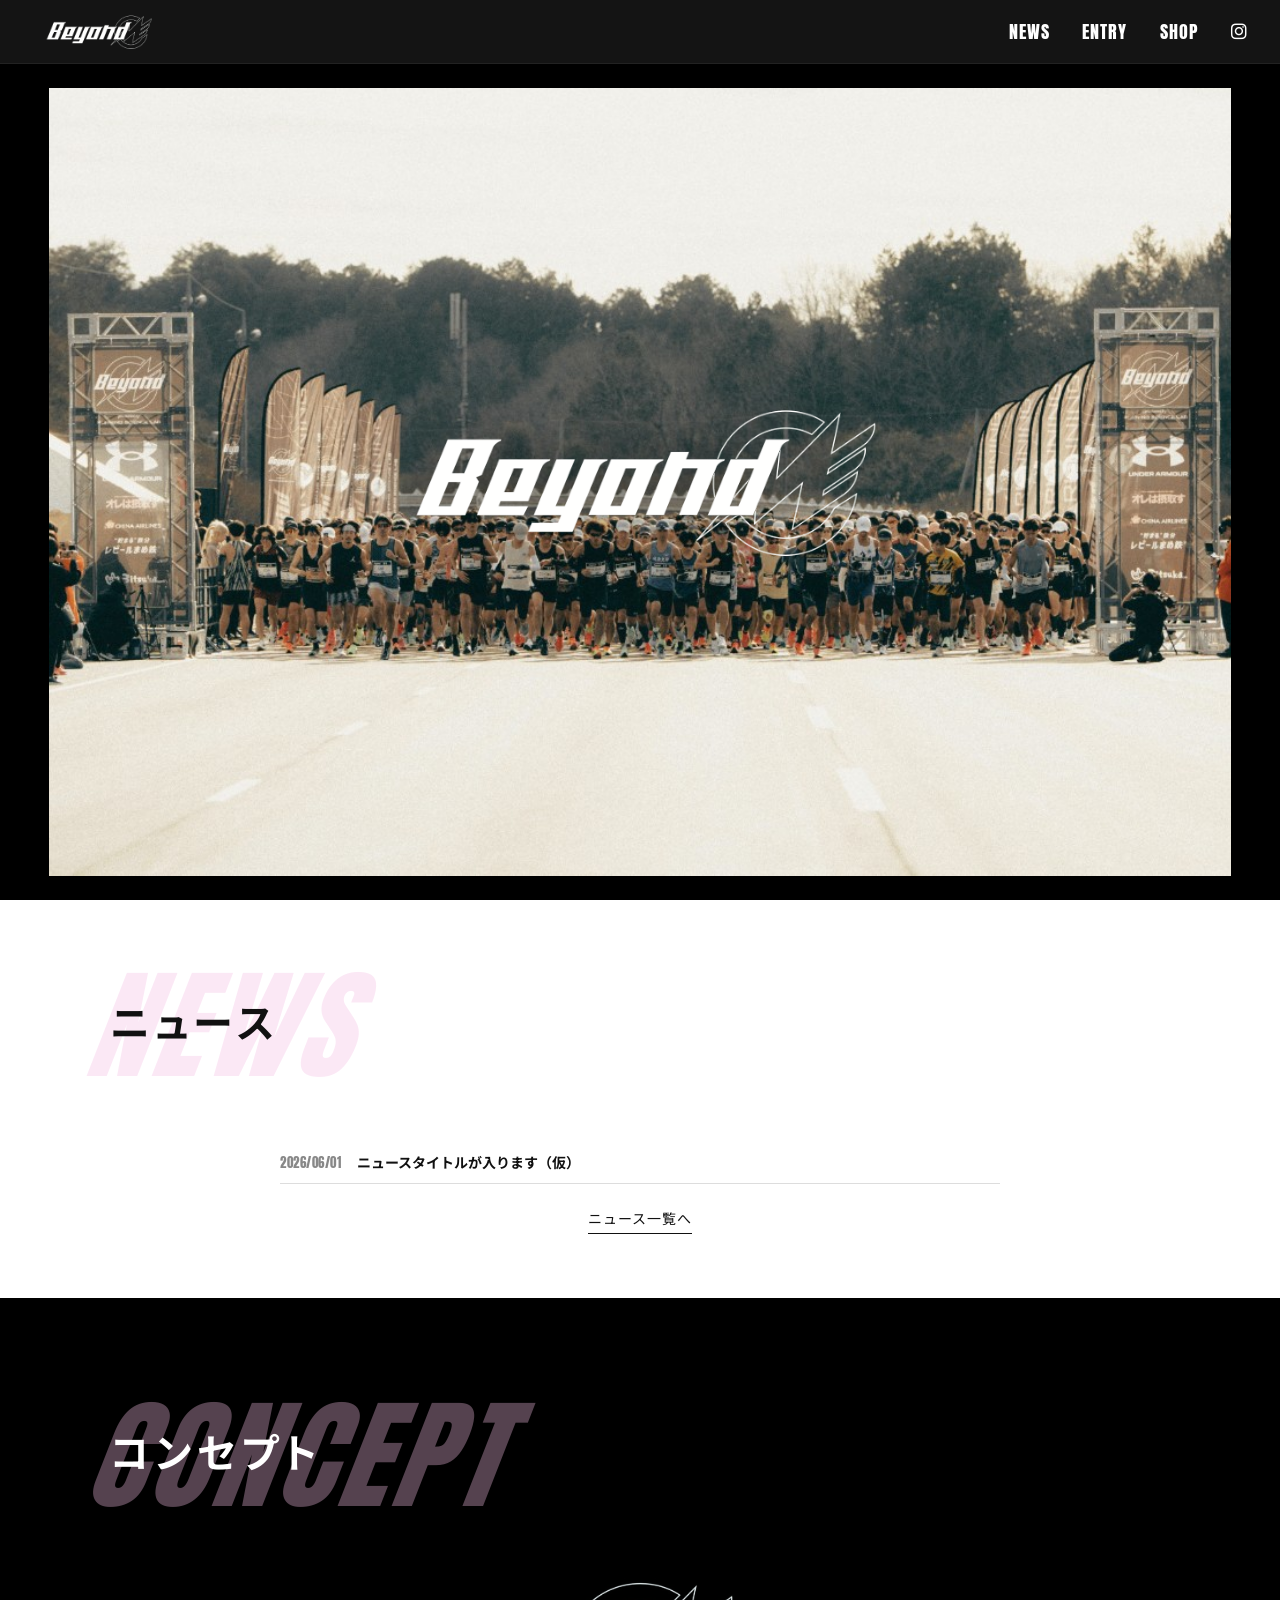
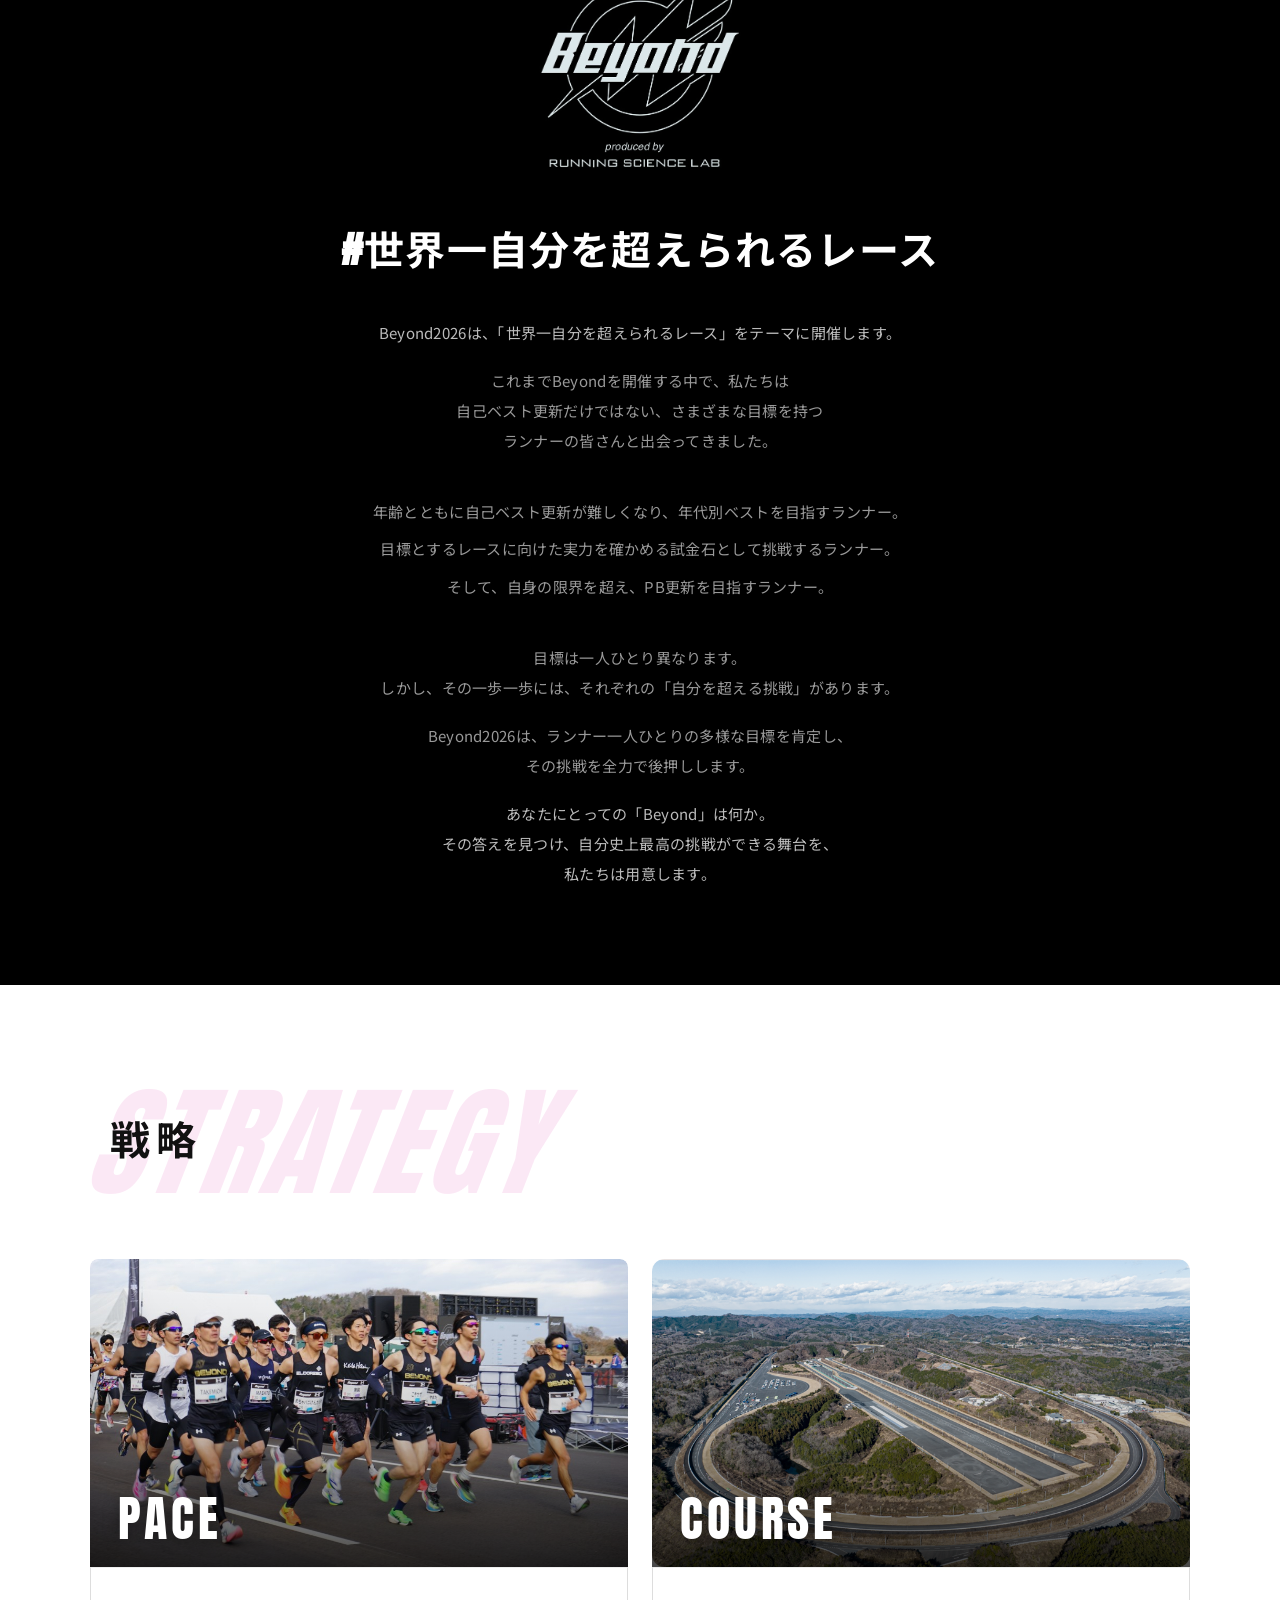
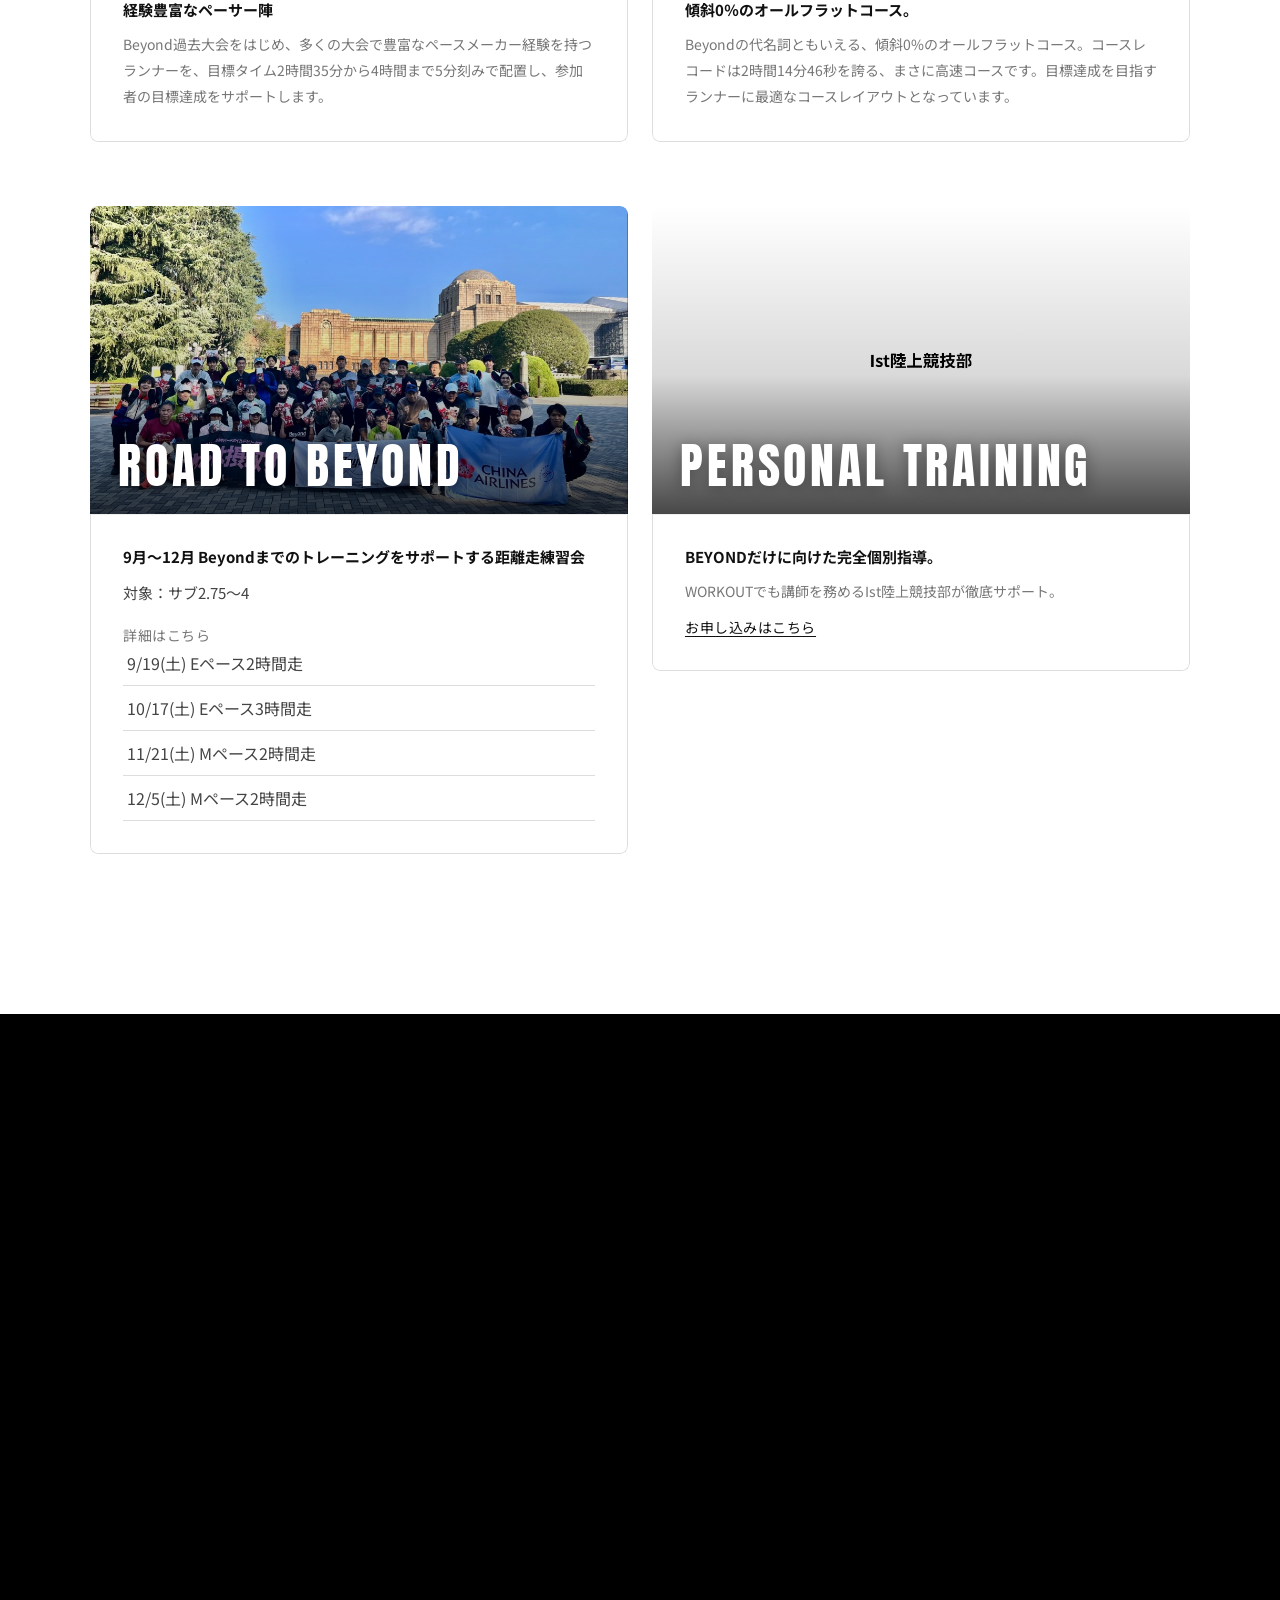
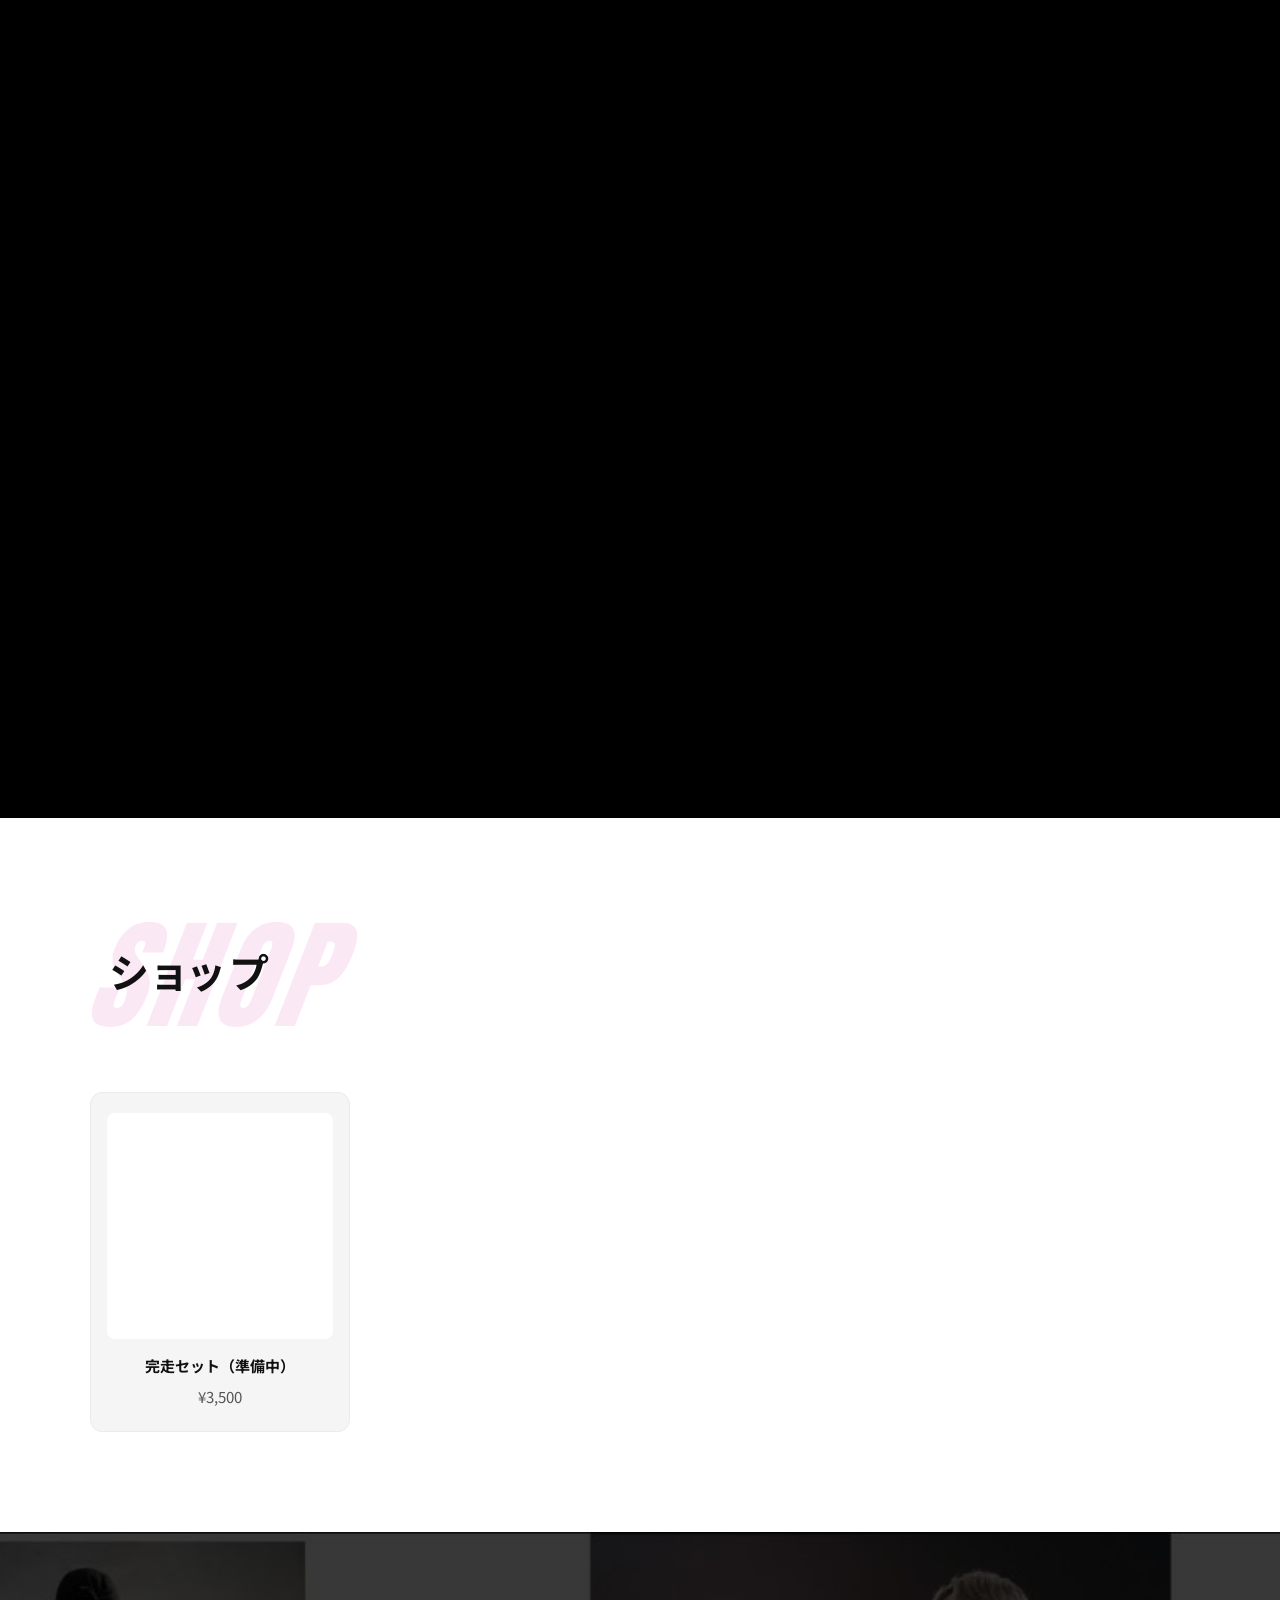
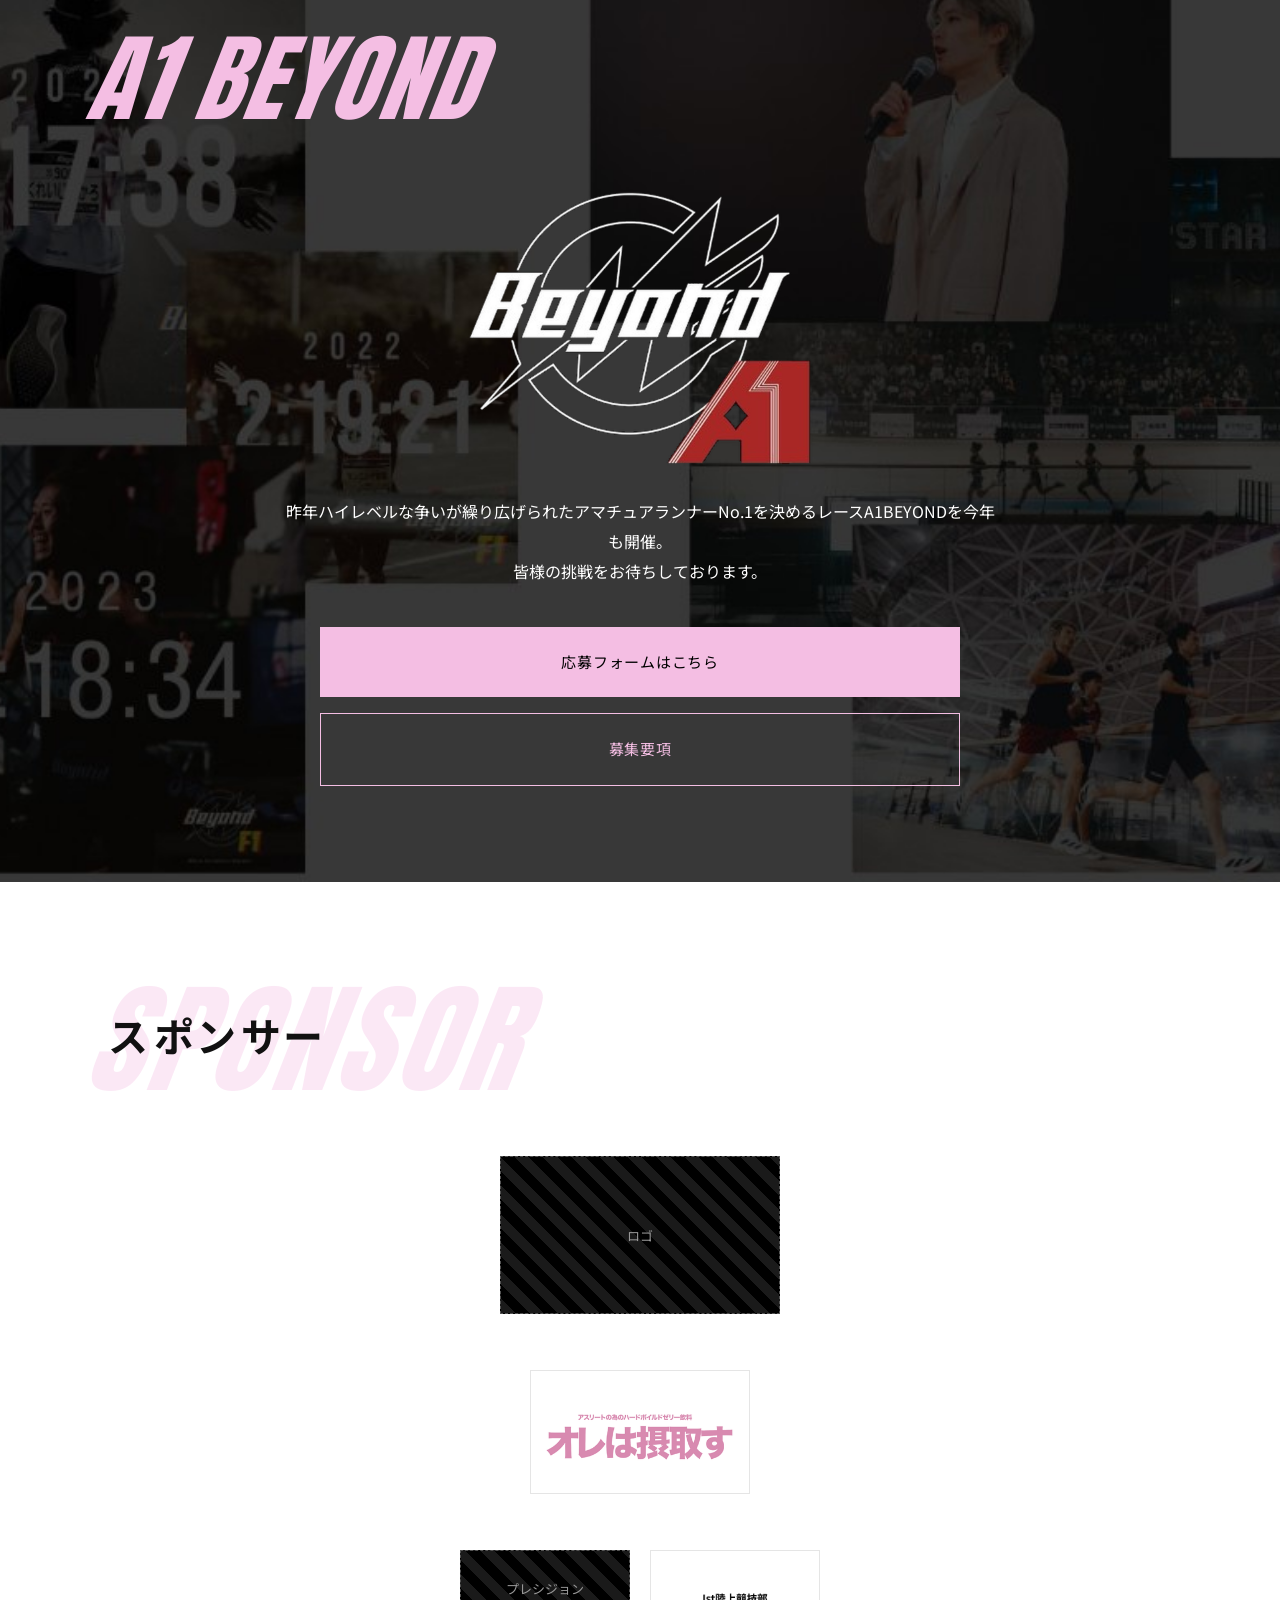
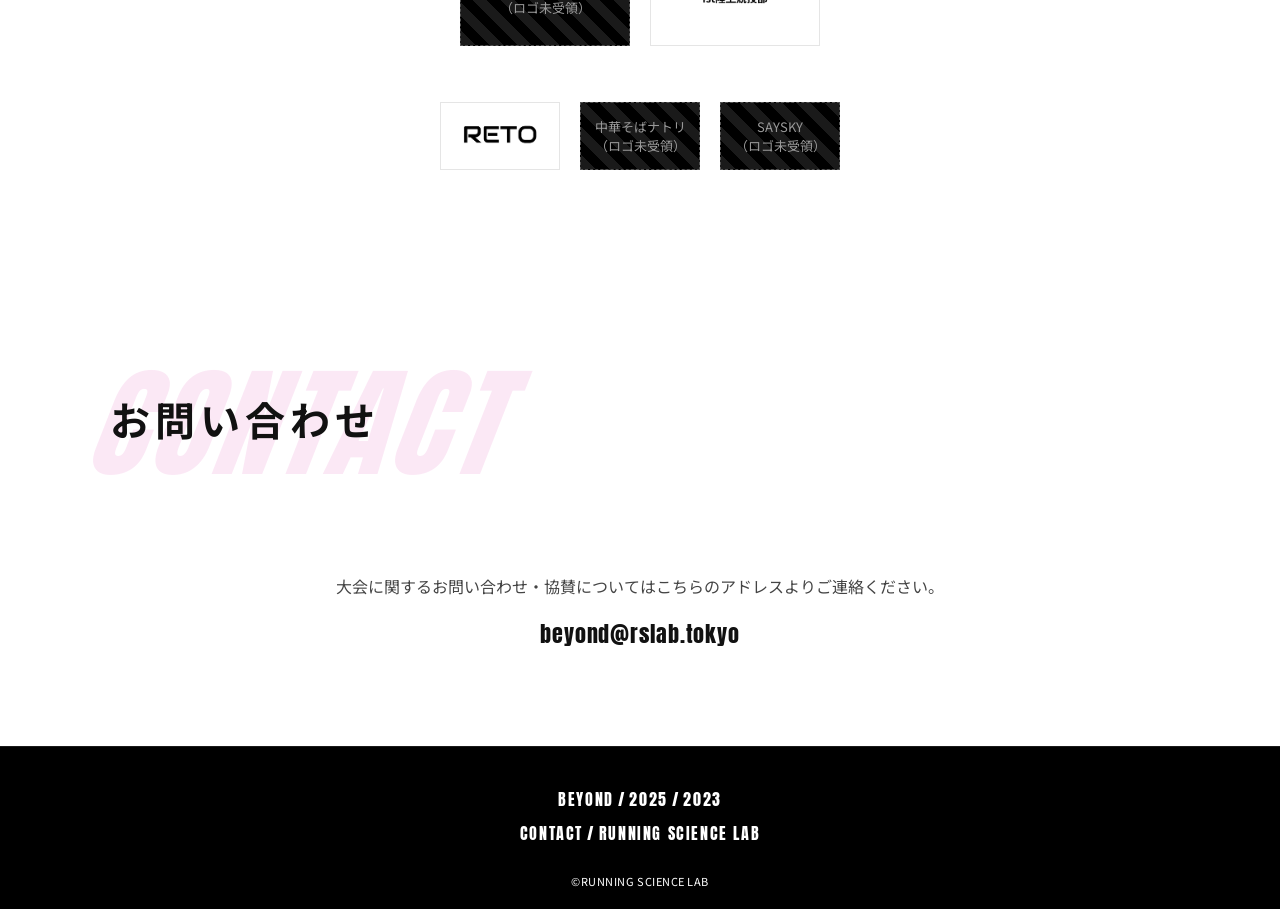
==== index.html @ 2f645b87 "Update BEYOND 2026 site content, forms, and A1Beyond info page. Refresh concept copy, feature cards," ====
<!DOCTYPE html>
<html lang="ja">
<head>
<meta charset="UTF-8">
<meta name="viewport" content="width=device-width, initial-scale=1.0">
<title>BEYOND 2026</title>
<link rel="shortcut icon" href="images/favicon.ico">
<link rel="preconnect" href="https://fonts.googleapis.com">
<link rel="preconnect" href="https://fonts.gstatic.com" crossorigin>
<link href="https://fonts.googleapis.com/css2?family=Anton&family=Noto+Sans+JP:wght@400;500;700;900&display=swap" rel="stylesheet">
<link rel="stylesheet" href="https://cdnjs.cloudflare.com/ajax/libs/font-awesome/6.5.1/css/all.min.css">
<link rel="stylesheet" href="style.css">
</head>
<body>

<header class="header">
  <a href="#" class="header__logo"><img src="images/beyond-logo.png" alt="BEYOND"></a>
  <nav class="header__nav">
    <a href="news.html">NEWS</a>
    <a href="https://www.sportsentry.ne.jp/event/t/105905" target="_blank" rel="noopener">ENTRY</a>
    <a href="#shop">SHOP</a>
    <a href="https://www.instagram.com/beyond_marathon/" class="header__icon" aria-label="Instagram" target="_blank" rel="noopener">
      <i class="fa-brands fa-instagram"></i>
    </a>
  </nav>
</header>

<section class="hero">
  <div class="hero__visual hero__visual--photo">
    <div class="hero__slide is-active" style="background-image: url('images/hero-visual-01.jpg');"></div>
    <div class="hero__overlay">
      <h1 class="hero__logo">
        <img src="images/beyond-logo.png" alt="BEYOND">
      </h1>
    </div>
  </div>
</section>

<section id="news" class="news section section--white">
  <div class="fade-in">
  <h2 class="section__title">
    <span class="section__title-en" aria-hidden="true">NEWS</span>
    <span class="section__title-ja">ニュース</span>
  </h2>
  <!-- WP:NEWS-LATEST — 最新4件を WP 投稿から動的取得。テンプレート元: site/news.html -->
  <ul class="news__list">
    <li class="news__item">
      <span class="news__date">2026/06/01</span>
      <a href="#" class="news__headline">ニュースタイトルが入ります（仮）</a>
    </li>
    <li class="news__item news__item--placeholder">
      <span class="news__date">2026/XX/XX</span>
      <span class="news__headline">ニュースタイトルが入ります（仮）</span>
    </li>
    <li class="news__item news__item--placeholder">
      <span class="news__date">2026/XX/XX</span>
      <span class="news__headline">ニュースタイトルが入ります（仮）</span>
    </li>
    <li class="news__item news__item--placeholder">
      <span class="news__date">2026/XX/XX</span>
      <span class="news__headline">ニュースタイトルが入ります（仮）</span>
    </li>
  </ul>
  <!-- WP:NEWS-ARCHIVE-LINK — WP 連携後は NEWS 一覧ページ URL に差し替え -->
  <a href="news.html" class="news__more">ニュース一覧へ</a>
  </div>
</section>

<section id="concept" class="concept section section--black">
  <div class="fade-in">
  <h2 class="section__title">
    <span class="section__title-en" aria-hidden="true">CONCEPT</span>
    <span class="section__title-ja">コンセプト</span>
  </h2>
  <div class="concept__logo"><img src="images/beyond-logo-full.jpg" alt="BEYOND produced by RUNNING SCIENCE LAB"></div>
  <h2 class="concept__heading">#世界一自分を超えられるレース</h2>
  <div class="concept__repeat">
    <p class="concept__repeat-lead">Beyond2026は、「世界一自分を超えられるレース」をテーマに開催します。</p>

    <p>これまでBeyondを開催する中で、私たちは<br class="concept__br">自己ベスト更新だけではない、さまざまな目標を持つ<br class="concept__br">ランナーの皆さんと出会ってきました。</p>

    <div class="concept__repeat-types">
      <p>年齢とともに自己ベスト更新が難しくなり、年代別ベストを目指すランナー。</p>
      <p>目標とするレースに向けた実力を確かめる試金石として挑戦するランナー。</p>
      <p>そして、自身の限界を超え、PB更新を目指すランナー。</p>
    </div>

    <p>目標は一人ひとり異なります。<br class="concept__br">しかし、その一歩一歩には、それぞれの「自分を超える挑戦」があります。</p>

    <p>Beyond2026は、ランナー一人ひとりの多様な目標を肯定し、<br class="concept__br">その挑戦を全力で後押しします。</p>

    <p class="concept__repeat-close">あなたにとっての「Beyond」は何か。<br class="concept__br">その答えを見つけ、自分史上最高の挑戦ができる舞台を、<br class="concept__br">私たちは用意します。</p>
  </div>
  </div>
</section>

<section id="feature" class="feature section section--white">
  <div class="fade-in">
  <h2 class="section__title">
    <span class="section__title-en" aria-hidden="true">STRATEGY</span>
    <span class="section__title-ja">戦略</span>
  </h2>

  <div class="feature__split">
    <div class="feature__col">
      <div class="feature__col-head">
        <div class="feature__col-photo"><img src="images/feature-pace.png" alt="BEYONDのペースメーカー"></div>
        <h3 class="feature__col-title">PACE</h3>
      </div>
      <div class="feature__col-body">
        <p>経験豊富なペーサー陣</p>
        <p>Beyond過去大会をはじめ、多くの大会で豊富なペースメーカー経験を持つランナーを、目標タイム2時間35分から4時間まで5分刻みで配置し、参加者の目標達成をサポートします。</p>
      </div>
    </div>
    <div class="feature__col">
      <div class="feature__col-head">
        <div class="feature__col-photo"><img src="images/feature-course.png" alt="BEYONDのフラットコース"></div>
        <h3 class="feature__col-title">COURSE</h3>
      </div>
      <div class="feature__col-body">
        <p>傾斜0％のオールフラットコース。</p>
        <p>Beyondの代名詞ともいえる、傾斜0%のオールフラットコース。コースレコードは2時間14分46秒を誇る、まさに高速コースです。目標達成を目指すランナーに最適なコースレイアウトとなっています。</p>
      </div>
    </div>
  </div>

  <div class="feature__split feature__split--support">
    <div class="feature__col feature__col--road">
      <div class="feature__col-head">
        <div class="feature__col-photo"><img src="images/feature-road-to-beyond.jpg" alt="ROAD TO BEYOND 練習会"></div>
        <h3 class="feature__col-title">ROAD TO BEYOND</h3>
      </div>
      <div class="feature__col-body">
        <p>9月〜12月 Beyondまでのトレーニングをサポートする距離走練習会</p>
        <p class="feature__col-body-sub">対象：サブ2.75〜4</p>
        <p class="feature__schedule-more">詳細はこちら</p>
        <ul class="feature__schedule">
          <li><a href="https://moshicom.com/144049" target="_blank" rel="noopener">9/19(土) Eペース2時間走</a></li>
          <li>10/17(土) Eペース3時間走</li>
          <li>11/21(土) Mペース2時間走</li>
          <li>12/5(土) Mペース2時間走</li>
        </ul>
      </div>
    </div>
    <div class="feature__col feature__col--coach">
      <div class="feature__col-head">
        <div class="feature__col-photo feature__col-photo--logo">
          <img src="images/ist-track-club-logo.png" alt="Ist陸上競技部">
        </div>
        <h3 class="feature__col-title">PERSONAL TRAINING</h3>
      </div>
      <div class="feature__col-body">
        <p>BEYONDだけに向けた完全個別指導。</p>
        <p>WORKOUTでも講師を務めるIst陸上競技部が徹底サポート。</p>
        <a href="#" class="feature__col-cta">お申し込みはこちら</a>
      </div>
    </div>
  </div>
  </div>
</section>

<section id="entry" class="entry section section--black">
  <div class="fade-in">
  <h2 class="section__title">
    <span class="section__title-en" aria-hidden="true">ENTRY</span>
    <span class="section__title-ja">エントリー</span>
  </h2>

  <div class="entry__top">
    <div class="entry__left entry__left--ticket">
      <a href="https://www.sportsentry.ne.jp/event/t/105905" class="entry__cta" target="_blank" rel="noopener">エントリーはこちら</a>
      <p class="entry__period-label">エントリー期間</p>
      <p class="entry__period">８/７　１９：００<br>~１１/３０　２３：５９迄</p>
      <div class="entry__left-buttons">
        <a href="race-info.html" class="entry__btn">大会要項</a>
        <a href="guidelines.html" class="entry__btn">競技注意事項</a>
        <a href="https://moshicom.com/h/3tfqjftrzag4sgkc0g8" class="entry__btn" target="_blank" rel="noopener">駐車場・バスチケット</a>
      </div>
    </div>
    <div class="entry__right">
      <h3 class="entry__event-name">BEYOND 2026</h3>
      <p class="entry__event-date">2026.12.29 tue.<br>10:35start</p>

      <p class="entry__label">主催</p>
      <p class="entry__value">RUNNING SCIENCE LAB</p>

      <p class="entry__label">種目・定員</p>
      <p class="entry__value">フルマラソン　1000名</p>

      <p class="entry__label">会場</p>
      <p class="entry__value">一般財団法人日本自動車研究所<br>城里テストセンター高速周回路</p>
      <p class="entry__note">※開催場所についての問い合わせは必ずRUNNING SCIENCE LABまでお願いいたします。<br>日本自動車研究所では一切のお問い合わせ対応を行うことができません。</p>
    </div>
  </div>

  <hr class="entry__divider">

  <div class="entry__extras">
    <div class="entry__left entry__left--ticket entry__left--wide">
      <a href="https://forms.gle/dUVgaDC6cu7JUNYc6" class="entry__cta entry__cta--stacked" target="_blank" rel="noopener">
        <span class="entry__cta-title">ペーサー募集</span>
        <span class="entry__cta-soon">Coming Soon</span>
      </a>
      <p class="entry__period-label">募集内容</p>
      <p class="entry__period">レース当日、選手の目標タイムに合わせてペースをリードします。<br>サブ2:35〜4:00の各枠で募集しています。</p>
      <p class="entry__note">※エントリー開始時期は決定次第お知らせします</p>
    </div>
    <div class="entry__left entry__left--ticket entry__left--wide">
      <a href="https://forms.gle/y62hcPFHfuzGdXcu8" class="entry__cta" target="_blank" rel="noopener">ボランティア募集</a>
      <p class="entry__period-label">募集内容</p>
      <p class="entry__period">大会運営を支えるボランティアを募集しています。<br>受付・給水・フィニッシュエリアなど、各ポジションでご参加いただけます。</p>
      <p class="entry__note">※詳細は決定次第お知らせします</p>
    </div>
  </div>
  </div>
</section>

<section id="shop" class="shop section section--white">
  <div class="fade-in">
  <h2 class="section__title">
    <span class="section__title-en" aria-hidden="true">SHOP</span>
    <span class="section__title-ja">ショップ</span>
  </h2>
  <div class="shop__carousel">
    <button type="button" class="shop__arrow shop__arrow--prev" aria-label="前の商品">
      <span class="shop__arrow-icon" aria-hidden="true"></span>
    </button>
    <div class="shop__track">
      <div class="shop__viewport">
        <div class="shop__grid">
          <article class="shop__card">
            <div class="shop__card-photo"></div>
            <p class="shop__card-name">完走セット（準備中）</p>
            <p class="shop__card-price">¥3,500</p>
          </article>
          <!-- 商品追加時: 下記をコピーして shop__grid 内に並べる
          <article class="shop__card">
            <div class="shop__card-photo"></div>
            <p class="shop__card-name">商品名</p>
            <p class="shop__card-price">¥0,000</p>
          </article>
          -->
        </div>
      </div>
    </div>
    <button type="button" class="shop__arrow shop__arrow--next" aria-label="次の商品">
      <span class="shop__arrow-icon" aria-hidden="true"></span>
    </button>
  </div>
  </div>
</section>

<section id="a1beyond" class="a1beyond section section--black">
  <div class="fade-in">
  <h2 class="section__title">
    <span class="section__title-en section__title-en--compact">A1 BEYOND</span>
  </h2>
  <div class="a1beyond__logo"><img src="images/a1beyond-logo.png" alt="A1 BEYOND feat.FH"></div>
  <p class="a1beyond__text">昨年ハイレベルな争いが繰り広げられたアマチュアランナーNo.1を決めるレースA1BEYONDを今年も開催。<br>皆様の挑戦をお待ちしております。</p>
  <div class="a1beyond__form">
    <a href="https://forms.gle/Mr9T9uRJqxZLyVYz7" class="entry__cta" target="_blank" rel="noopener">応募フォームはこちら</a>
    <a href="a1beyond-info.html" class="entry__btn">募集要項</a>
  </div>
  </div>
</section>

<section id="sponsor" class="sponsor section section--white">
  <div class="fade-in">
  <h2 class="section__title">
    <span class="section__title-en" aria-hidden="true">SPONSOR</span>
    <span class="section__title-ja">スポンサー</span>
  </h2>

  <div class="sponsor__tier">
    <div class="sponsor__logos sponsor__logos--main">
      <div class="sponsor__logo-frame img-frame">ロゴ</div>
    </div>
  </div>

  <div class="sponsor__tier">
    <div class="sponsor__logos sponsor__logos--gold">
      <div class="sponsor__logo-frame sponsor__logo-frame--real"><img src="images/sponsor-orewa-sesshu.png" alt="オレは摂取す"></div>
    </div>
  </div>

  <div class="sponsor__tier">
    <div class="sponsor__logos sponsor__logos--silver">
      <div class="sponsor__logo-frame img-frame">プレシジョン<br>（ロゴ未受領）</div>
      <div class="sponsor__logo-frame sponsor__logo-frame--real"><img src="images/ist-track-club-logo.png" alt="Ist陸上競技部"></div>
    </div>
  </div>

  <div class="sponsor__tier">
    <div class="sponsor__logos sponsor__logos--bronze">
      <div class="sponsor__logo-frame sponsor__logo-frame--real"><img src="images/sponsor-reto.png" alt="RETO"></div>
      <div class="sponsor__logo-frame img-frame">中華そばナトリ<br>（ロゴ未受領）</div>
      <div class="sponsor__logo-frame img-frame">SAYSKY<br>（ロゴ未受領）</div>
    </div>
  </div>
  </div>
</section>

<section id="contact" class="contact section section--white">
  <div class="fade-in">
  <h2 class="section__title">
    <span class="section__title-en" aria-hidden="true">CONTACT</span>
    <span class="section__title-ja">お問い合わせ</span>
  </h2>
  <div class="contact__body">
  <p class="contact__text">大会に関するお問い合わせ・協賛についてはこちらのアドレスよりご連絡ください。</p>
  <p class="contact__email">beyond@rslab.tokyo</p>
  </div>
  </div>
</section>

<footer class="footer">
  <p class="footer__line">
    <a href="index.html" class="footer__link">BEYOND</a><span class="footer__sep" aria-hidden="true">/</span><a href="#" class="footer__link">2025</a><span class="footer__sep" aria-hidden="true">/</span><a href="#" class="footer__link">2023</a>
  </p>
  <p class="footer__line footer__line--sub">
    <a href="https://rslab.tokyo/beyond-contact" class="footer__link" target="_blank" rel="noopener">CONTACT</a><span class="footer__sep" aria-hidden="true">/</span><a href="https://rslab.tokyo" class="footer__link" target="_blank" rel="noopener">RUNNING SCIENCE LAB</a>
  </p>
  <p class="footer__copyright">©RUNNING SCIENCE LAB</p>
</footer>

<script src="script.js"></script>
</body>
</html>
---- style.css ----
* {
  margin: 0;
  padding: 0;
  box-sizing: border-box;
}

body {
  font-family: "Noto Sans JP", "Hiragino Kaku Gothic ProN", "Hiragino Sans", "Helvetica Neue", Arial, sans-serif;
  color: #111;
  background: #fff;
  -webkit-font-smoothing: antialiased;
}

a {
  text-decoration: none;
  color: inherit;
}

img {
  max-width: 100%;
  display: block;
}

:root {
  --teal: #F4BEE3;
  --gray-light: #f5f5f5;
  --gray-light2: #ebebeb;
  --gray-dark: #4b4746;
  --display: "Anton", "Noto Sans JP", sans-serif;
  --font-dnp: "DNP Shuei Gothic Gin", "Noto Sans JP", sans-serif;
  --header-h: 64px;
  --hero-gap: clamp(16px, 2.5vw, 24px);
}

@font-face {
  font-family: "DNP Shuei Gothic Gin";
  src:
    local("DNPShueiGoGinStd-B"),
    local("DNP Shuei Gothic Gin Std B"),
    local("DNP秀英角ゴシック銀 Std B"),
    local("FOT-DNP Shuei Gothic Gin Std B"),
    url("fonts/DNPShueiGoGinStd-B.woff2") format("woff2");
  font-weight: 700;
  font-style: normal;
  font-display: swap;
}

/* Placeholder image frame */
.img-frame {
  position: relative;
  display: flex;
  align-items: center;
  justify-content: center;
  background: repeating-linear-gradient(45deg, #1a1a1a, #1a1a1a 10px, #000 10px, #000 20px);
  border: 1px dashed #555;
  color: #999;
  font-size: 13px;
  text-align: center;
  overflow: hidden;
}

.img-frame--inline {
  display: inline-flex;
  padding: 8px 16px;
}

.img-frame--circle {
  border-radius: 50%;
}

/* Section title — EN watermark + JA overlay */
.section__title {
  position: relative;
  display: block;
  width: fit-content;
  max-width: 100%;
  text-align: left;
  margin-bottom: clamp(40px, 6vw, 64px);
  line-height: 1;
  align-self: flex-start;
  overflow: visible;
}

.section__title-en {
  display: inline-block;
  font-family: var(--display);
  font-size: clamp(72px, 11vw, 120px);
  font-weight: 400;
  font-style: italic;
  letter-spacing: 0.04em;
  color: var(--teal);
  opacity: 0.35;
  line-height: 0.85;
  user-select: none;
  transform: skewX(-8deg);
  transform-origin: left center;
  padding-right: clamp(24px, 4vw, 56px);
  padding-top: clamp(4px, 0.8vw, 12px);
  overflow: visible;
}

.section__title-ja {
  position: absolute;
  left: clamp(10px, 2vw, 20px);
  top: 50%;
  transform: translateY(-50%);
  z-index: 1;
  font-family: var(--font-dnp);
  font-size: clamp(24px, 3.8vw, 40px);
  font-weight: 700;
  letter-spacing: 0.14em;
  white-space: nowrap;
  font-feature-settings: "palt" 1;
}

.section--white .section__title-ja {
  color: #111;
}

.section--black .section__title-ja {
  color: #fff;
}

.section__title-ja--long {
  font-size: clamp(16px, 2.6vw, 28px);
  letter-spacing: 0.08em;
  white-space: nowrap;
  line-height: 1;
  top: 52%;
}

.section__title-en--compact {
  font-size: clamp(56px, 9vw, 96px);
  letter-spacing: 0.02em;
}

/* Header */
.header {
  position: sticky;
  top: 0;
  height: var(--header-h);
  display: flex;
  justify-content: space-between;
  align-items: center;
  padding: 0 32px;
  background: rgba(0, 0, 0, 0.92);
  backdrop-filter: blur(6px);
  border-bottom: 1px solid #222;
  z-index: 100;
}

.header__logo img {
  height: 40px;
  width: auto;
}

.header__nav {
  display: flex;
  align-items: center;
  gap: 32px;
}

.header__nav a {
  color: #fff;
  font-family: var(--display);
  font-size: 18px;
  letter-spacing: 0.06em;
  position: relative;
  transition: color 0.25s ease;
}

.header__nav a:not(.header__icon)::after {
  content: "";
  position: absolute;
  left: 0;
  bottom: -6px;
  width: 0;
  height: 2px;
  background: var(--teal);
  transition: width 0.25s ease;
}

.header__nav a:not(.header__icon):hover {
  color: var(--teal);
}

.header__nav a:not(.header__icon):hover::after {
  width: 100%;
}

.header__icon {
  font-size: 28px;
  display: flex;
  transition: color 0.25s ease, transform 0.25s ease;
}

.header__icon:hover {
  color: var(--teal);
  transform: scale(1.15);
}

/* Sections (黒白交互) */
.section {
  padding: 96px 32px;
  --section-pad-x: 32px;
}

.section--white {
  background: #fff;
  color: #111;
}

.section--black {
  background: #000;
  color: #fff;
}

/* Scroll fade-in */
.fade-in {
  max-width: 1100px;
  margin: 0 auto;
  width: 100%;
  --feature-track-width: min(calc(100vw - 2 * var(--section-pad-x)), 1100px);
  --feature-col-photo-width-stack: calc(var(--feature-track-width) - 72px);
  opacity: 0;
  transform: translateY(32px);
  transition: opacity 0.8s cubic-bezier(0.16, 1, 0.3, 1), transform 0.8s cubic-bezier(0.16, 1, 0.3, 1);
}

.concept .section__title,
.a1beyond .section__title {
  margin-left: 0;
  margin-right: auto;
}

.a1beyond .section__title-ja {
  display: none;
}

.a1beyond .section__title-en {
  opacity: 1;
  color: var(--teal);
}

.fade-in.is-visible {
  opacity: 1;
  transform: translateY(0);
}

/* Hero */
.hero {
  background: #000;
  padding: var(--hero-gap);
  position: relative;
  min-height: calc(100dvh - var(--header-h));
  display: flex;
  flex-direction: column;
  align-items: center;
}

.hero__visual {
  position: relative;
  flex: 0 0 auto;
  margin: auto 0;
  width: min(
    100%,
    calc(100vw - 2 * var(--hero-gap)),
    calc((100dvh - var(--header-h) - 2 * var(--hero-gap)) * 3 / 2)
  );
  max-height: calc(100dvh - var(--header-h) - 2 * var(--hero-gap));
}

.hero__visual--photo {
  border: none;
  overflow: hidden;
  aspect-ratio: 3 / 2;
}

.hero__slide {
  position: absolute;
  inset: 0;
  background-size: cover;
  background-position: center;
  background-repeat: no-repeat;
  opacity: 0;
  transition: opacity 1.6s ease;
  z-index: 0;
}

.hero__slide.is-active {
  opacity: 1;
}

.hero__overlay {
  position: absolute;
  inset: 0;
  padding: clamp(16px, 3vw, 32px);
  z-index: 2;
  pointer-events: none;
}

.hero__logo {
  position: absolute;
  left: 50%;
  top: 50%;
  transform: translate(calc(-50% + 2%), -50%);
  margin: 0;
  line-height: 0;
  width: min(68%, 600px);
  max-height: min(44%, 300px);
}

.hero__logo img {
  display: block;
  width: 100%;
  height: auto;
  max-height: min(44%, 300px);
  object-fit: contain;
  filter: drop-shadow(0 8px 32px rgba(0, 0, 0, 0.45));
}

/* News */
.news.section {
  padding-block: 64px;
}

.news__list {
  list-style: none;
  max-width: 720px;
  width: 100%;
  margin: 28px auto 0;
}

.news__item {
  display: flex;
  flex-direction: row;
  align-items: baseline;
  gap: 16px;
  padding: 10px 0;
  border-bottom: 1px solid #ddd;
  transition: background 0.2s ease, padding-left 0.2s ease;
}

.news__item--placeholder {
  display: none !important;
}

.news__item:hover {
  background: #fafafa;
  padding-left: 8px;
}

.news__date {
  flex-shrink: 0;
  font-family: var(--display);
  font-size: 13px;
  font-weight: 400;
  color: #888;
  letter-spacing: 0.04em;
}

.news__headline {
  flex: 1;
  min-width: 0;
  font-size: 14px;
  font-weight: 700;
  line-height: 1.5;
}

a.news__headline {
  color: inherit;
  text-decoration: none;
}

a.news__headline:hover {
  text-decoration: underline;
}

.news__more {
  display: block;
  margin: 24px auto 0;
  text-align: center;
  font-family: var(--display);
  font-size: 14px;
  letter-spacing: 0.08em;
  color: #111;
  border-bottom: 1px solid #111;
  padding-bottom: 4px;
  width: fit-content;
}

.pagination {
  display: flex;
  justify-content: center;
  align-items: center;
  gap: 12px;
  max-width: 960px;
  margin: 48px auto 0;
  font-family: var(--display);
  font-size: 16px;
  letter-spacing: 0.04em;
}

.pagination__item {
  color: #888;
  transition: color 0.2s ease;
}

.pagination__item:not(:last-child)::after {
  content: "|";
  margin-left: 12px;
  color: #ccc;
}

a.pagination__item:hover {
  color: #111;
}

.pagination__item.is-current {
  color: #111;
  font-weight: 700;
}

/* Concept */
.concept {
  text-align: center;
}

.concept__logo {
  margin: 8px auto 40px;
  width: 220px;
}

.concept__logo img {
  width: 100%;
  filter: invert(1);
}

.concept__heading {
  font-family: var(--display);
  font-size: 40px;
  letter-spacing: 0.03em;
  margin-bottom: 40px;
}

.concept__repeat {
  width: 100%;
  max-width: 560px;
  margin: 0 auto;
  font-size: 15px;
  line-height: 2;
  color: #999;
  letter-spacing: 0.02em;
  text-align: center;
  text-wrap: pretty;
}

.concept__repeat p {
  margin: 0 0 1.2em;
}

.concept__repeat p:last-child {
  margin-bottom: 0;
}

.concept__repeat-lead {
  color: #bbb;
}

.concept__repeat-types {
  margin: 1.6em 0;
  padding: 1.2em 0;
}

.concept__repeat-types p {
  margin: 0 0 0.6em;
  line-height: 1.9;
}

.concept__repeat-types p:last-child {
  margin-bottom: 0;
}

.concept__repeat-close {
  margin-top: 1.6em;
  color: #bbb;
}

/* Feature */
.feature__split {
  display: flex;
  flex-wrap: wrap;
  gap: 24px;
  margin: 56px 0 64px;
  max-width: 1100px;
  margin-left: auto;
  margin-right: auto;
}

.feature__split + .feature__split {
  margin-top: 0;
}

.feature__split:first-of-type .feature__col {
  display: flex;
  flex-direction: column;
  flex: 1 1 calc(50% - 12px);
  min-width: min(100%, 320px);
  max-width: 100%;
}

.feature__split:first-of-type .feature__col-body {
  flex: 1;
}

.feature__split--support {
  margin-top: 0;
}

.feature__split--support .feature__col-photo--logo {
  background: #fff;
  display: flex;
  align-items: center;
  justify-content: center;
}

.feature__split--support .feature__col-photo--logo img {
  width: auto;
  max-width: 68%;
  max-height: 110px;
  height: auto;
  padding: 0;
  object-fit: contain;
}

.feature__split--support .feature__col:hover .feature__col-photo--logo img {
  transform: none;
}

.feature__split--support .feature__col-body .feature__schedule li {
  border-bottom-color: #ddd;
  color: #444;
}

.feature__split--support .feature__col-body .feature__schedule li:hover {
  color: #111;
}

.feature__col {
  position: relative;
  flex: 1 1 320px;
  background: #fff;
  border: none;
  border-radius: 8px;
  overflow: hidden;
  transition:
    transform 0.4s cubic-bezier(0.25, 0.46, 0.45, 0.94),
    box-shadow 0.4s ease;
}

.feature__col:hover {
  transform: translateY(-4px);
  box-shadow: 0 20px 40px rgba(0, 0, 0, 0.12);
}

/* コーチカード: 隣カードの高さに引き伸ばされない＋ホバーは head/body のみ */
.feature__col--coach {
  align-self: flex-start;
}

.feature__col--coach:hover {
  transform: none;
  box-shadow: none;
}

.feature__col--coach:has(.feature__col-head:hover),
.feature__col--coach:has(.feature__col-body:hover) {
  transform: translateY(-4px);
  box-shadow: 0 20px 40px rgba(0, 0, 0, 0.12);
}

.feature__col-head {
  position: relative;
}

.feature__col-head::after {
  content: "";
  position: absolute;
  inset: 0;
  background: linear-gradient(to top, rgba(0, 0, 0, 0.72) 0%, rgba(0, 0, 0, 0.15) 45%, transparent 100%);
  pointer-events: none;
}

.feature__col-title {
  position: absolute;
  left: 28px;
  bottom: 24px;
  z-index: 1;
  font-family: var(--display);
  font-size: clamp(36px, 4.5vw, 48px);
  font-weight: 400;
  margin: 0;
  letter-spacing: 0.08em;
  color: #fff;
  line-height: 1;
  text-shadow: 0 2px 16px rgba(0, 0, 0, 0.4);
}

.feature__col-photo {
  aspect-ratio: 874 / 500;
  overflow: hidden;
  margin: 0;
  border-radius: 8px 8px 0 0;
}

.feature__col-photo img {
  width: 100%;
  height: 100%;
  display: block;
  object-fit: cover;
  object-position: center;
  transition: transform 0.7s cubic-bezier(0.25, 0.46, 0.45, 0.94);
}

.feature__col:hover .feature__col-photo img {
  transform: scale(1.06);
}

.feature__split:first-of-type .feature__col:first-child .feature__col-photo img {
  object-position: center 72%;
}

.feature__col-body {
  padding: 28px 32px 32px;
  text-align: left;
  border: 1px solid #ddd;
  border-top: 1px solid #eee;
  border-radius: 0 0 8px 8px;
}

.feature__col-body p {
  line-height: 1.85;
  margin-bottom: 6px;
  color: #444;
  font-size: 15px;
}

.feature__col-body p:first-of-type {
  font-weight: 700;
  color: #111;
  margin-bottom: 8px;
}

.feature__col-body p:last-of-type {
  color: #777;
  font-size: 14px;
  margin-bottom: 0;
}

.feature__col-body-sub {
  color: #777;
  font-size: 14px;
  margin-bottom: 0;
}

.feature__col--road .feature__col-photo img {
  object-position: center 62%;
}


.feature__col-body .feature__col-cta {
  display: inline-block;
  margin-top: 12px;
  font-size: 14px;
  letter-spacing: 0.04em;
  color: #111;
  text-decoration: underline;
  text-underline-offset: 3px;
  transition: opacity 0.2s ease;
}

.feature__col-body .feature__col-cta:hover {
  opacity: 0.65;
}

.feature__col-body .feature__schedule-more {
  margin-top: 16px;
  margin-bottom: 8px;
  font-size: 14px;
  letter-spacing: 0.04em;
  color: #777;
}

.feature__col-body .feature__schedule {
  margin-top: 0;
}

.feature__col-body .feature__schedule li {
  border-bottom-color: #ddd;
  color: #444;
}

/* Event badge tag */
.feature__event-tag {
  position: absolute;
  top: 16px;
  right: 16px;
  z-index: 2;
  background: var(--teal);
  color: #000;
  font-family: var(--display);
  font-size: 11px;
  font-weight: 700;
  letter-spacing: 0.12em;
  padding: 4px 10px;
  border-radius: 2px;
  line-height: 1.4;
}

/* Schedule label ("CALENDAR") */
.feature__schedule-label {
  font-family: var(--display);
  font-size: 11px;
  letter-spacing: 0.16em;
  color: var(--teal);
  margin-top: 16px;
  margin-bottom: 8px;
  border-bottom: 1px solid currentColor;
  padding-bottom: 4px;
  display: inline-block;
}

/* Schedule date chip layout */
.feature__schedule li {
  display: flex;
  align-items: baseline;
  gap: 12px;
}

.feature__schedule-date {
  flex: 0 0 auto;
  font-family: var(--display);
  font-size: 15px;
  letter-spacing: 0.04em;
  color: var(--teal);
  min-width: 56px;
}

.feature__schedule-date small {
  font-size: 10px;
  margin-left: 2px;
  opacity: 0.8;
}

.feature__schedule-name {
  font-size: 13px;
  line-height: 1.5;
  color: inherit;
}

.feature__col-body .feature__schedule li:hover {
  color: #111;
}

.feature__schedule {
  list-style: none;
  margin-top: 0;
}

.feature__schedule li {
  padding: 10px 4px;
  border-bottom: 1px solid #6a6664;
  transition: color 0.2s ease, padding-left 0.2s ease;
}

.feature__schedule li a {
  color: inherit;
  text-decoration: none;
}

.feature__schedule li:first-child {
  padding-top: 2px;
}

.feature__schedule li:hover {
  color: var(--teal);
  padding-left: 8px;
}

/* Entry */
.entry__top {
  display: grid;
  grid-template-columns: repeat(2, minmax(0, 1fr));
  gap: 64px;
  width: 100%;
  max-width: 1100px;
  margin: 56px auto 0;
}

.entry__left {
  min-width: 0;
}

.entry__left--ticket {
  position: relative;
  background: #0a0a0a;
  border: 1px solid #555;
  border-radius: 8px;
  padding: 32px;
}

.entry__cta {
  display: block;
  background: var(--teal);
  color: #000;
  font-family: var(--display);
  font-size: 20px;
  letter-spacing: 0.04em;
  text-align: center;
  padding: 20px 24px;
  white-space: nowrap;
  transition: background 0.2s ease, transform 0.2s ease, box-shadow 0.2s ease;
}

.entry__cta:hover {
  background: #F9D4EF;
  transform: translateY(-1px);
  box-shadow: 0 4px 10px rgba(0, 0, 0, 0.3);
}

.entry__cta--stacked {
  display: flex;
  flex-direction: column;
  align-items: center;
  justify-content: center;
  gap: 4px;
  white-space: normal;
  line-height: 1.3;
}

.entry__cta-soon {
  font-size: 12px;
  letter-spacing: 0.1em;
  font-weight: 400;
  opacity: 0.85;
}

.entry__period-label {
  font-family: var(--display);
  font-size: 16px;
  letter-spacing: 0.04em;
  margin-top: 28px;
  border-top: 1px dashed #666;
  padding-top: 24px;
}

.entry__period {
  font-size: 16px;
  margin-top: 8px;
  color: #ccc;
}

.entry__left-buttons {
  display: flex;
  flex-direction: column;
  gap: 12px;
  margin-top: 24px;
}

.entry__left-buttons .entry__btn {
  flex: none;
  width: 100%;
}

.entry__right {
  min-width: 0;
}

.entry__event-name {
  font-family: var(--display);
  color: var(--teal);
  font-size: 44px;
  letter-spacing: 0.03em;
  margin-bottom: 8px;
}

.entry__event-date {
  font-weight: 800;
  font-size: 20px;
  line-height: 1.6;
  margin-bottom: 24px;
}

.entry__label {
  color: var(--teal);
  font-family: var(--display);
  font-size: 15px;
  letter-spacing: 0.06em;
  margin-top: 22px;
}

.entry__value {
  font-weight: 800;
  font-size: 18px;
  margin-top: 4px;
  line-height: 1.6;
}

.entry__note {
  font-size: 12px;
  color: #999;
  line-height: 1.7;
  margin-top: 16px;
}

.entry__divider {
  border: none;
  border-top: 1px solid #555;
  margin: 56px 0 48px;
}

.entry__extras {
  display: flex;
  flex-direction: column;
  gap: 24px;
  width: 100%;
  max-width: 1100px;
  margin: 0 auto;
}

.entry__left--wide {
  display: grid;
  grid-template-columns: auto 1fr;
  grid-template-rows: auto auto;
  column-gap: 40px;
  row-gap: 0;
  align-items: start;
}

.entry__left--wide .entry__cta {
  grid-column: 1;
  grid-row: 1 / 3;
  align-self: center;
  width: 200px;
  font-size: 16px;
  padding: 18px 20px;
}

.entry__left--wide .entry__period-label {
  grid-column: 2;
  grid-row: 1;
  margin-top: 0;
  border-top: none;
  padding-top: 0;
  font-size: 13px;
}

.entry__left--wide .entry__period {
  grid-column: 2;
  grid-row: 2;
  margin-top: 6px;
  font-size: 14px;
}

.entry__left--wide .entry__note {
  grid-column: 2;
  grid-row: 3;
  margin-top: 8px;
}

.entry__left--ticket .entry__note {
  margin-top: 24px;
  border-top: 1px dashed #666;
  padding-top: 20px;
}

.entry__btn {
  flex: 1 1 200px;
  border: 1px solid var(--teal);
  color: var(--teal);
  font-family: var(--display);
  font-size: 15px;
  letter-spacing: 0.04em;
  text-align: center;
  padding: 18px;
  transition: background 0.25s ease, color 0.25s ease;
}

.entry__btn:hover {
  background: var(--teal);
  color: #000;
}

/* Guidelines */
.guidelines__list {
  max-width: 880px;
  margin: 40px auto 0;
  padding-left: 1.4em;
  padding-right: 0;
  line-height: 1.9;
}

.guidelines__list li + li {
  margin-top: 24px;
}

.guidelines__list li::marker {
  color: var(--teal);
  font-family: var(--display);
}

/* Race info */
.race-info__content {
  max-width: 880px;
  margin: 40px auto 0;
  display: flex;
  flex-direction: column;
  gap: 40px;
}

.race-info__list {
  display: flex;
  flex-direction: column;
  gap: 16px;
}

.race-info__list--compact {
  margin-top: 20px;
}

.race-info__item {
  display: grid;
  grid-template-columns: 6em 1fr;
  gap: 12px 20px;
  align-items: baseline;
}

.race-info__term {
  font-family: var(--display);
  font-size: 15px;
  letter-spacing: 0.06em;
  color: var(--teal);
}

.race-info__term::before {
  content: "◎";
  margin-right: 0.2em;
}

.race-info__desc {
  line-height: 1.85;
  color: #ccc;
}

.race-info__block {
  border-top: 1px solid #444;
  padding-top: 32px;
}

.race-info__heading {
  font-family: var(--display);
  font-size: 18px;
  letter-spacing: 0.08em;
  color: var(--teal);
  margin-bottom: 20px;
}

.race-info__heading::before {
  content: "◎";
  margin-right: 0.3em;
}

.race-info__subheading {
  font-size: 15px;
  font-weight: 700;
  color: #fff;
  margin-top: 24px;
  margin-bottom: 8px;
}

.race-info__text {
  line-height: 1.9;
  color: #ccc;
}

.race-info__ticket {
  margin-bottom: 24px;
}

.race-info__ticket:last-child {
  margin-bottom: 0;
}

.race-info__ticket-name {
  font-size: 15px;
  font-weight: 700;
  color: #fff;
  margin-bottom: 10px;
}

.race-info__ticket-name::before {
  content: "▪︎";
  margin-right: 0.4em;
  color: var(--teal);
}

.race-info__sublist {
  list-style: none;
  padding-left: 1.4em;
  display: flex;
  flex-direction: column;
  gap: 6px;
}

.race-info__sublist--spaced {
  gap: 16px;
  margin-top: 16px;
}

.race-info__sublist li {
  line-height: 1.85;
  color: #ccc;
  position: relative;
}

.race-info__sublist li::before {
  content: "・";
  position: absolute;
  left: -1.2em;
  color: #888;
}

.race-info--a1beyond .race-info__sublist {
  padding-left: 0;
}

.race-info--a1beyond .race-info__sublist li::before {
  content: none;
}

.race-info__notes {
  list-style: none;
  margin-top: 12px;
  display: flex;
  flex-direction: column;
  gap: 8px;
}

.race-info__notes li {
  line-height: 1.85;
  color: #aaa;
  font-size: 14px;
  padding-left: 1.2em;
  text-indent: -1.2em;
}

.race-info__notes li::before {
  content: "※";
  margin-right: 0.2em;
}

.race-info__bus {
  margin-top: 20px;
  display: flex;
  flex-direction: column;
  gap: 16px;
}

.race-info__bus-term {
  font-size: 14px;
  font-weight: 700;
  color: #fff;
  margin-bottom: 6px;
}

.race-info__bus-term::before {
  content: "▪︎";
  margin-right: 0.4em;
  color: var(--teal);
}

.race-info__bus-desc {
  line-height: 1.85;
  color: #ccc;
  padding-left: 1.4em;
}

.race-info__pace {
  margin-top: 12px;
  line-height: 2;
  color: #ccc;
  font-size: 14px;
  letter-spacing: 0.02em;
}

.race-info__note {
  margin-top: 8px;
  font-size: 13px;
  color: #888;
}

.race-info__entry-deadline {
  margin-top: 32px;
  padding: 28px 24px;
  border: 1px solid var(--teal);
  border-radius: 8px;
  background: rgba(244, 190, 227, 0.1);
  text-align: center;
}

.race-info__entry-deadline-label {
  font-family: var(--display);
  font-size: 14px;
  letter-spacing: 0.14em;
  color: var(--teal);
  margin-bottom: 10px;
}

.race-info__entry-deadline-date {
  font-family: var(--display);
  font-size: clamp(28px, 5vw, 40px);
  letter-spacing: 0.04em;
  color: #fff;
  line-height: 1.2;
}

.race-info__entry-deadline-date small {
  font-size: 0.55em;
  letter-spacing: 0.06em;
  margin-left: 0.1em;
}

@media (max-width: 720px) {
  .race-info__item {
    grid-template-columns: 1fr;
    gap: 4px;
  }
}

/* Shop */
.shop__carousel {
  position: relative;
  width: 100%;
  max-width: 1100px;
  margin: 56px auto 0;
}

.shop__track {
  width: 100%;
}

.shop__viewport {
  overflow: hidden;
  width: 100%;
}

.shop__grid {
  display: flex;
  flex-wrap: nowrap;
  gap: 12px;
  padding-bottom: 4px;
  overflow-x: auto;
  overscroll-behavior-x: contain;
  scroll-snap-type: x mandatory;
  scroll-padding-inline: 0;
  -webkit-overflow-scrolling: touch;
  scrollbar-width: none;
}

@media (min-width: 640px) {
  .shop__card {
    width: 260px;
  }
}

.shop__grid::-webkit-scrollbar {
  display: none;
}

.shop__arrow {
  position: absolute;
  top: 50%;
  z-index: 3;
  width: 52px;
  height: 52px;
  border: 2px solid #111;
  border-radius: 0;
  background: #111;
  color: #fff;
  cursor: pointer;
  display: none;
  align-items: center;
  justify-content: center;
  transform: translateY(-50%);
  box-shadow: 0 4px 16px rgba(0, 0, 0, 0.18);
  transition:
    background 0.25s ease,
    color 0.25s ease,
    border-color 0.25s ease,
    opacity 0.2s ease,
    transform 0.25s ease;
}

.shop__carousel.has-nav .shop__arrow {
  display: inline-flex;
}

.shop__arrow--prev {
  left: 12px;
}

.shop__arrow--next {
  right: 12px;
}

.shop__arrow-icon {
  display: block;
  width: 12px;
  height: 12px;
  border-top: 2px solid currentColor;
  border-right: 2px solid currentColor;
}

.shop__arrow--prev .shop__arrow-icon {
  transform: rotate(-135deg) translate(1px, 1px);
}

.shop__arrow--next .shop__arrow-icon {
  transform: rotate(45deg) translate(-1px, 1px);
}

.shop__arrow:hover:not(:disabled) {
  background: #fff;
  color: #111;
  transform: translateY(-50%) scale(1.05);
}

.shop__arrow:disabled {
  opacity: 0.25;
  cursor: not-allowed;
}

.shop__card {
  flex: 0 0 auto;
  width: clamp(200px, 68vw, 260px);
  scroll-snap-align: start;
  text-align: center;
  background: var(--gray-light);
  border: 1px solid var(--gray-light2);
  border-radius: 12px;
  padding: 20px 16px 24px;
  overflow: hidden;
  transition: transform 0.3s ease, box-shadow 0.3s ease;
}

.shop__card:hover {
  transform: translateY(-6px);
  box-shadow: 0 16px 32px rgba(0, 0, 0, 0.12);
}

.shop__card-photo {
  aspect-ratio: 1;
  background: #fff;
  border-radius: 8px;
  overflow: hidden;
  margin-bottom: 16px;
}

.shop__card-photo img {
  width: 100%;
  height: 100%;
  display: block;
  object-fit: cover;
}

.shop__card-name {
  font-weight: 700;
  font-size: 15px;
  line-height: 1.5;
  margin-bottom: 8px;
}

.shop__card-price {
  font-size: 15px;
  color: #555;
}

/* A1 Beyond */
.a1beyond {
  position: relative;
  text-align: center;
  overflow-x: visible;
}

.a1beyond::before {
  content: "";
  position: absolute;
  top: 0;
  left: 50%;
  transform: translateX(-50%);
  height: 100%;
  aspect-ratio: 1024 / 576;
  background: url("images/a1beyond-bg.png") center / 100% 100% no-repeat;
  pointer-events: none;
  z-index: 0;
}

.a1beyond > .fade-in {
  position: relative;
  z-index: 1;
}

.a1beyond__logo {
  margin: 0 auto 24px;
  width: min(360px, 46%);
}

.a1beyond__logo img {
  width: 100%;
  height: auto;
  display: block;
}

.a1beyond__text {
  max-width: 720px;
  margin: 0 auto 40px;
  line-height: 1.9;
}

.a1beyond__form {
  max-width: 640px;
  margin: 0 auto;
  display: flex;
  flex-direction: column;
  gap: 16px;
}

.a1beyond__form .entry__cta,
.a1beyond__form .entry__btn {
  width: 100%;
  padding: 24px;
  font-size: 15px;
  letter-spacing: 0.05em;
  line-height: 1.5;
  box-sizing: border-box;
}

.a1beyond__form .entry__btn {
  flex: none;
  display: block;
}

/* Sponsor */
.sponsor__tier {
  margin: 56px auto 0;
  max-width: 1100px;
}

.sponsor__logos {
  display: flex;
  flex-wrap: wrap;
  justify-content: center;
  gap: 20px;
}

.sponsor__logo-frame {
  width: 120px;
  height: 68px;
}

.sponsor__logos--main .sponsor__logo-frame {
  width: 280px;
  height: 158px;
}

.sponsor__logos--gold .sponsor__logo-frame {
  width: 220px;
  height: 124px;
}

.sponsor__logos--silver .sponsor__logo-frame {
  width: 170px;
  height: 96px;
}

.sponsor__logos--bronze .sponsor__logo-frame {
  width: 120px;
  height: 68px;
}

.sponsor__logo-frame--real {
  background: #fff;
  border: 1px solid #e5e5e5;
  padding: 16px;
}

.sponsor__logos--gold .sponsor__logo-frame--real {
  padding: 14px;
}

.sponsor__logos--silver .sponsor__logo-frame--real {
  padding: 12px;
}

.sponsor__logos--bronze .sponsor__logo-frame--real {
  padding: 10px;
}

.sponsor__logo-frame--real img {
  width: 100%;
  height: 100%;
  object-fit: contain;
}

/* Contact */
.contact .fade-in {
  display: flex;
  flex-direction: column;
  align-items: flex-start;
}

.contact__body {
  align-self: center;
  text-align: center;
  width: 100%;
}

.contact {
  text-align: center;
}

.contact__text {
  line-height: 1.8;
  margin: 32px 0 16px;
  color: #444;
}

.contact__email {
  font-family: var(--display);
  font-size: 22px;
  letter-spacing: 0.04em;
  color: #111;
}

/* Footer */
.footer {
  background: #000;
  color: #fff;
  text-align: center;
  padding: 40px 32px 20px;
  border-top: 1px solid #1a1a1a;
}

.footer__line {
  font-family: var(--display);
  font-size: 16px;
  letter-spacing: 0.1em;
  margin-bottom: 10px;
  color: #fff;
}

.footer__line--sub {
  margin-bottom: 28px;
  color: #fff;
}

.footer__link {
  color: inherit;
  text-decoration: none;
}

.footer__link:hover {
  opacity: 0.75;
}

.footer__sep {
  padding: 0 0.25em;
}

.footer__copyright {
  font-size: 11px;
  letter-spacing: 0.05em;
  color: #fff;
}

/* Responsive */
@media (max-width: 720px) {
  :root {
    --header-h: 56px;
    --hero-gap: 16px;
  }
  .header { padding: 0 16px; }
  .header__logo img { height: 30px; }
  .header__nav { gap: 10px; }
  .header__nav a { font-size: 12px; }
  .header__icon { font-size: 22px; }
  .hero__logo {
    width: min(78%, 460px);
    max-height: min(40%, 240px);
  }

  .hero__logo img {
    max-height: min(40%, 240px);
  }
  .section { padding: 64px 24px; --section-pad-x: 24px; }
  .section__title { margin-bottom: 36px; }
  .section__title-en { font-size: clamp(52px, 14vw, 80px); }
  .section__title-en--compact { font-size: clamp(40px, 12vw, 64px); }
  .section__title-ja { font-size: clamp(20px, 5.5vw, 30px); letter-spacing: 0.1em; }
  .section__title-ja--long { font-size: clamp(13px, 3.2vw, 22px); letter-spacing: 0.06em; }
  .guidelines .section__title {
    width: 100%;
    max-width: 100%;
    overflow: hidden;
  }
  .guidelines .section__title-en {
    font-size: clamp(28px, 8.5vw, 48px);
    letter-spacing: 0;
    padding-right: 12px;
  }
  .guidelines__list {
    max-width: 100%;
    padding-left: 1.2em;
  }
  .race-info .section__title {
    width: 100%;
    max-width: 100%;
    overflow: hidden;
  }
  .race-info .section__title-en {
    font-size: clamp(36px, 11vw, 56px);
    letter-spacing: 0;
    padding-right: 12px;
  }
  .race-info__content {
    max-width: 100%;
  }
  .race-info__sublist {
    padding-left: 1.2em;
  }
  .race-info__pace {
    overflow-wrap: anywhere;
  }
  .concept__heading { font-size: 26px; }
  .feature__split:first-of-type .feature__col {
    flex: 1 1 100%;
  }
  .concept__repeat {
    max-width: 100%;
    width: 100%;
    min-width: 0;
    font-size: 14px;
    line-height: 1.85;
    text-align: left;
    text-wrap: pretty;
    white-space: normal;
    overflow-wrap: anywhere;
  }
  .concept__repeat br,
  .concept__br {
    display: none;
  }
  .concept__repeat p,
  .concept__repeat-types p {
    white-space: normal;
    overflow-wrap: anywhere;
  }
  .concept__repeat p {
    margin-bottom: 1em;
  }
  .concept__repeat-types {
    margin: 1em 0;
    padding: 0.8em 0;
  }
  .entry__top {
    grid-template-columns: 1fr;
    gap: 32px;
  }
  .entry__event-name { font-size: 32px; }
  .entry__extras { gap: 20px; }
  .entry__left--wide {
    grid-template-columns: 1fr;
    grid-template-rows: auto;
  }
  .entry__left--wide .entry__cta {
    grid-column: 1;
    grid-row: auto;
    width: 100%;
    align-self: auto;
  }
  .entry__left--wide .entry__period-label,
  .entry__left--wide .entry__period,
  .entry__left--wide .entry__note {
    grid-column: 1;
    grid-row: auto;
  }
  .entry__left--wide .entry__period-label {
    margin-top: 20px;
    border-top: 1px dashed #666;
    padding-top: 16px;
  }
}
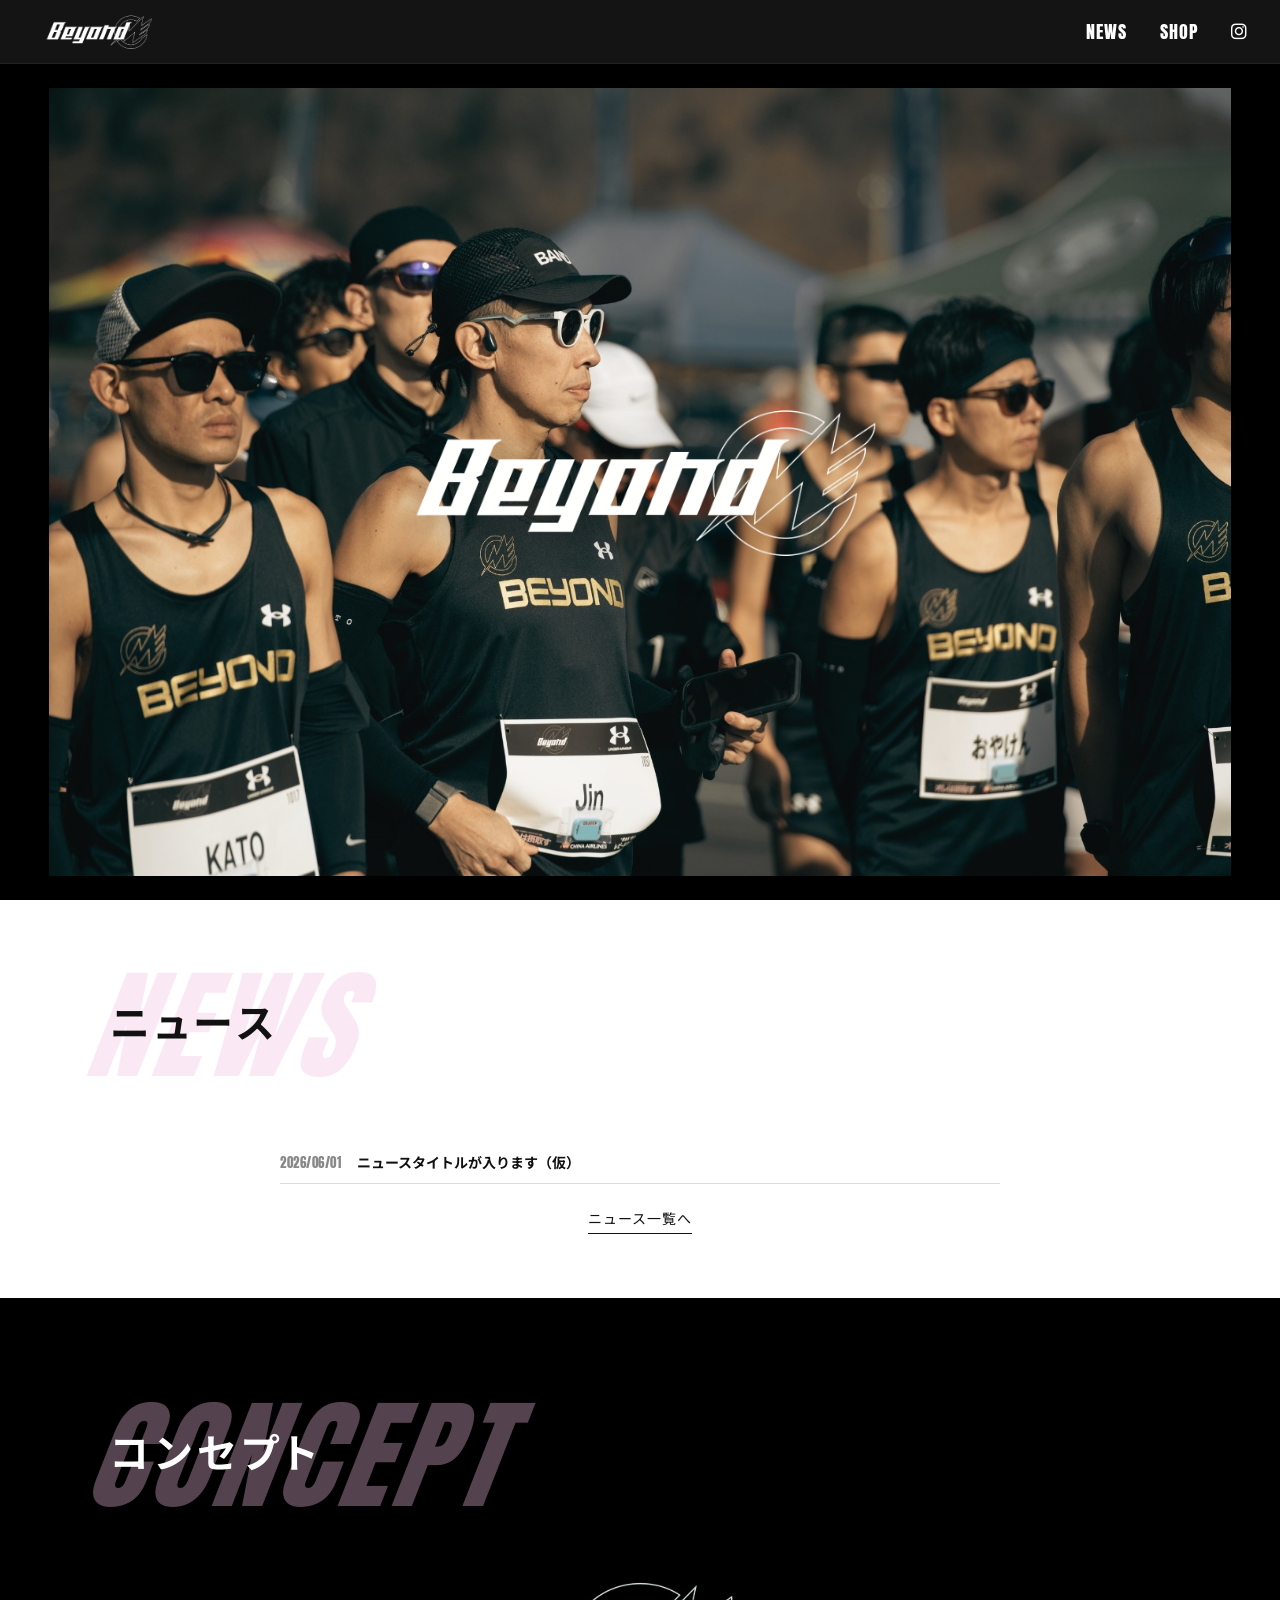
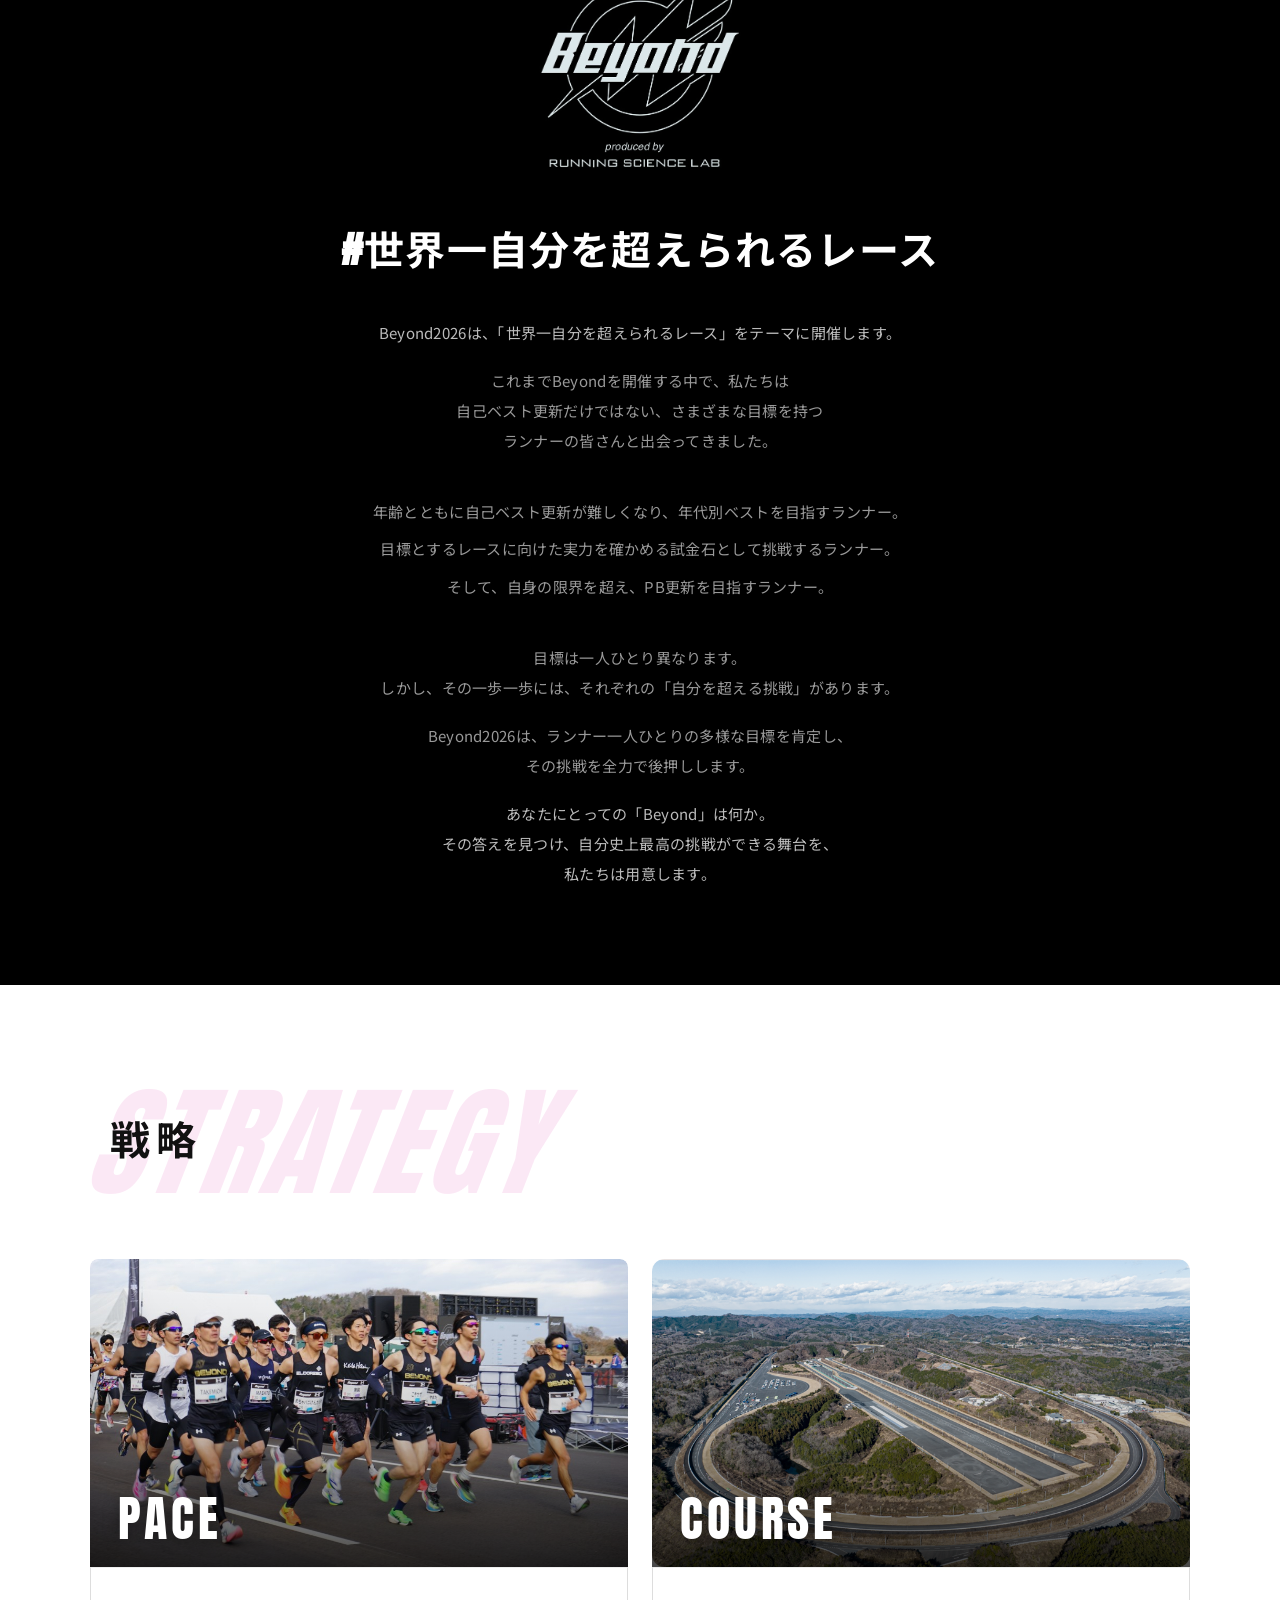
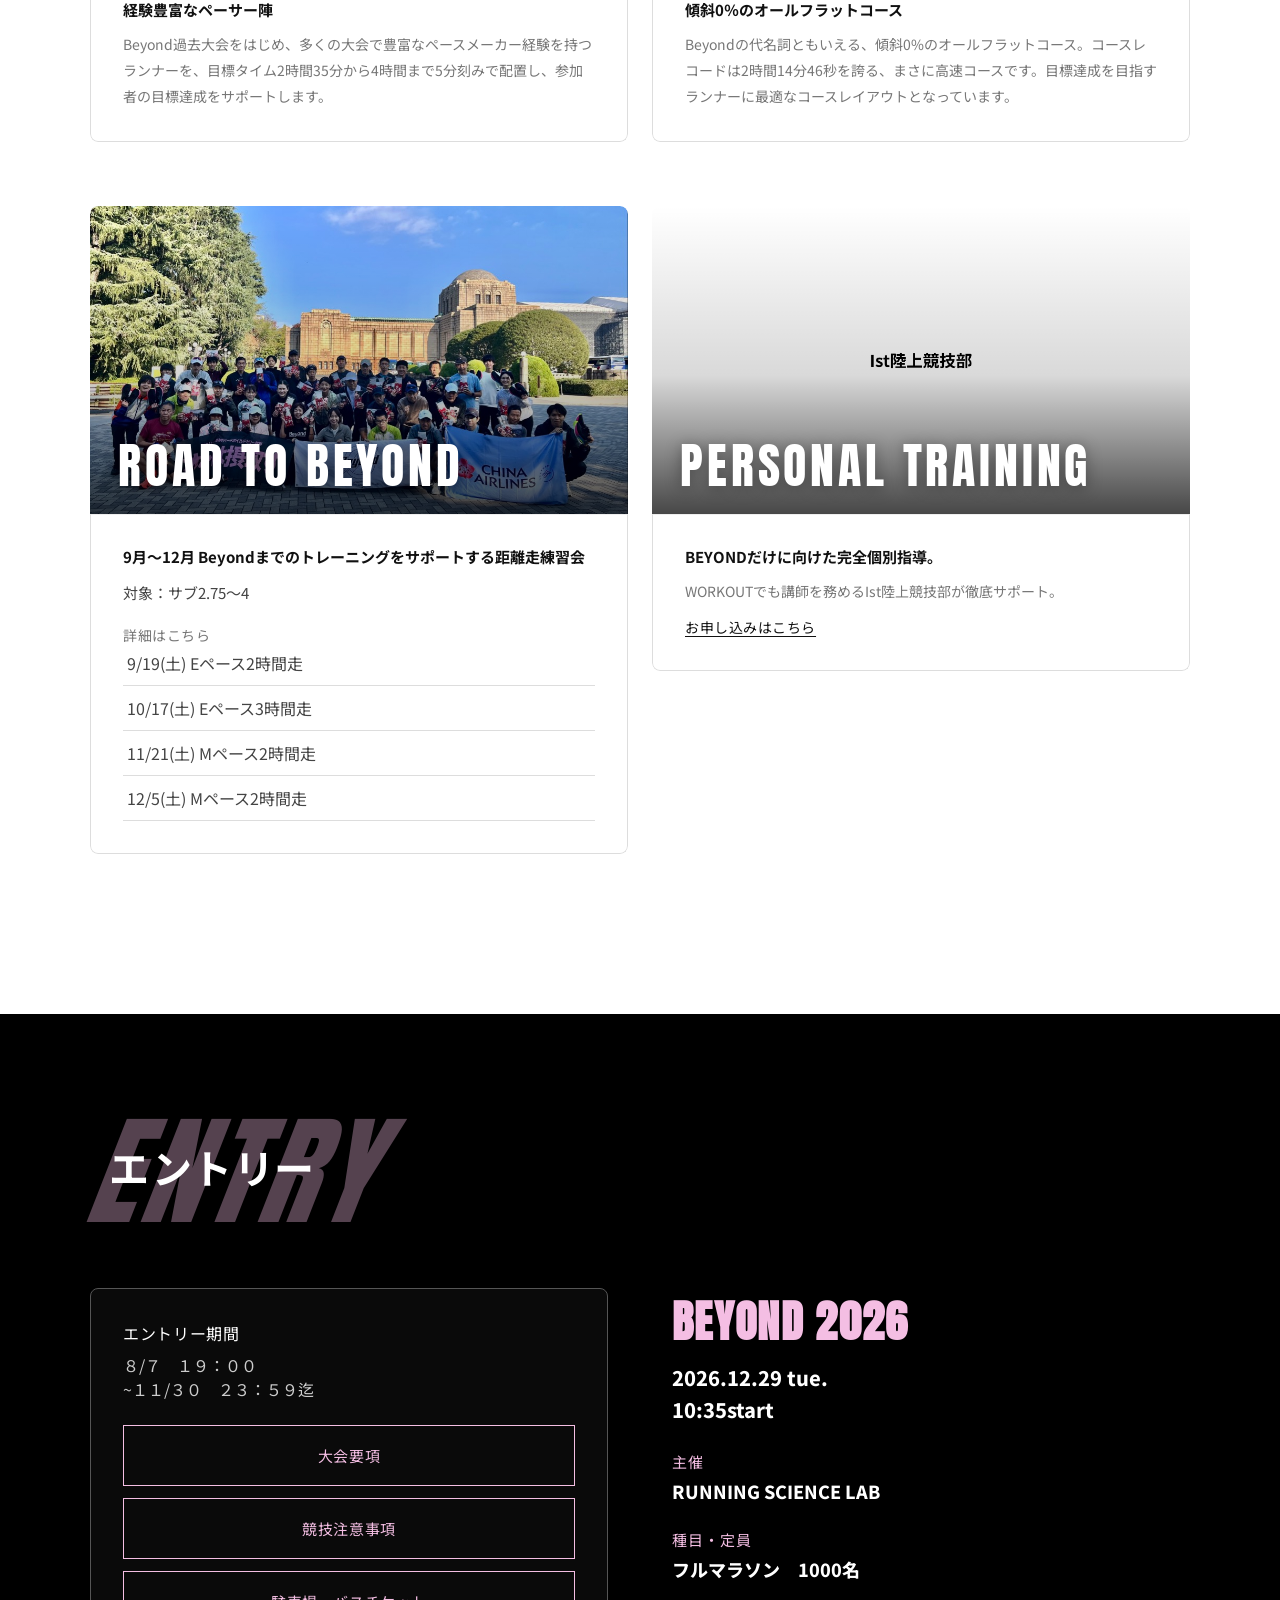
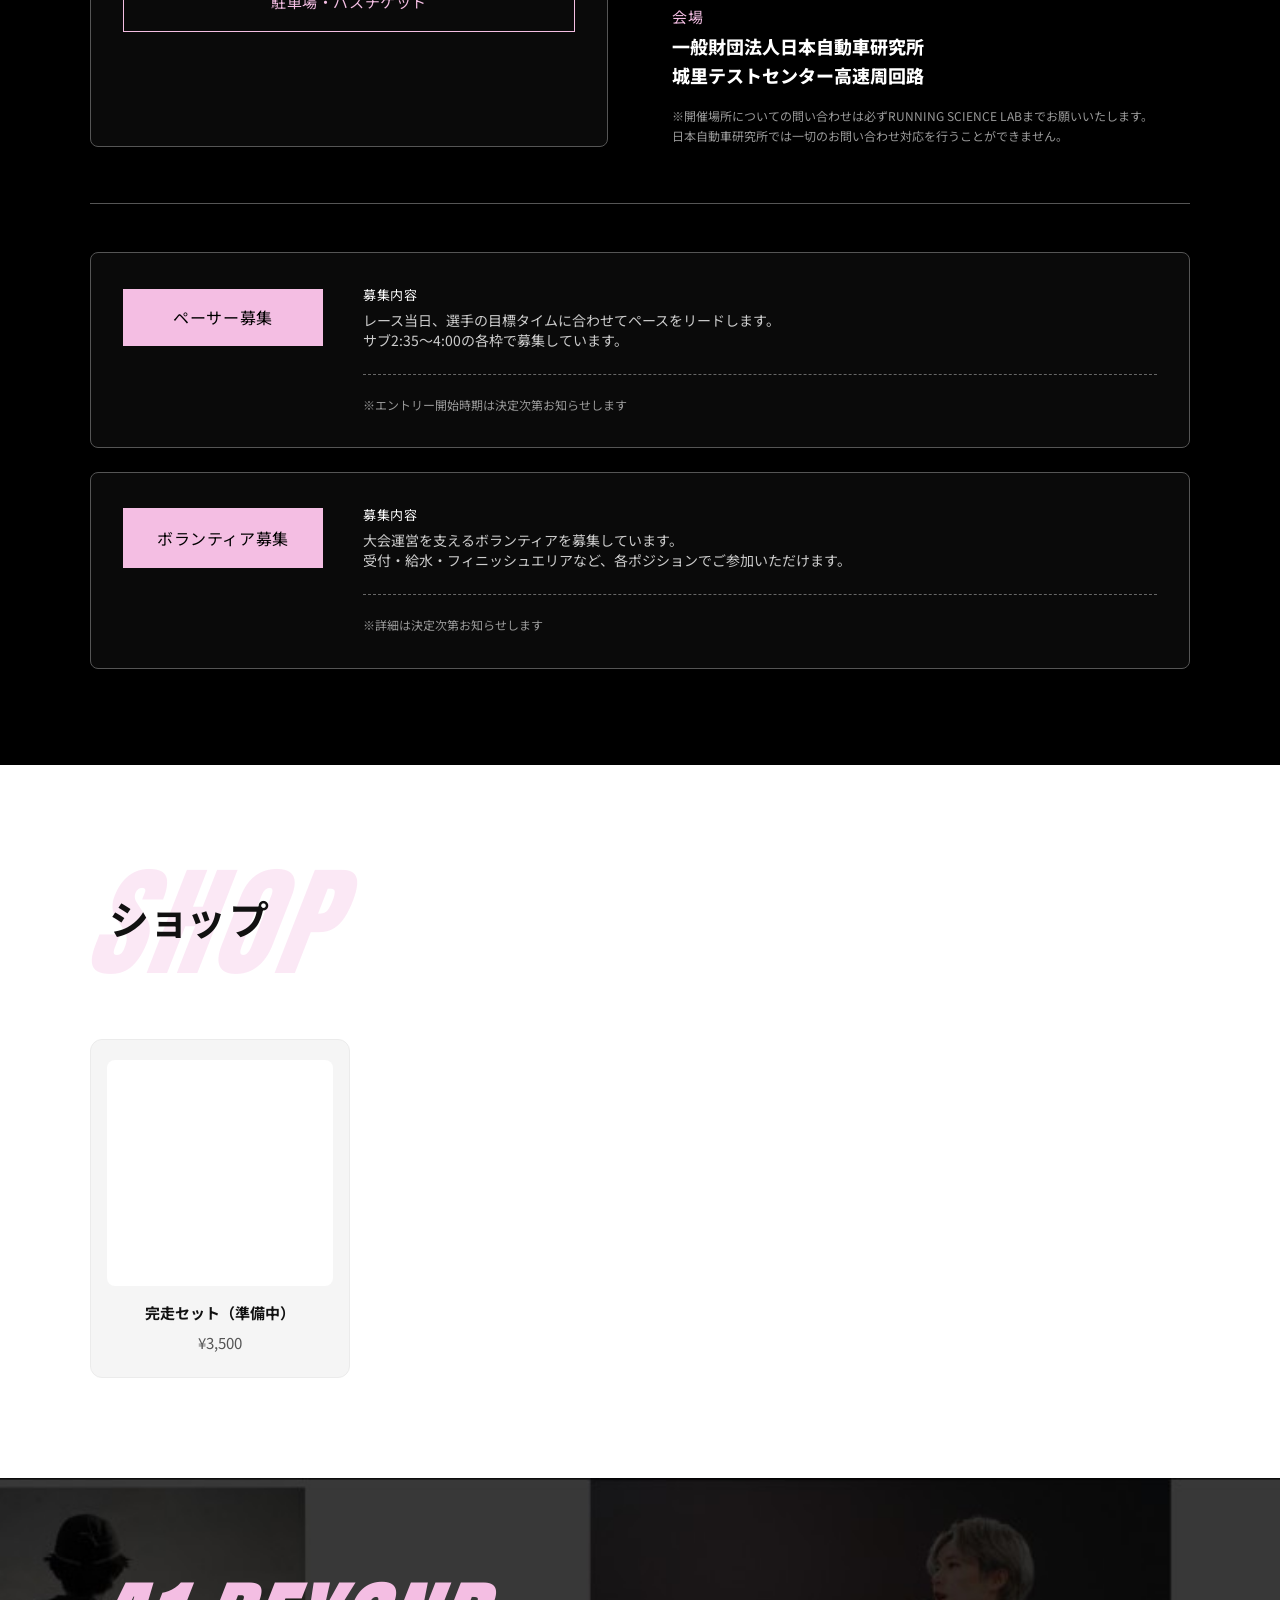
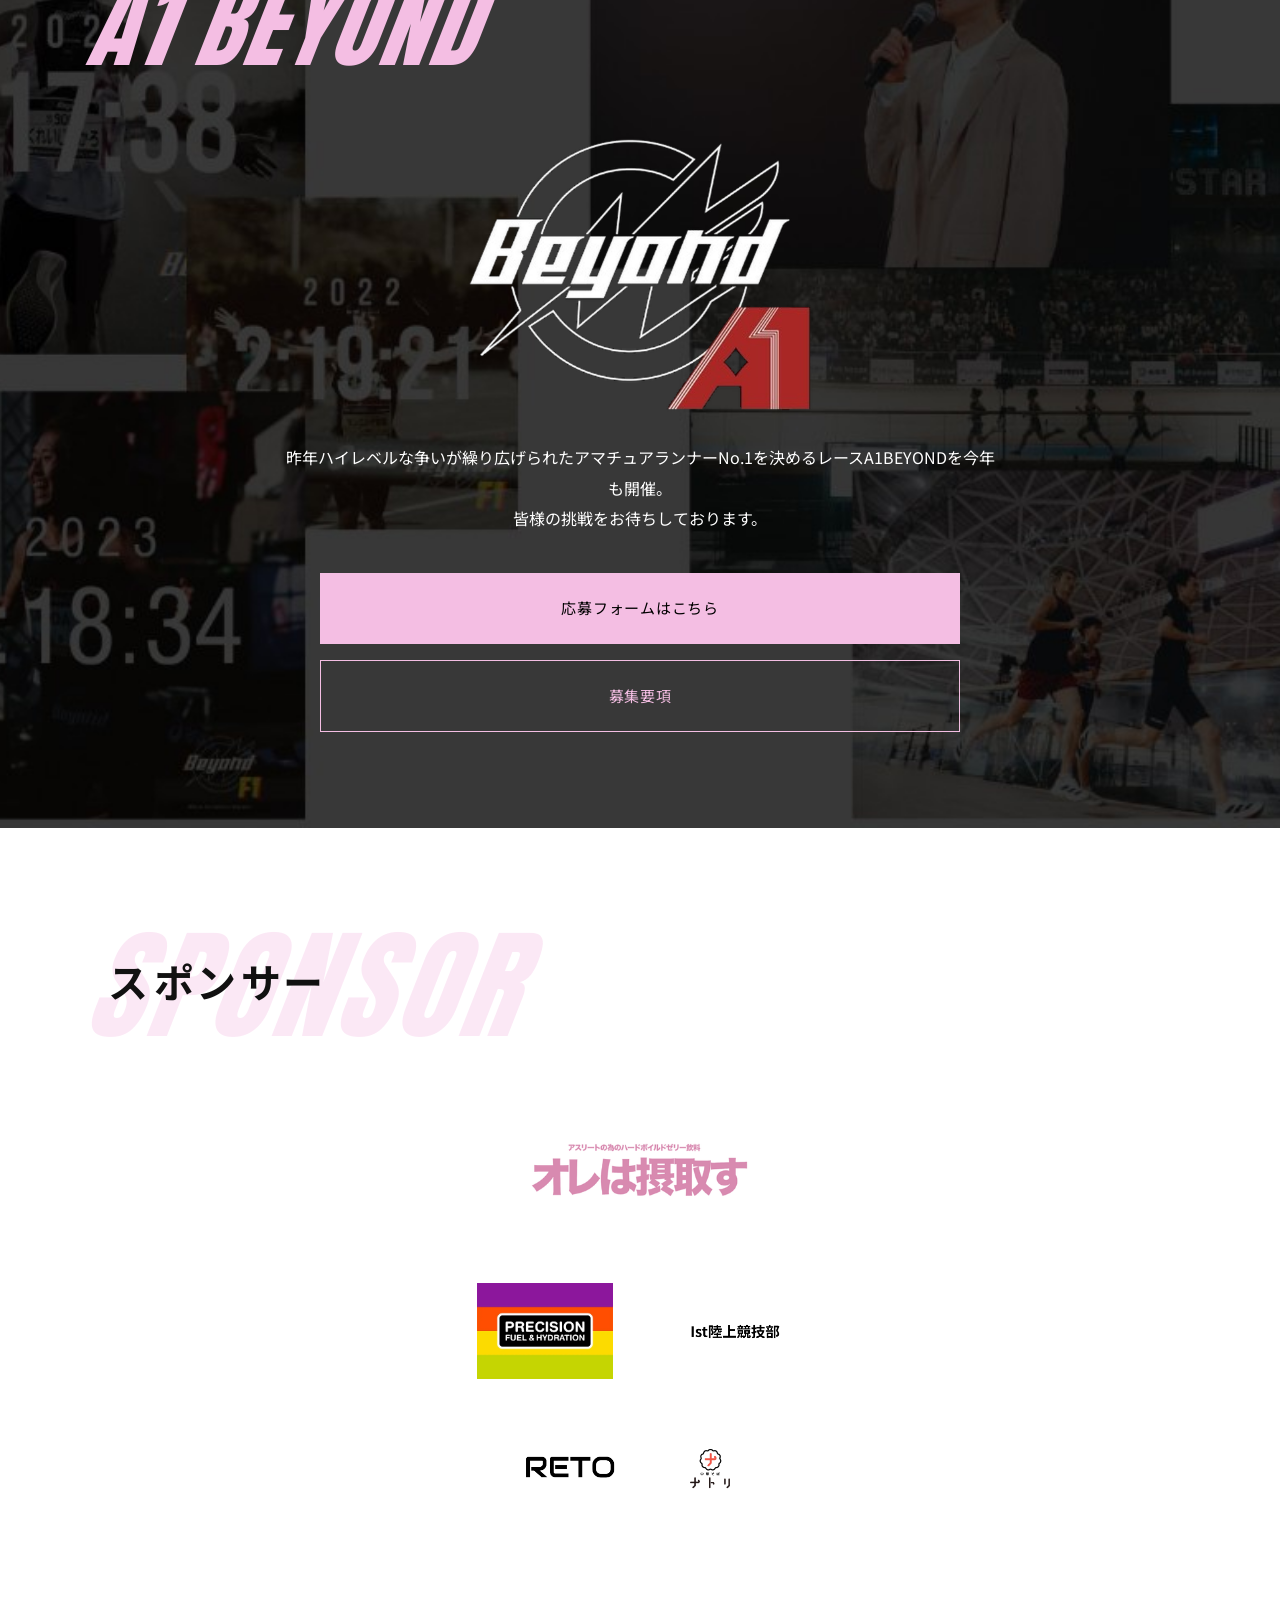
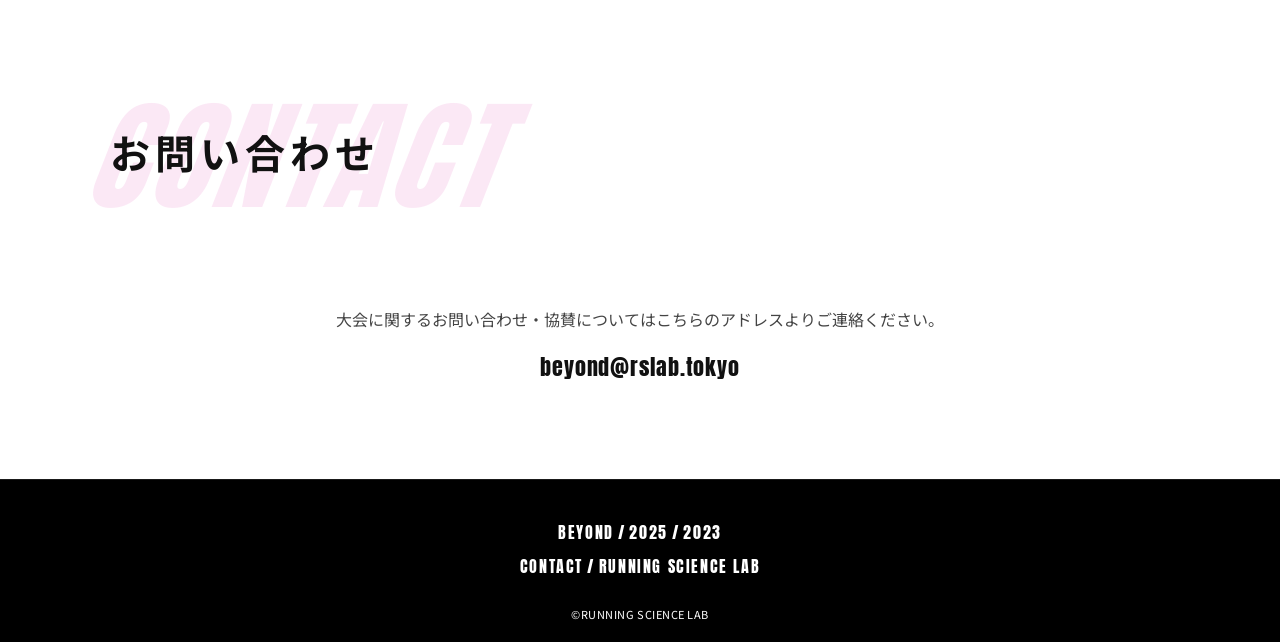
==== commit 1efafd04: "Update hero slides, sponsors, entry links, and mobile concept layout. Remove Sports Entry CTAs, add " ====
--- a/index.html
+++ b/index.html
@@ -17,7 +17,6 @@
   <a href="#" class="header__logo"><img src="images/beyond-logo.png" alt="BEYOND"></a>
   <nav class="header__nav">
     <a href="news.html">NEWS</a>
-    <a href="https://www.sportsentry.ne.jp/event/t/105905" target="_blank" rel="noopener">ENTRY</a>
     <a href="#shop">SHOP</a>
     <a href="https://www.instagram.com/beyond_marathon/" class="header__icon" aria-label="Instagram" target="_blank" rel="noopener">
       <i class="fa-brands fa-instagram"></i>
@@ -28,6 +27,12 @@
 <section class="hero">
   <div class="hero__visual hero__visual--photo">
     <div class="hero__slide is-active" style="background-image: url('images/hero-visual-01.jpg');"></div>
+    <div class="hero__slide" style="background-image: url('images/hero-visual-02.jpg');"></div>
+    <div class="hero__slide" style="background-image: url('images/hero-visual-03.jpg');"></div>
+    <div class="hero__slide" style="background-image: url('images/hero-visual-04.jpg');"></div>
+    <div class="hero__slide" style="background-image: url('images/hero-visual-05.jpg');"></div>
+    <div class="hero__slide" style="background-image: url('images/hero-visual-06.jpg');"></div>
+    <div class="hero__slide" style="background-image: url('images/hero-visual-07.jpg');"></div>
     <div class="hero__overlay">
       <h1 class="hero__logo">
         <img src="images/beyond-logo.png" alt="BEYOND">
@@ -118,7 +123,7 @@
         <h3 class="feature__col-title">COURSE</h3>
       </div>
       <div class="feature__col-body">
-        <p>傾斜0％のオールフラットコース。</p>
+        <p>傾斜0％のオールフラットコース</p>
         <p>Beyondの代名詞ともいえる、傾斜0%のオールフラットコース。コースレコードは2時間14分46秒を誇る、まさに高速コースです。目標達成を目指すランナーに最適なコースレイアウトとなっています。</p>
       </div>
     </div>
@@ -168,7 +173,6 @@
 
   <div class="entry__top">
     <div class="entry__left entry__left--ticket">
-      <a href="https://www.sportsentry.ne.jp/event/t/105905" class="entry__cta" target="_blank" rel="noopener">エントリーはこちら</a>
       <p class="entry__period-label">エントリー期間</p>
       <p class="entry__period">８/７　１９：００<br>~１１/３０　２３：５９迄</p>
       <div class="entry__left-buttons">
@@ -199,7 +203,6 @@
     <div class="entry__left entry__left--ticket entry__left--wide">
       <a href="https://forms.gle/dUVgaDC6cu7JUNYc6" class="entry__cta entry__cta--stacked" target="_blank" rel="noopener">
         <span class="entry__cta-title">ペーサー募集</span>
-        <span class="entry__cta-soon">Coming Soon</span>
       </a>
       <p class="entry__period-label">募集内容</p>
       <p class="entry__period">レース当日、選手の目標タイムに合わせてペースをリードします。<br>サブ2:35〜4:00の各枠で募集しています。</p>
@@ -272,12 +275,6 @@
   </h2>
 
   <div class="sponsor__tier">
-    <div class="sponsor__logos sponsor__logos--main">
-      <div class="sponsor__logo-frame img-frame">ロゴ</div>
-    </div>
-  </div>
-
-  <div class="sponsor__tier">
     <div class="sponsor__logos sponsor__logos--gold">
       <div class="sponsor__logo-frame sponsor__logo-frame--real"><img src="images/sponsor-orewa-sesshu.png" alt="オレは摂取す"></div>
     </div>
@@ -285,7 +282,7 @@
 
   <div class="sponsor__tier">
     <div class="sponsor__logos sponsor__logos--silver">
-      <div class="sponsor__logo-frame img-frame">プレシジョン<br>（ロゴ未受領）</div>
+      <div class="sponsor__logo-frame sponsor__logo-frame--real"><img src="images/sponsor-precision.png" alt="プレシジョン"></div>
       <div class="sponsor__logo-frame sponsor__logo-frame--real"><img src="images/ist-track-club-logo.png" alt="Ist陸上競技部"></div>
     </div>
   </div>
@@ -293,8 +290,7 @@
   <div class="sponsor__tier">
     <div class="sponsor__logos sponsor__logos--bronze">
       <div class="sponsor__logo-frame sponsor__logo-frame--real"><img src="images/sponsor-reto.png" alt="RETO"></div>
-      <div class="sponsor__logo-frame img-frame">中華そばナトリ<br>（ロゴ未受領）</div>
-      <div class="sponsor__logo-frame img-frame">SAYSKY<br>（ロゴ未受領）</div>
+      <div class="sponsor__logo-frame sponsor__logo-frame--real"><img src="images/sponsor-natori.png" alt="中華そばナトリ"></div>
     </div>
   </div>
   </div>
--- a/style.css
+++ b/style.css
@@ -852,6 +852,12 @@
   margin-top: 28px;
   border-top: 1px dashed #666;
   padding-top: 24px;
+}
+
+.entry__left--ticket > .entry__period-label:first-child {
+  margin-top: 0;
+  border-top: none;
+  padding-top: 0;
 }
 
 .entry__period {
@@ -1489,26 +1495,18 @@
 }
 
 .sponsor__logo-frame--real {
-  background: #fff;
-  border: 1px solid #e5e5e5;
-  padding: 16px;
-}
-
-.sponsor__logos--gold .sponsor__logo-frame--real {
-  padding: 14px;
-}
-
-.sponsor__logos--silver .sponsor__logo-frame--real {
-  padding: 12px;
-}
-
-.sponsor__logos--bronze .sponsor__logo-frame--real {
-  padding: 10px;
+  display: flex;
+  align-items: center;
+  justify-content: center;
+  padding: 0;
+  background: none;
+  border: none;
 }
 
 .sponsor__logo-frame--real img {
   width: 100%;
   height: 100%;
+  display: block;
   object-fit: contain;
 }
 
@@ -1653,24 +1651,24 @@
     line-height: 1.85;
     text-align: left;
     text-wrap: pretty;
-    white-space: normal;
-    overflow-wrap: anywhere;
   }
   .concept__repeat br,
   .concept__br {
     display: none;
   }
   .concept__repeat p,
+  .concept__repeat-types,
   .concept__repeat-types p {
-    white-space: normal;
-    overflow-wrap: anywhere;
-  }
-  .concept__repeat p {
-    margin-bottom: 1em;
+    display: inline;
+    margin: 0;
+    padding: 0;
   }
   .concept__repeat-types {
-    margin: 1em 0;
-    padding: 0.8em 0;
+    margin: 0;
+    padding: 0;
+  }
+  .concept__repeat-close {
+    margin-top: 0;
   }
   .entry__top {
     grid-template-columns: 1fr;
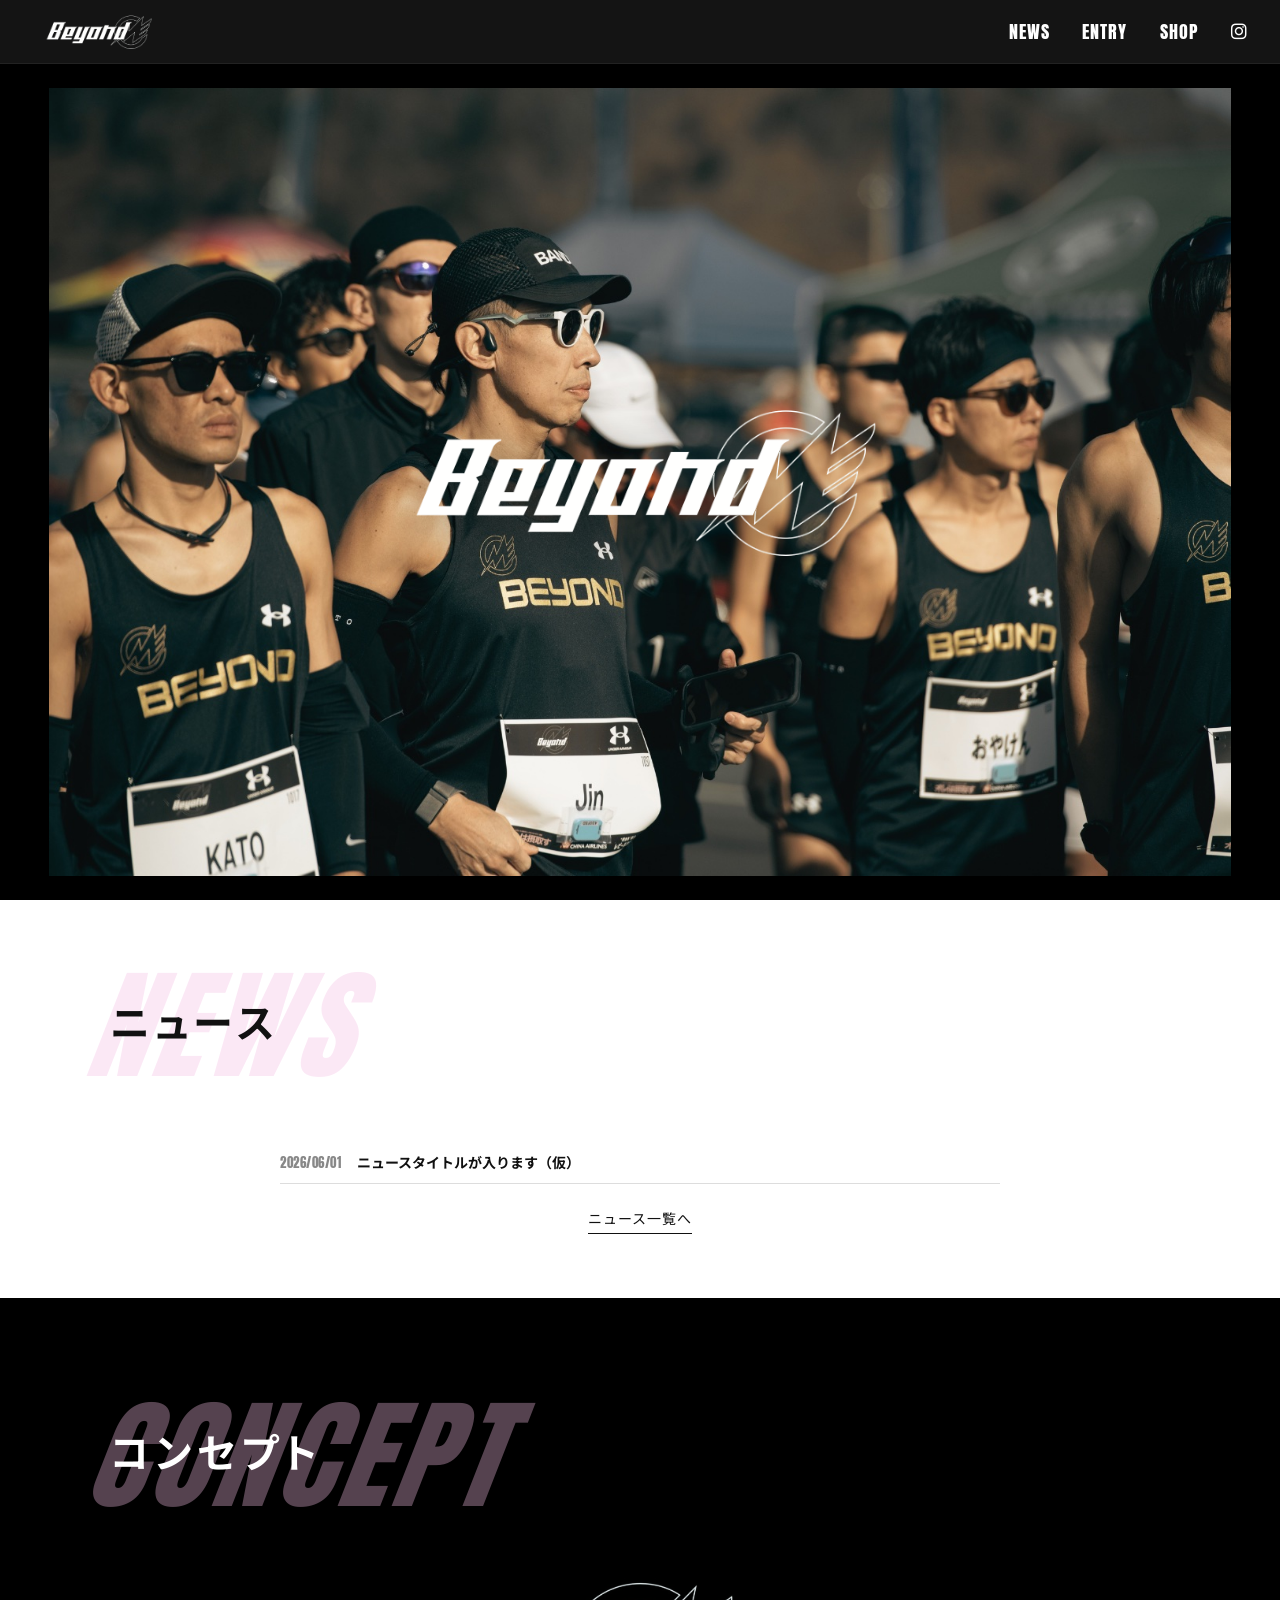
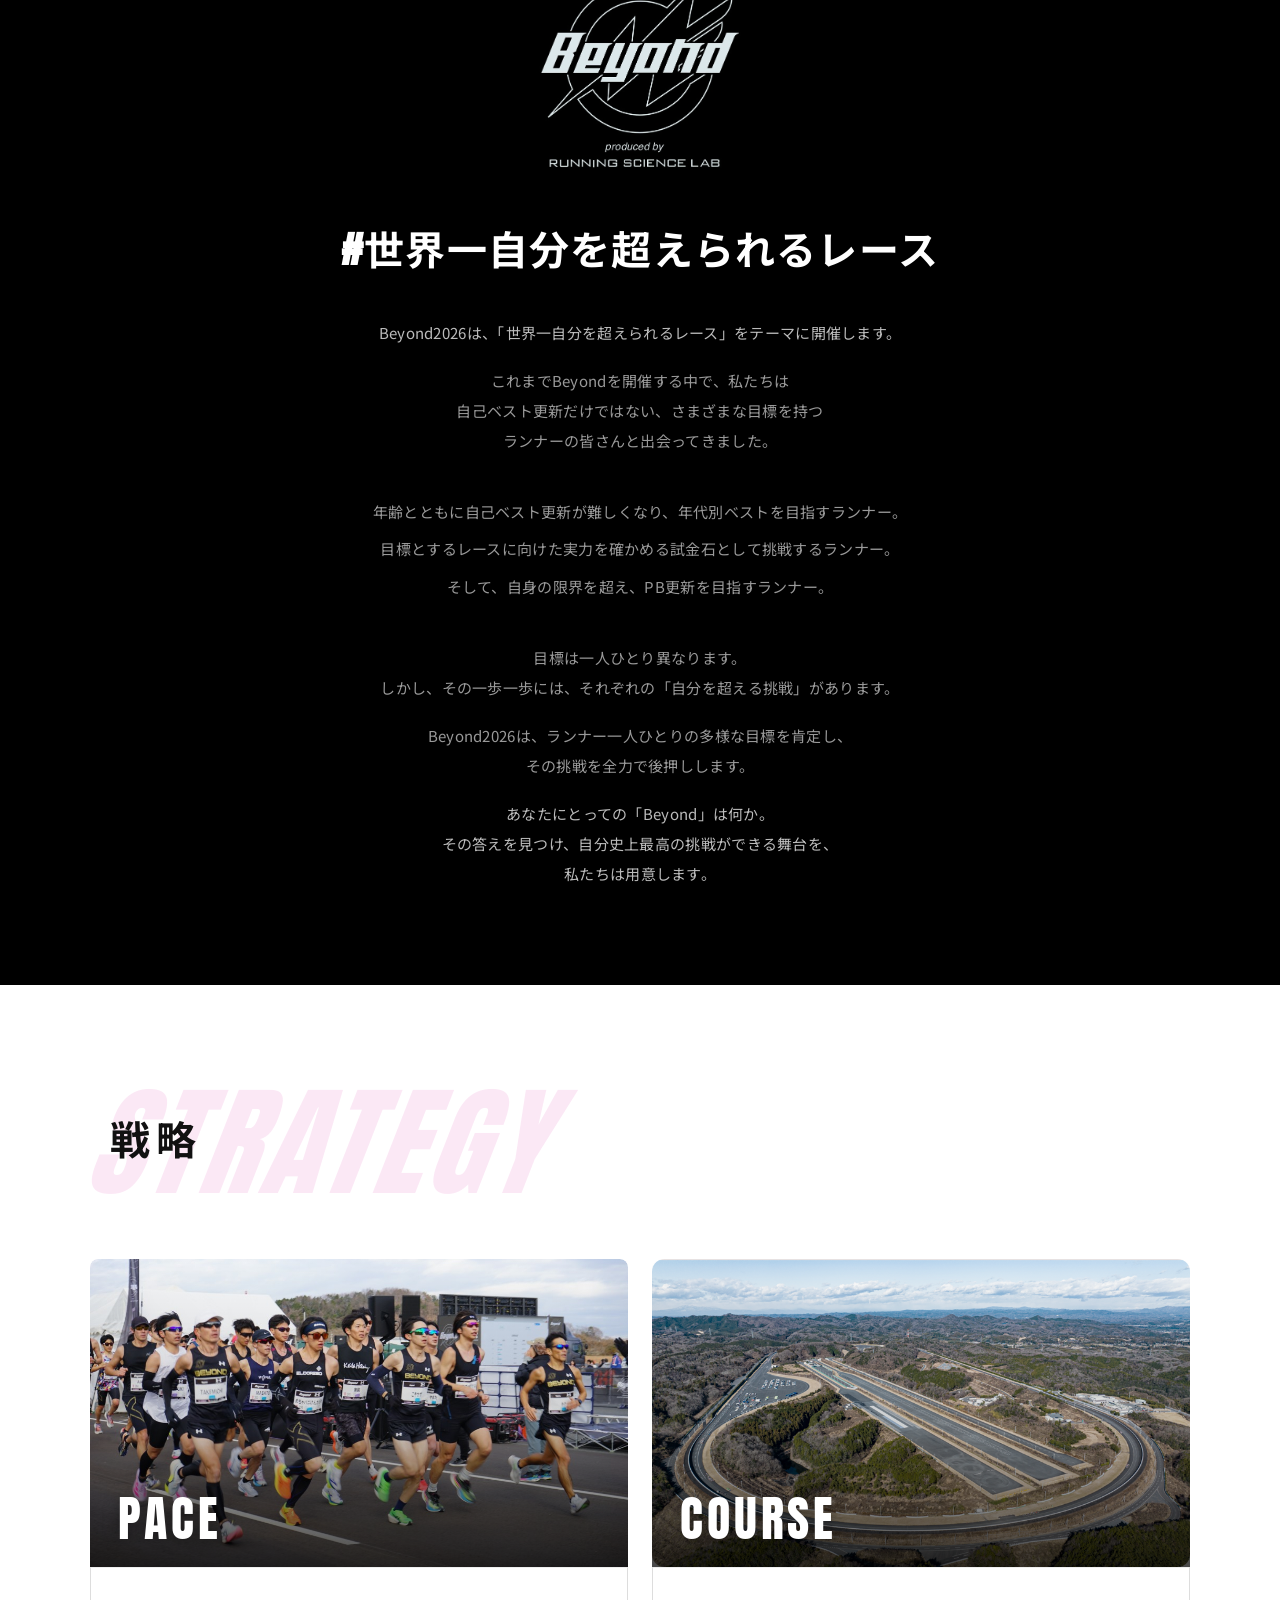
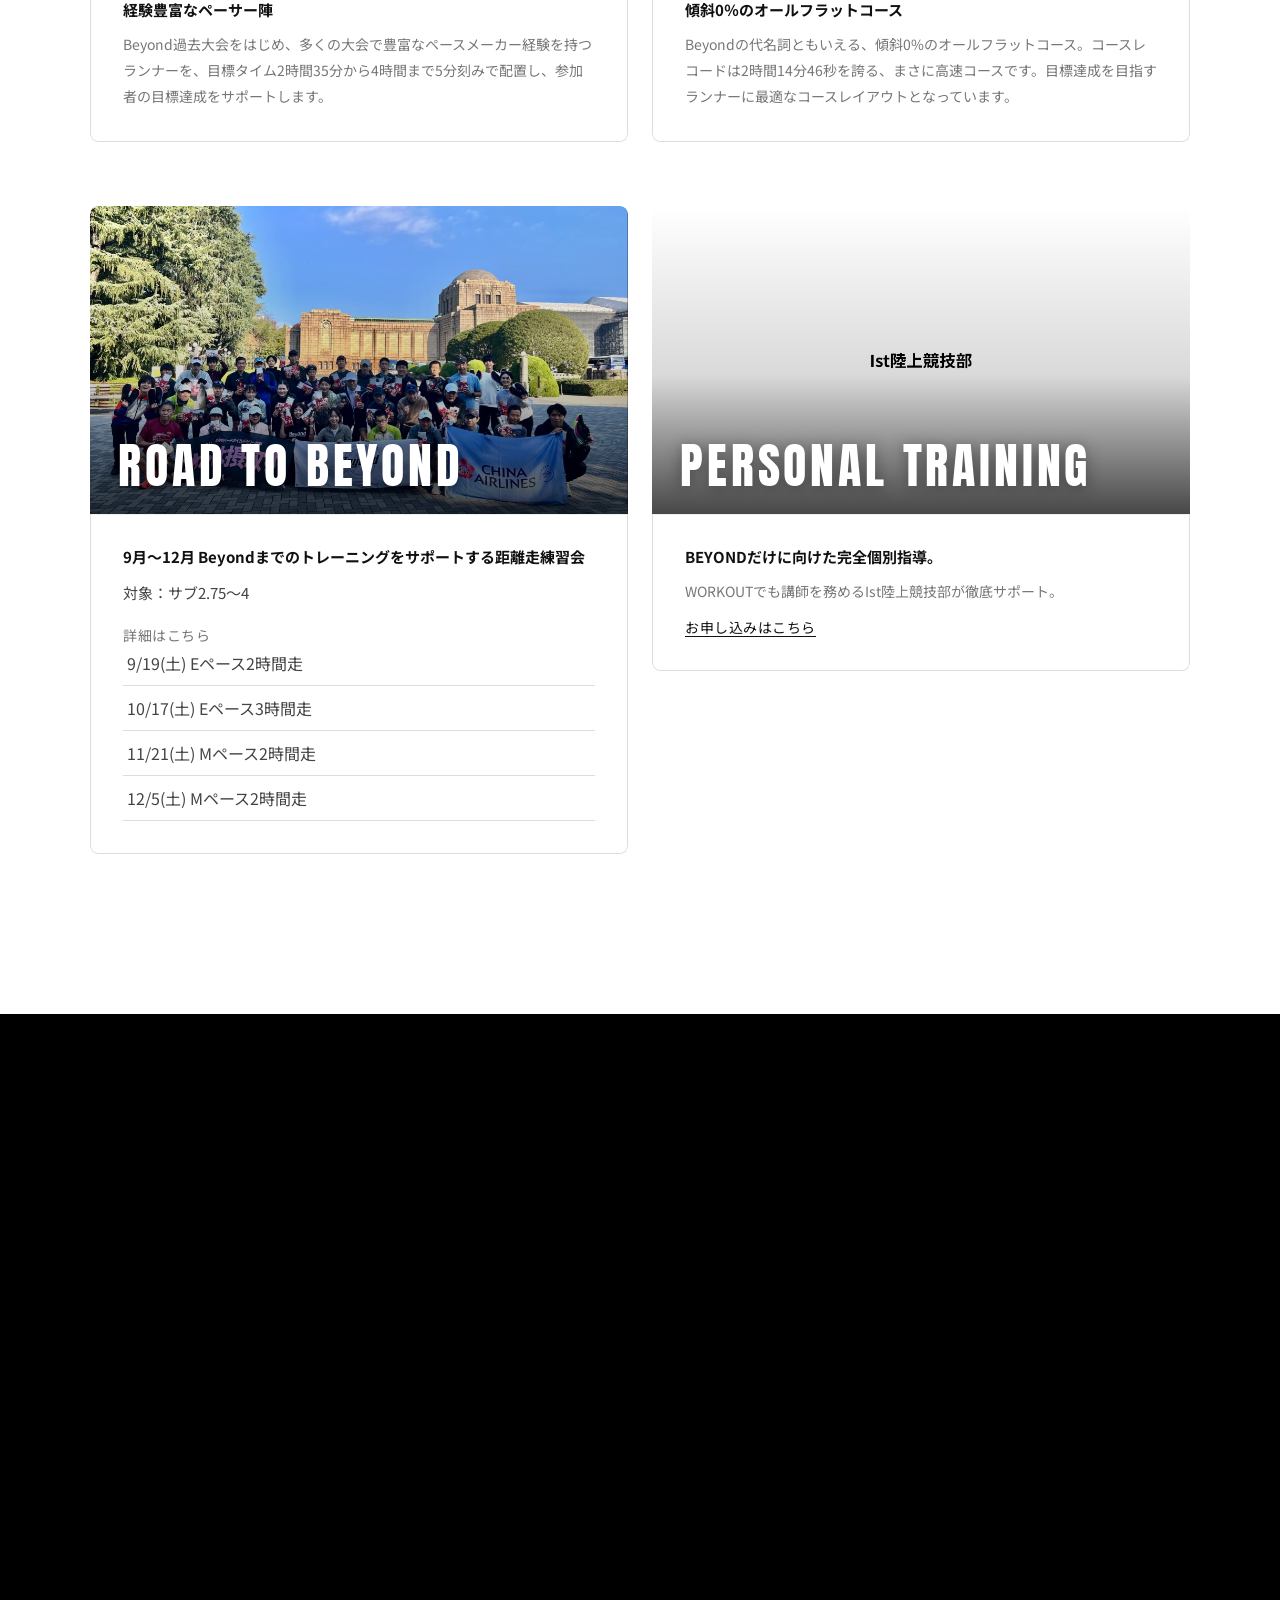
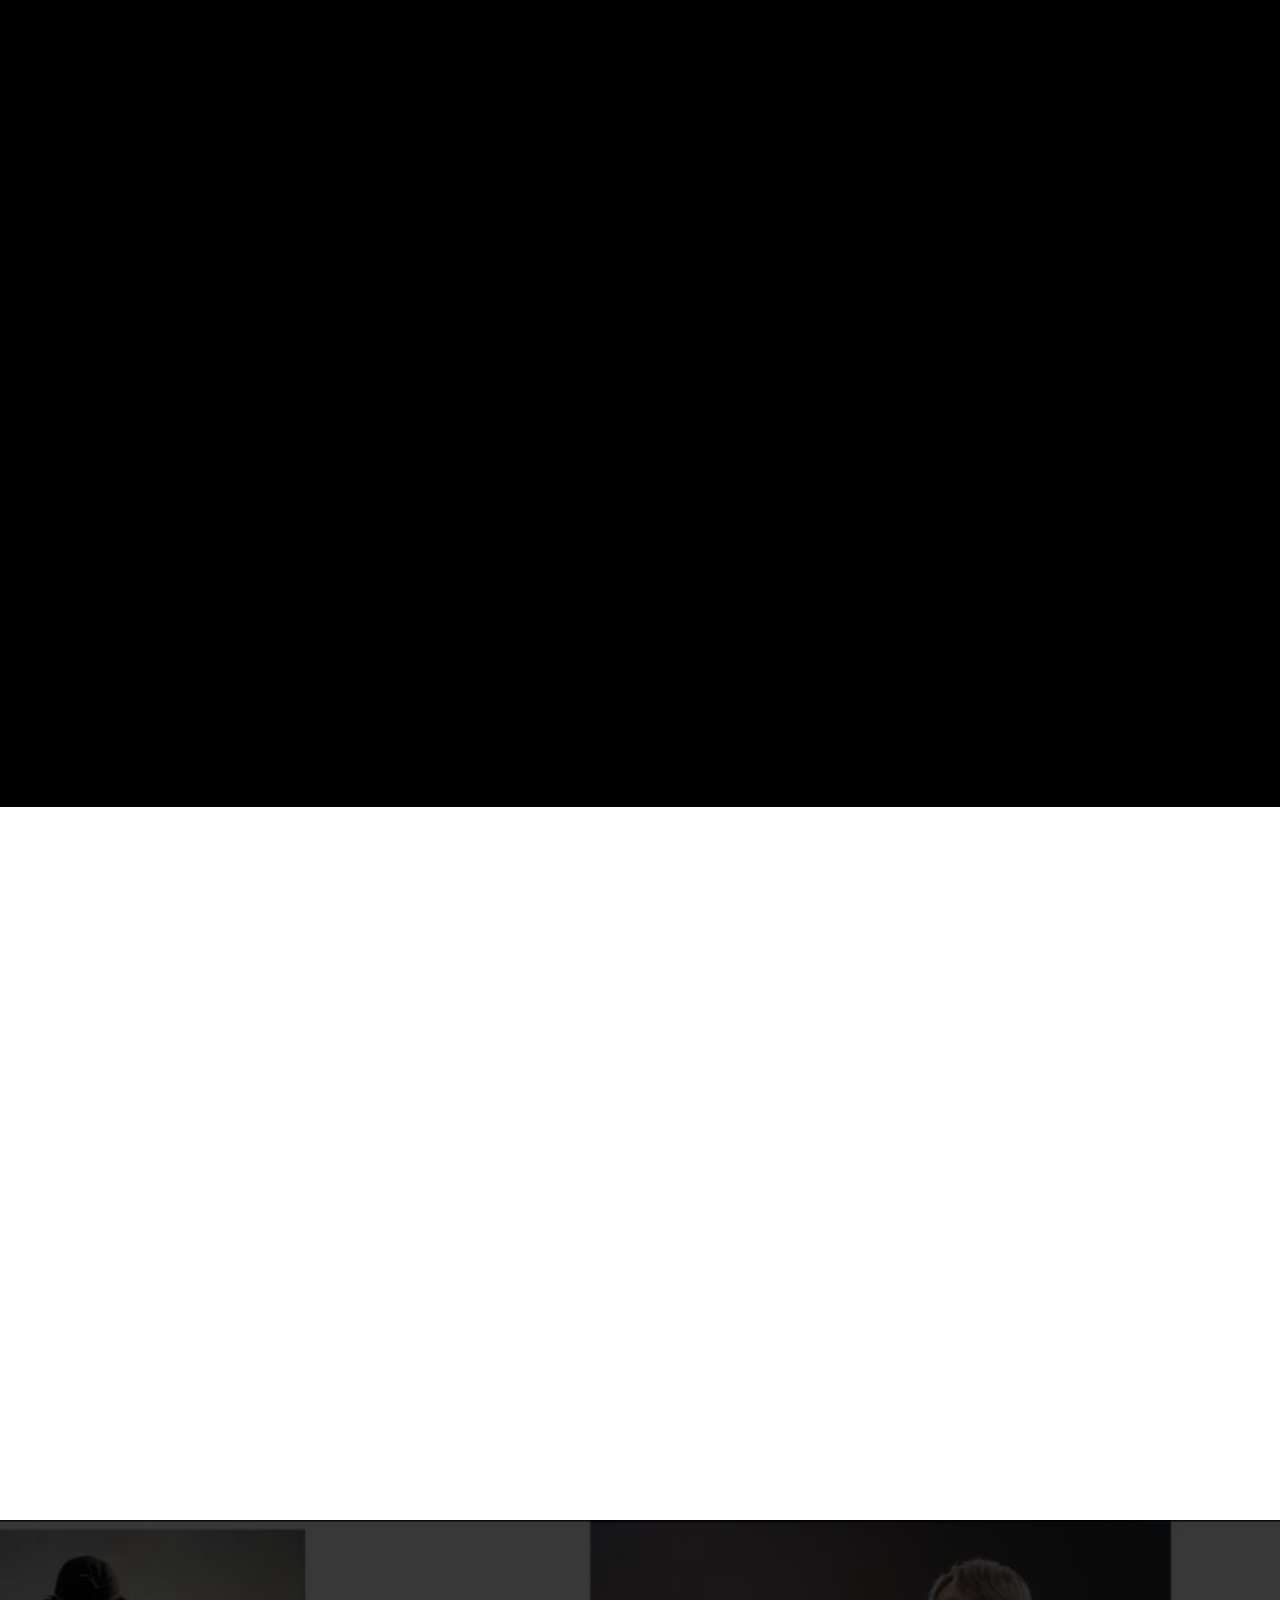
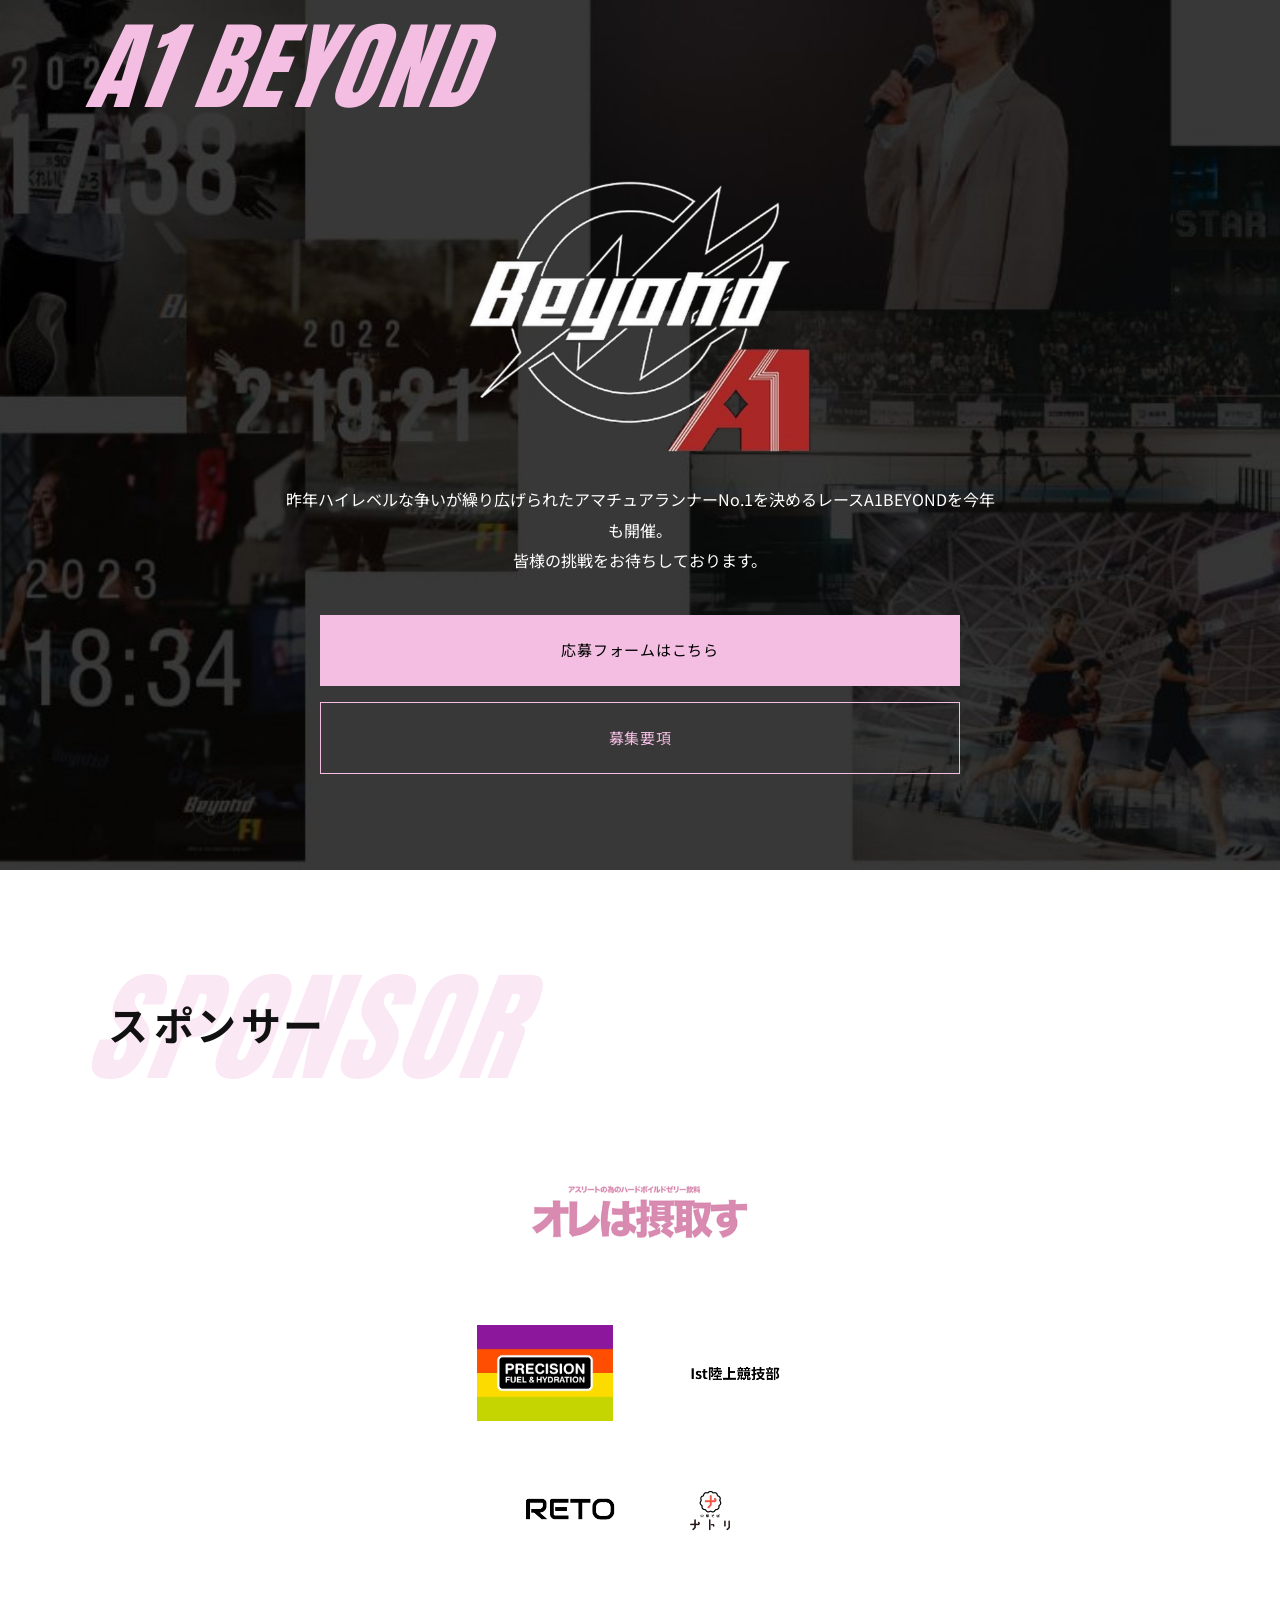
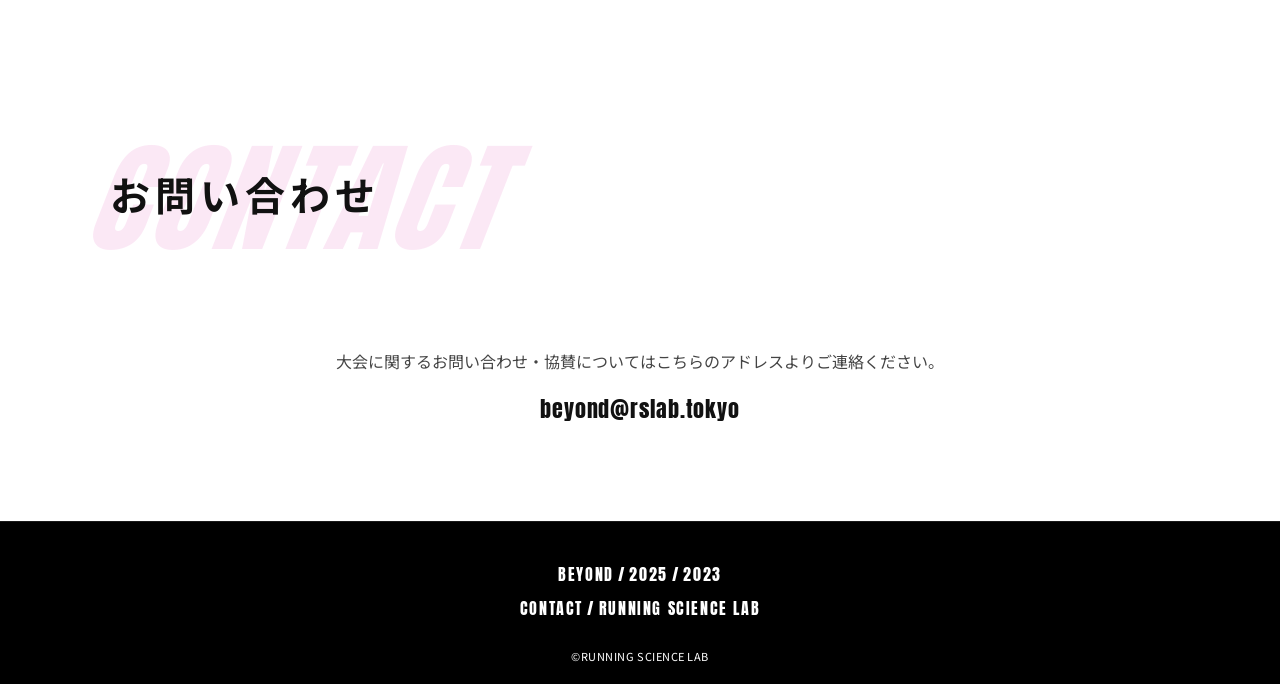
==== commit 2033b5c9: "ENTRY導線の追加とコンセプト見出しのモバイル表示を改善。 全ページにENTRYナビを追加し、エントリーCTAとボランティア注記を更新。狭い画面でもコンセプト見出しが1行に収まるよう調整。  Co-" ====
--- a/index.html
+++ b/index.html
@@ -17,6 +17,7 @@
   <a href="#" class="header__logo"><img src="images/beyond-logo.png" alt="BEYOND"></a>
   <nav class="header__nav">
     <a href="news.html">NEWS</a>
+    <a href="#">ENTRY</a>
     <a href="#shop">SHOP</a>
     <a href="https://www.instagram.com/beyond_marathon/" class="header__icon" aria-label="Instagram" target="_blank" rel="noopener">
       <i class="fa-brands fa-instagram"></i>
@@ -173,6 +174,7 @@
 
   <div class="entry__top">
     <div class="entry__left entry__left--ticket">
+      <a href="#" class="entry__cta">エントリーはこちら</a>
       <p class="entry__period-label">エントリー期間</p>
       <p class="entry__period">８/７　１９：００<br>~１１/３０　２３：５９迄</p>
       <div class="entry__left-buttons">
@@ -212,7 +214,7 @@
       <a href="https://forms.gle/y62hcPFHfuzGdXcu8" class="entry__cta" target="_blank" rel="noopener">ボランティア募集</a>
       <p class="entry__period-label">募集内容</p>
       <p class="entry__period">大会運営を支えるボランティアを募集しています。<br>受付・給水・フィニッシュエリアなど、各ポジションでご参加いただけます。</p>
-      <p class="entry__note">※詳細は決定次第お知らせします</p>
+      <p class="entry__note">※詳細募集は8/7以降お知らせします</p>
     </div>
   </div>
   </div>
--- a/style.css
+++ b/style.css
@@ -438,9 +438,10 @@
 
 .concept__heading {
   font-family: var(--display);
-  font-size: 40px;
+  font-size: clamp(13px, calc((100vw - 2 * var(--section-pad-x)) / 17.5), 40px);
   letter-spacing: 0.03em;
   margin-bottom: 40px;
+  white-space: nowrap;
 }
 
 .concept__repeat {
@@ -1639,7 +1640,6 @@
   .race-info__pace {
     overflow-wrap: anywhere;
   }
-  .concept__heading { font-size: 26px; }
   .feature__split:first-of-type .feature__col {
     flex: 1 1 100%;
   }
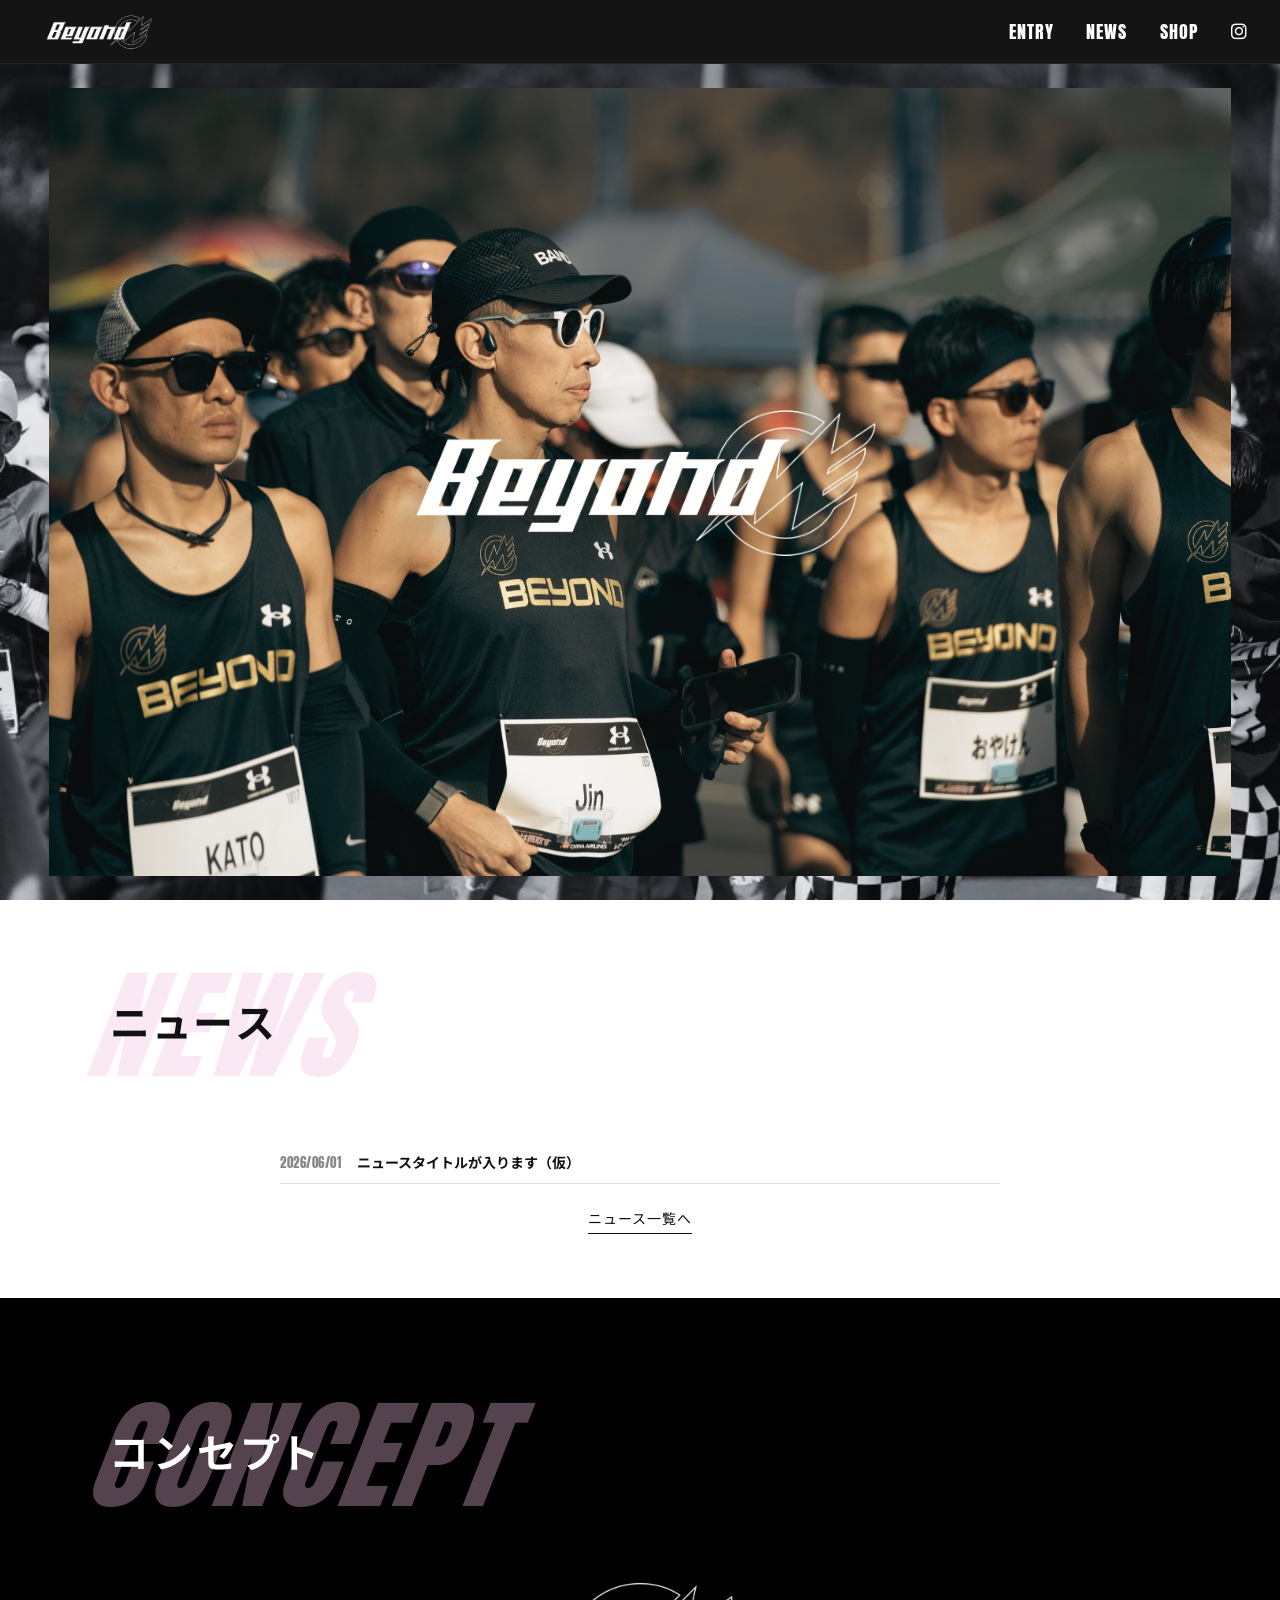
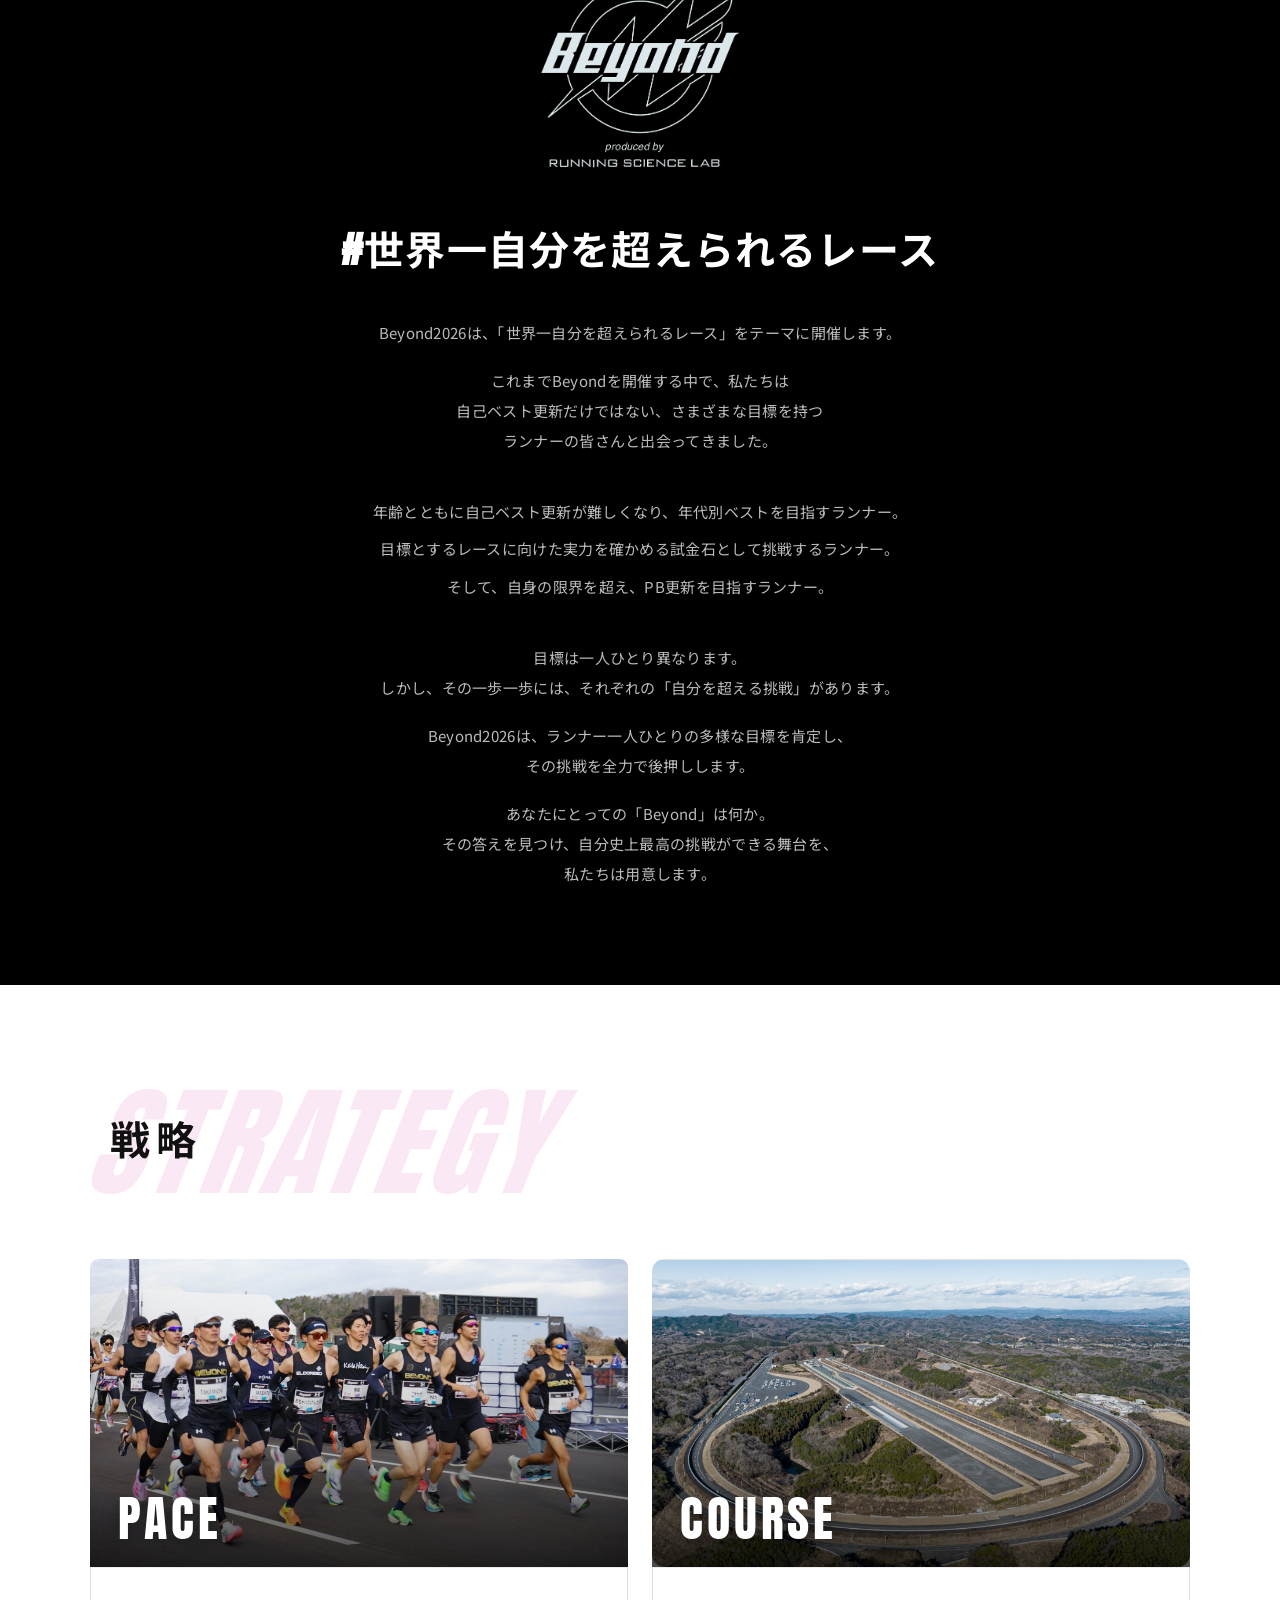
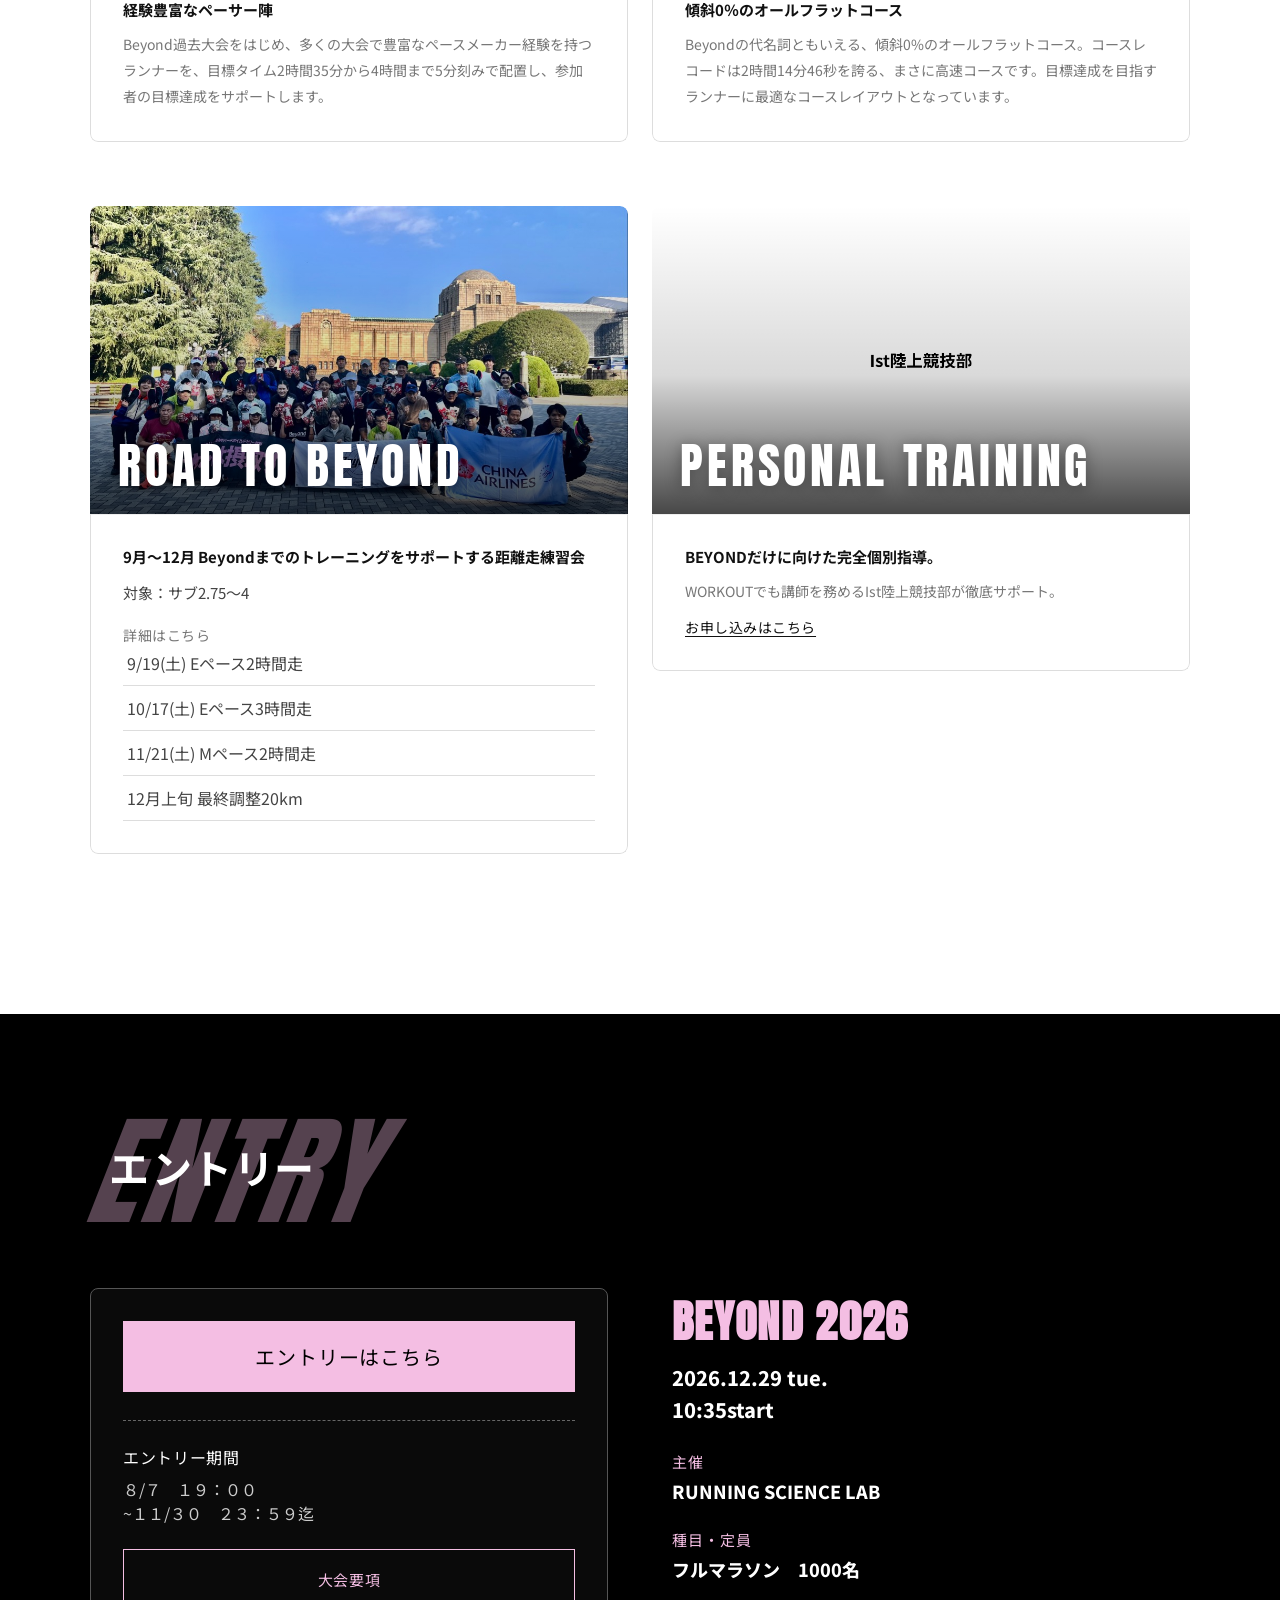
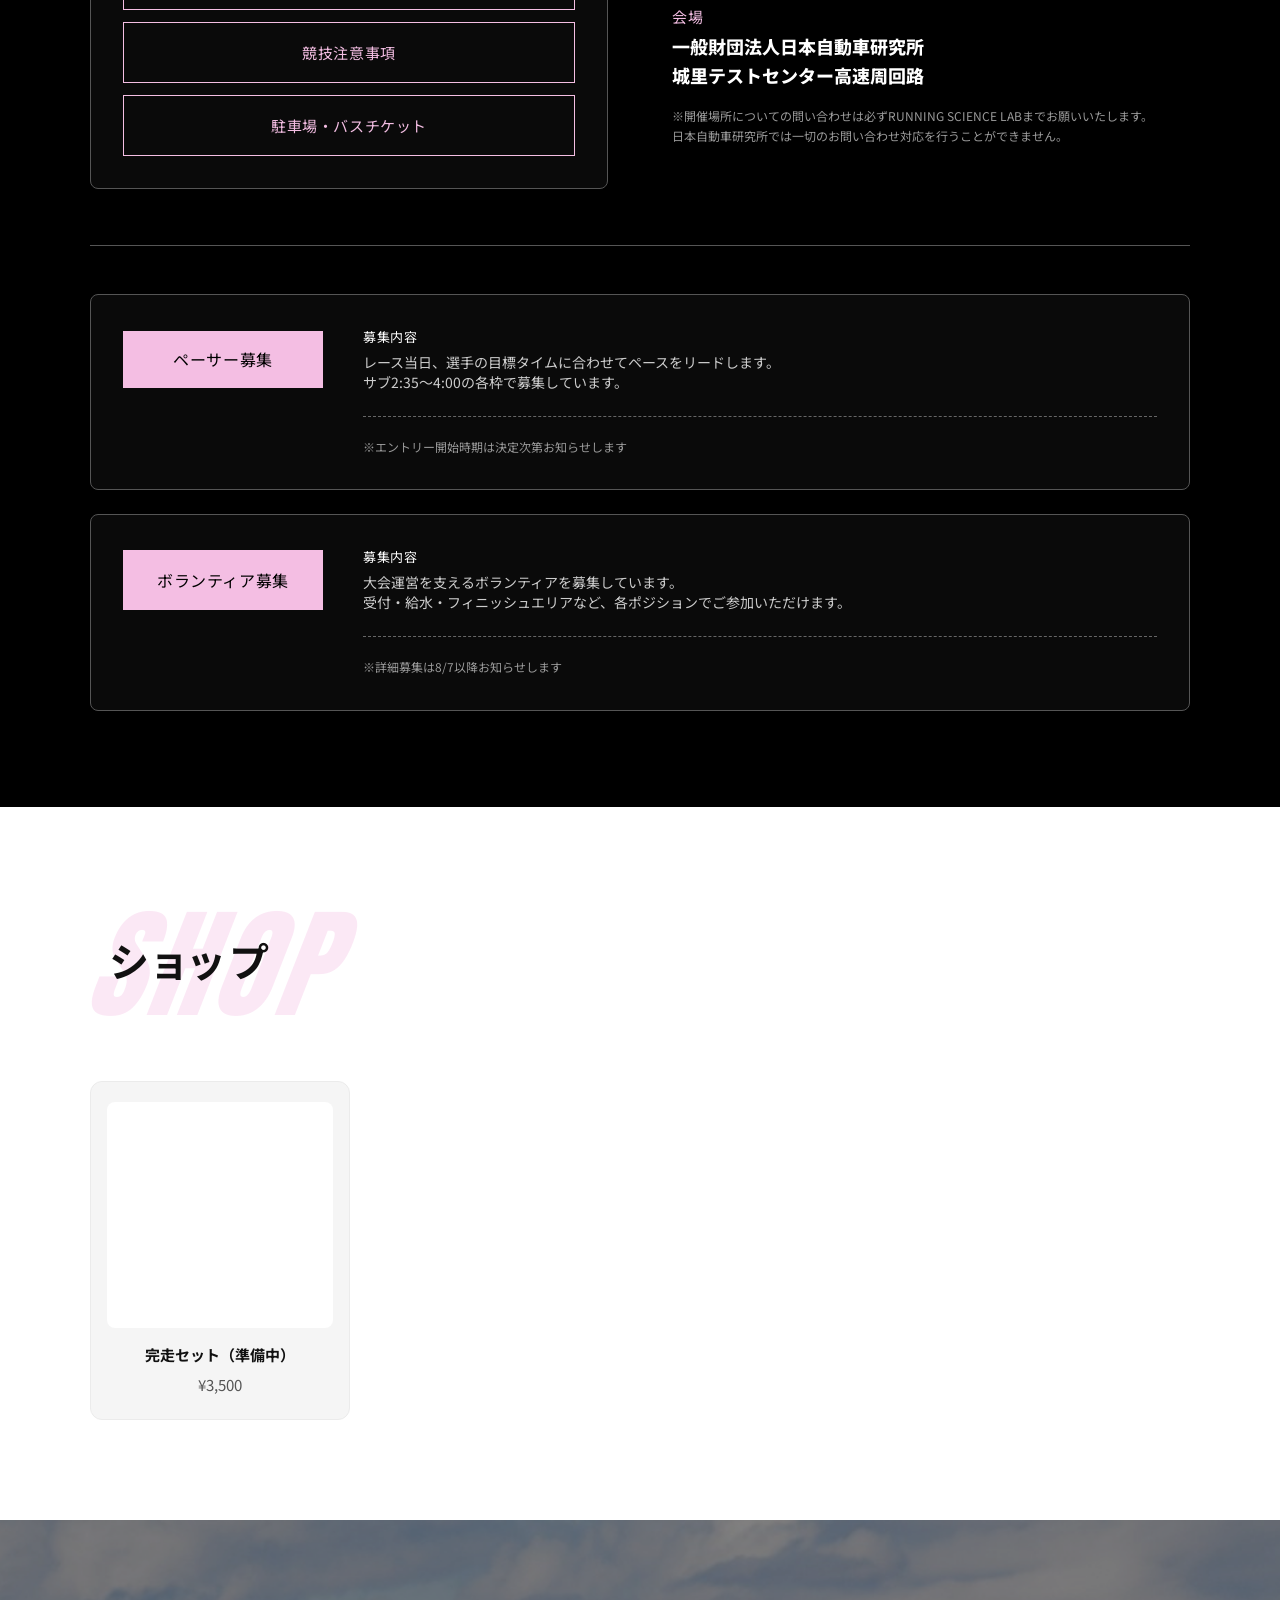
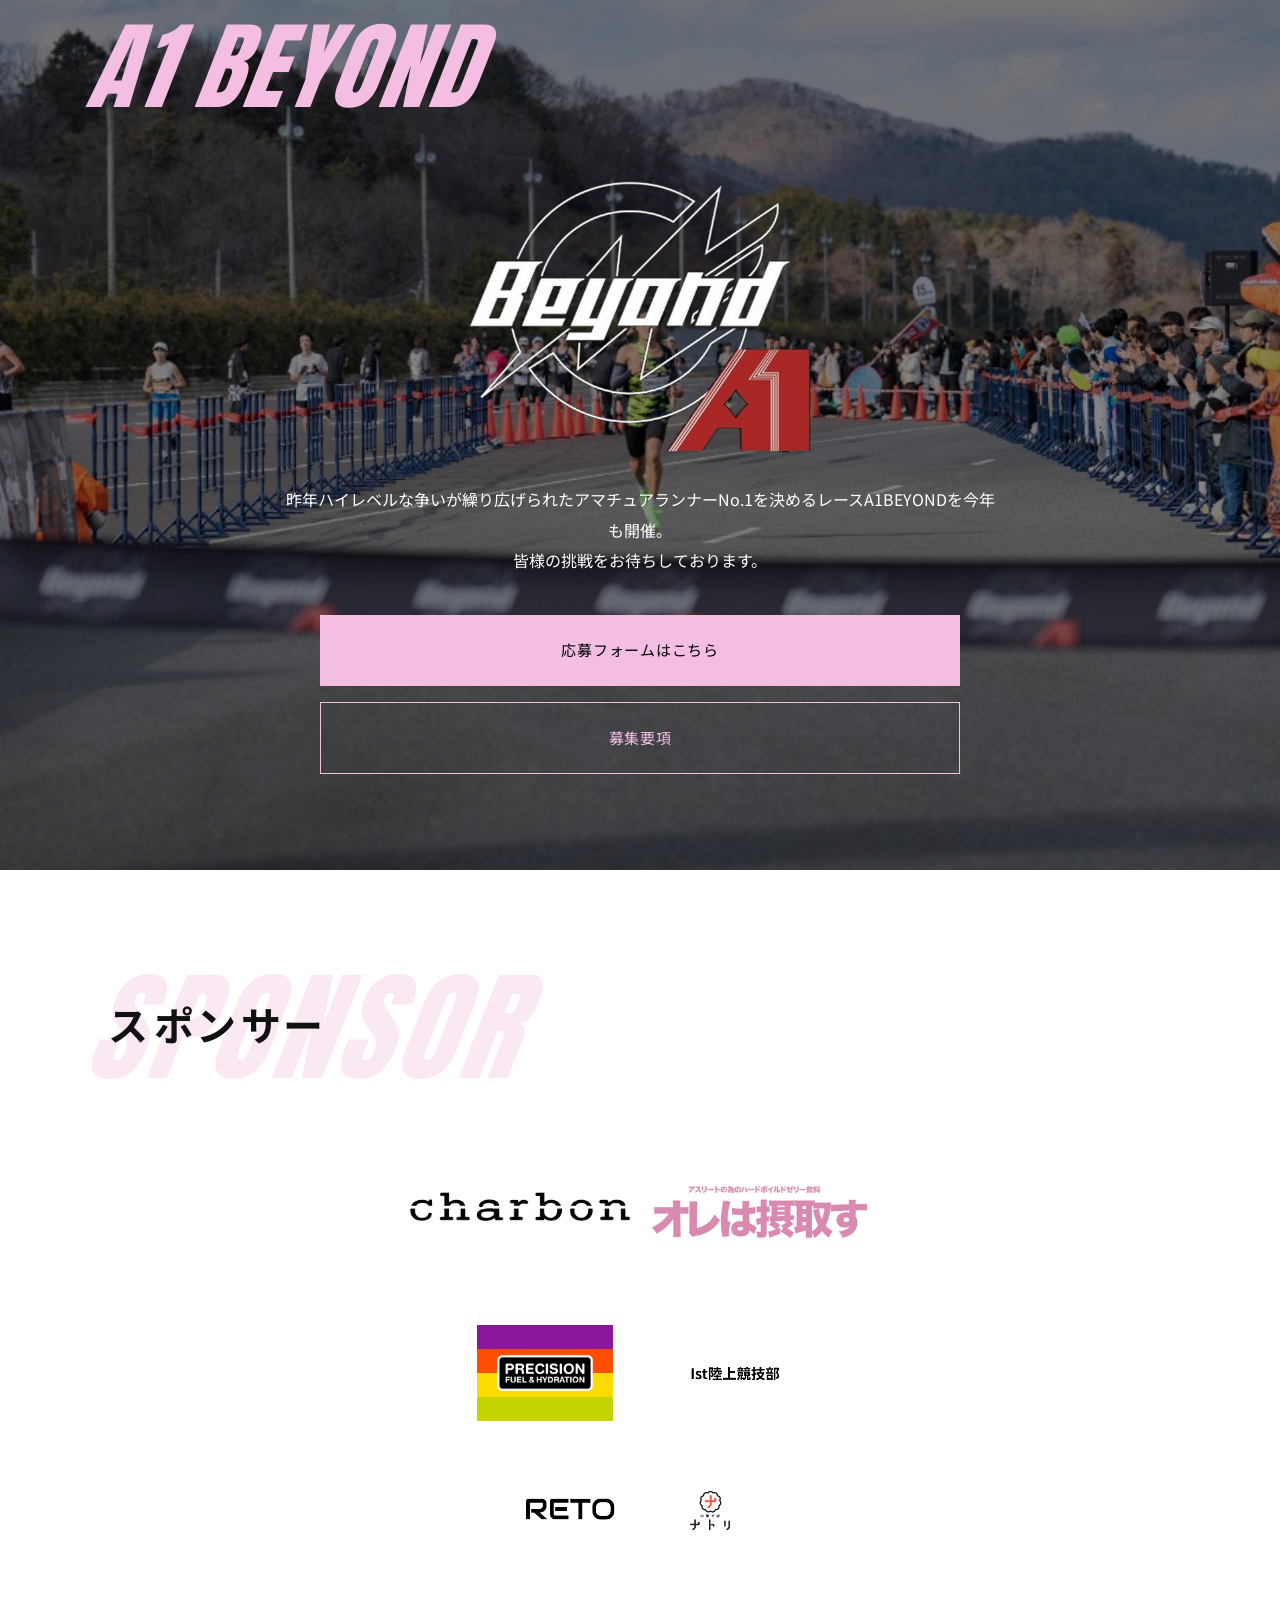
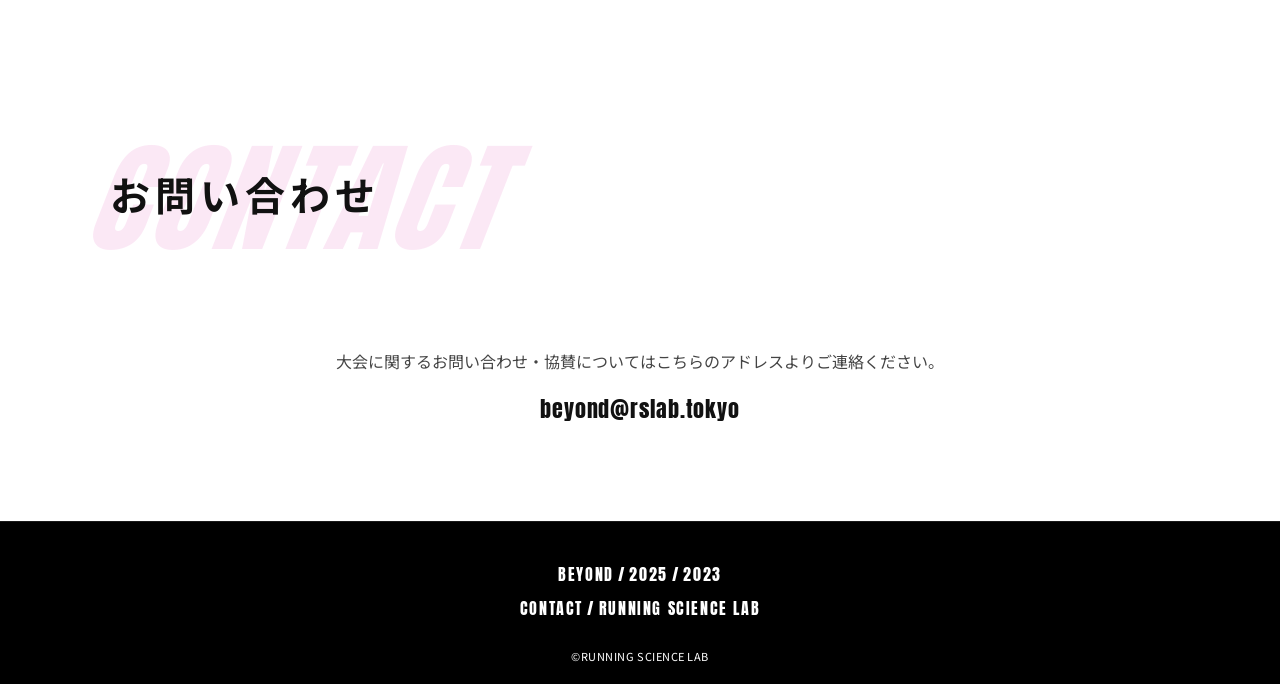
==== commit b24a094e: "ヒーロー背景・スライド切替改善とWP本番向けURL対応を追加。 余白部分に背景写真を配置し、スライド切替時に背面が透けないよう z-index 制御に変更。コンセプト文色の統一、スポンサーリンク追加、" ====
--- a/index.html
+++ b/index.html
@@ -16,8 +16,8 @@
 <header class="header">
   <a href="#" class="header__logo"><img src="images/beyond-logo.png" alt="BEYOND"></a>
   <nav class="header__nav">
+    <a href="#">ENTRY</a>
     <a href="news.html">NEWS</a>
-    <a href="#">ENTRY</a>
     <a href="#shop">SHOP</a>
     <a href="https://www.instagram.com/beyond_marathon/" class="header__icon" aria-label="Instagram" target="_blank" rel="noopener">
       <i class="fa-brands fa-instagram"></i>
@@ -142,9 +142,9 @@
         <p class="feature__schedule-more">詳細はこちら</p>
         <ul class="feature__schedule">
           <li><a href="https://moshicom.com/144049" target="_blank" rel="noopener">9/19(土) Eペース2時間走</a></li>
-          <li>10/17(土) Eペース3時間走</li>
-          <li>11/21(土) Mペース2時間走</li>
-          <li>12/5(土) Mペース2時間走</li>
+          <li><a href="https://moshicom.com/149837" target="_blank" rel="noopener">10/17(土) Eペース3時間走</a></li>
+          <li><a href="https://moshicom.com/149838" target="_blank" rel="noopener">11/21(土) Mペース2時間走</a></li>
+          <li>12月上旬 最終調整20km</li>
         </ul>
       </div>
     </div>
@@ -278,21 +278,22 @@
 
   <div class="sponsor__tier">
     <div class="sponsor__logos sponsor__logos--gold">
-      <div class="sponsor__logo-frame sponsor__logo-frame--real"><img src="images/sponsor-orewa-sesshu.png" alt="オレは摂取す"></div>
+      <a href="https://charbon-running.com/" class="sponsor__logo-frame sponsor__logo-frame--real" target="_blank" rel="noopener noreferrer"><img src="images/sponsor-charbon.png" alt="charbon"></a>
+      <a href="https://oresshu.com/" class="sponsor__logo-frame sponsor__logo-frame--real" target="_blank" rel="noopener noreferrer"><img src="images/sponsor-orewa-sesshu.png" alt="オレは摂取す"></a>
     </div>
   </div>
 
   <div class="sponsor__tier">
     <div class="sponsor__logos sponsor__logos--silver">
-      <div class="sponsor__logo-frame sponsor__logo-frame--real"><img src="images/sponsor-precision.png" alt="プレシジョン"></div>
+      <a href="https://pfandh.jp/" class="sponsor__logo-frame sponsor__logo-frame--real" target="_blank" rel="noopener noreferrer"><img src="images/sponsor-precision.png" alt="プレシジョン"></a>
       <div class="sponsor__logo-frame sponsor__logo-frame--real"><img src="images/ist-track-club-logo.png" alt="Ist陸上競技部"></div>
     </div>
   </div>
 
   <div class="sponsor__tier">
     <div class="sponsor__logos sponsor__logos--bronze">
-      <div class="sponsor__logo-frame sponsor__logo-frame--real"><img src="images/sponsor-reto.png" alt="RETO"></div>
-      <div class="sponsor__logo-frame sponsor__logo-frame--real"><img src="images/sponsor-natori.png" alt="中華そばナトリ"></div>
+      <a href="https://retorunning.com/" class="sponsor__logo-frame sponsor__logo-frame--real" target="_blank" rel="noopener noreferrer"><img src="images/sponsor-reto.png" alt="RETO"></a>
+      <a href="https://www.instagram.com/chukasoba_natori/" class="sponsor__logo-frame sponsor__logo-frame--real" target="_blank" rel="noopener noreferrer"><img src="images/sponsor-natori.png" alt="中華そばナトリ"></a>
     </div>
   </div>
   </div>
--- a/style.css
+++ b/style.css
@@ -27,22 +27,8 @@
   --gray-light2: #ebebeb;
   --gray-dark: #4b4746;
   --display: "Anton", "Noto Sans JP", sans-serif;
-  --font-dnp: "DNP Shuei Gothic Gin", "Noto Sans JP", sans-serif;
   --header-h: 64px;
   --hero-gap: clamp(16px, 2.5vw, 24px);
-}
-
-@font-face {
-  font-family: "DNP Shuei Gothic Gin";
-  src:
-    local("DNPShueiGoGinStd-B"),
-    local("DNP Shuei Gothic Gin Std B"),
-    local("DNP秀英角ゴシック銀 Std B"),
-    local("FOT-DNP Shuei Gothic Gin Std B"),
-    url("fonts/DNPShueiGoGinStd-B.woff2") format("woff2");
-  font-weight: 700;
-  font-style: normal;
-  font-display: swap;
 }
 
 /* Placeholder image frame */
@@ -105,7 +91,7 @@
   top: 50%;
   transform: translateY(-50%);
   z-index: 1;
-  font-family: var(--font-dnp);
+  font-family: "Noto Sans JP", sans-serif;
   font-size: clamp(24px, 3.8vw, 40px);
   font-weight: 700;
   letter-spacing: 0.14em;
@@ -249,7 +235,7 @@
 
 /* Hero */
 .hero {
-  background: #000;
+  background: #000 url("images/hero-bg.png") center center / cover no-repeat;
   padding: var(--hero-gap);
   position: relative;
   min-height: calc(100dvh - var(--header-h));
@@ -283,12 +269,22 @@
   background-position: center;
   background-repeat: no-repeat;
   opacity: 0;
-  transition: opacity 1.6s ease;
   z-index: 0;
 }
 
 .hero__slide.is-active {
   opacity: 1;
+  z-index: 1;
+}
+
+.hero__slide.is-leaving {
+  opacity: 1;
+  z-index: 2;
+  transition: opacity 1.6s ease;
+}
+
+.hero__slide.is-leaving.is-faded {
+  opacity: 0;
 }
 
 .hero__overlay {
@@ -421,6 +417,17 @@
   font-weight: 700;
 }
 
+.news-single__body {
+  max-width: 960px;
+  margin: 32px auto 0;
+  line-height: 1.9;
+  font-size: 16px;
+}
+
+.news-single__body p + p {
+  margin-top: 1em;
+}
+
 /* Concept */
 .concept {
   text-align: center;
@@ -450,7 +457,7 @@
   margin: 0 auto;
   font-size: 15px;
   line-height: 2;
-  color: #999;
+  color: #bbb;
   letter-spacing: 0.02em;
   text-align: center;
   text-wrap: pretty;
@@ -464,10 +471,6 @@
   margin-bottom: 0;
 }
 
-.concept__repeat-lead {
-  color: #bbb;
-}
-
 .concept__repeat-types {
   margin: 1.6em 0;
   padding: 1.2em 0;
@@ -484,7 +487,6 @@
 
 .concept__repeat-close {
   margin-top: 1.6em;
-  color: #bbb;
 }
 
 /* Feature */
@@ -837,6 +839,22 @@
   gap: 4px;
   white-space: normal;
   line-height: 1.3;
+}
+
+.entry__cta-title {
+  display: inline-flex;
+  align-items: center;
+  gap: 8px;
+}
+
+.entry__cta-icon {
+  display: inline-block;
+  width: 8px;
+  height: 8px;
+  border-top: 2px solid currentColor;
+  border-right: 2px solid currentColor;
+  transform: rotate(45deg);
+  flex-shrink: 0;
 }
 
 .entry__cta-soon {
@@ -1396,18 +1414,23 @@
 .a1beyond {
   position: relative;
   text-align: center;
-  overflow-x: visible;
+  overflow: hidden;
 }
 
 .a1beyond::before {
   content: "";
   position: absolute;
-  top: 0;
-  left: 50%;
-  transform: translateX(-50%);
-  height: 100%;
-  aspect-ratio: 1024 / 576;
-  background: url("images/a1beyond-bg.png") center / 100% 100% no-repeat;
+  inset: 0;
+  background: url("images/a1beyond-bg-photo.png") center / cover no-repeat;
+  pointer-events: none;
+  z-index: 0;
+}
+
+.a1beyond::after {
+  content: "";
+  position: absolute;
+  inset: 0;
+  background: rgba(0, 0, 0, 0.45);
   pointer-events: none;
   z-index: 0;
 }
@@ -1511,6 +1534,26 @@
   object-fit: contain;
 }
 
+a.sponsor__logo-frame {
+  text-decoration: none;
+  color: inherit;
+  transition: opacity 0.2s ease;
+}
+
+a.sponsor__logo-frame:hover {
+  opacity: 0.85;
+}
+
+a.sponsor__logo-frame {
+  text-decoration: none;
+  color: inherit;
+  transition: opacity 0.2s ease;
+}
+
+a.sponsor__logo-frame:hover {
+  opacity: 0.85;
+}
+
 /* Contact */
 .contact .fade-in {
   display: flex;
@@ -1604,7 +1647,7 @@
   .section { padding: 64px 24px; --section-pad-x: 24px; }
   .section__title { margin-bottom: 36px; }
   .section__title-en { font-size: clamp(52px, 14vw, 80px); }
-  .section__title-en--compact { font-size: clamp(40px, 12vw, 64px); }
+  .section__title-en--compact { font-size: clamp(52px, 14vw, 80px); }
   .section__title-ja { font-size: clamp(20px, 5.5vw, 30px); letter-spacing: 0.1em; }
   .section__title-ja--long { font-size: clamp(13px, 3.2vw, 22px); letter-spacing: 0.06em; }
   .guidelines .section__title {
@@ -1613,7 +1656,6 @@
     overflow: hidden;
   }
   .guidelines .section__title-en {
-    font-size: clamp(28px, 8.5vw, 48px);
     letter-spacing: 0;
     padding-right: 12px;
   }
@@ -1627,7 +1669,6 @@
     overflow: hidden;
   }
   .race-info .section__title-en {
-    font-size: clamp(36px, 11vw, 56px);
     letter-spacing: 0;
     padding-right: 12px;
   }
@@ -1649,17 +1690,16 @@
     min-width: 0;
     font-size: 14px;
     line-height: 1.85;
-    text-align: left;
-    text-wrap: pretty;
+    text-align: justify;
+    text-justify: inter-ideograph;
   }
   .concept__repeat br,
   .concept__br {
     display: none;
   }
   .concept__repeat p,
-  .concept__repeat-types,
-  .concept__repeat-types p {
-    display: inline;
+  .concept__repeat-types {
+    display: contents;
     margin: 0;
     padding: 0;
   }
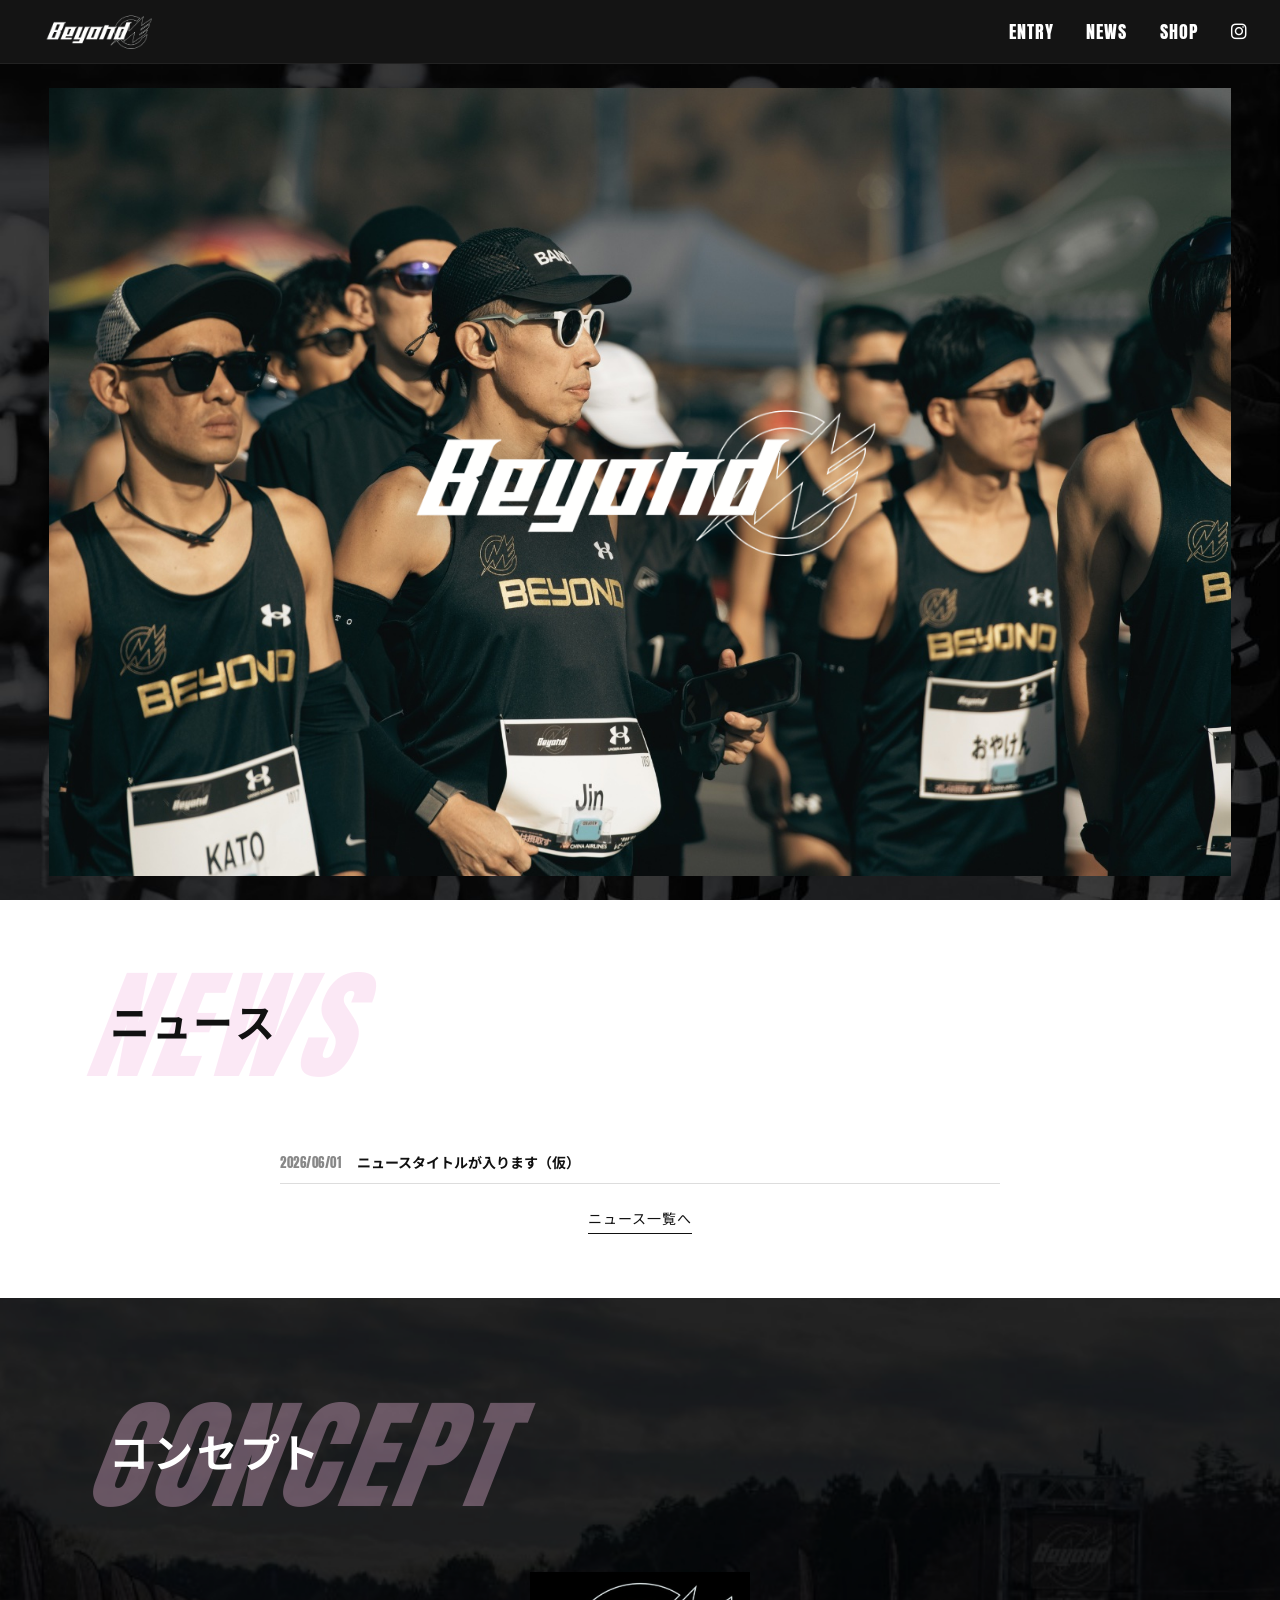
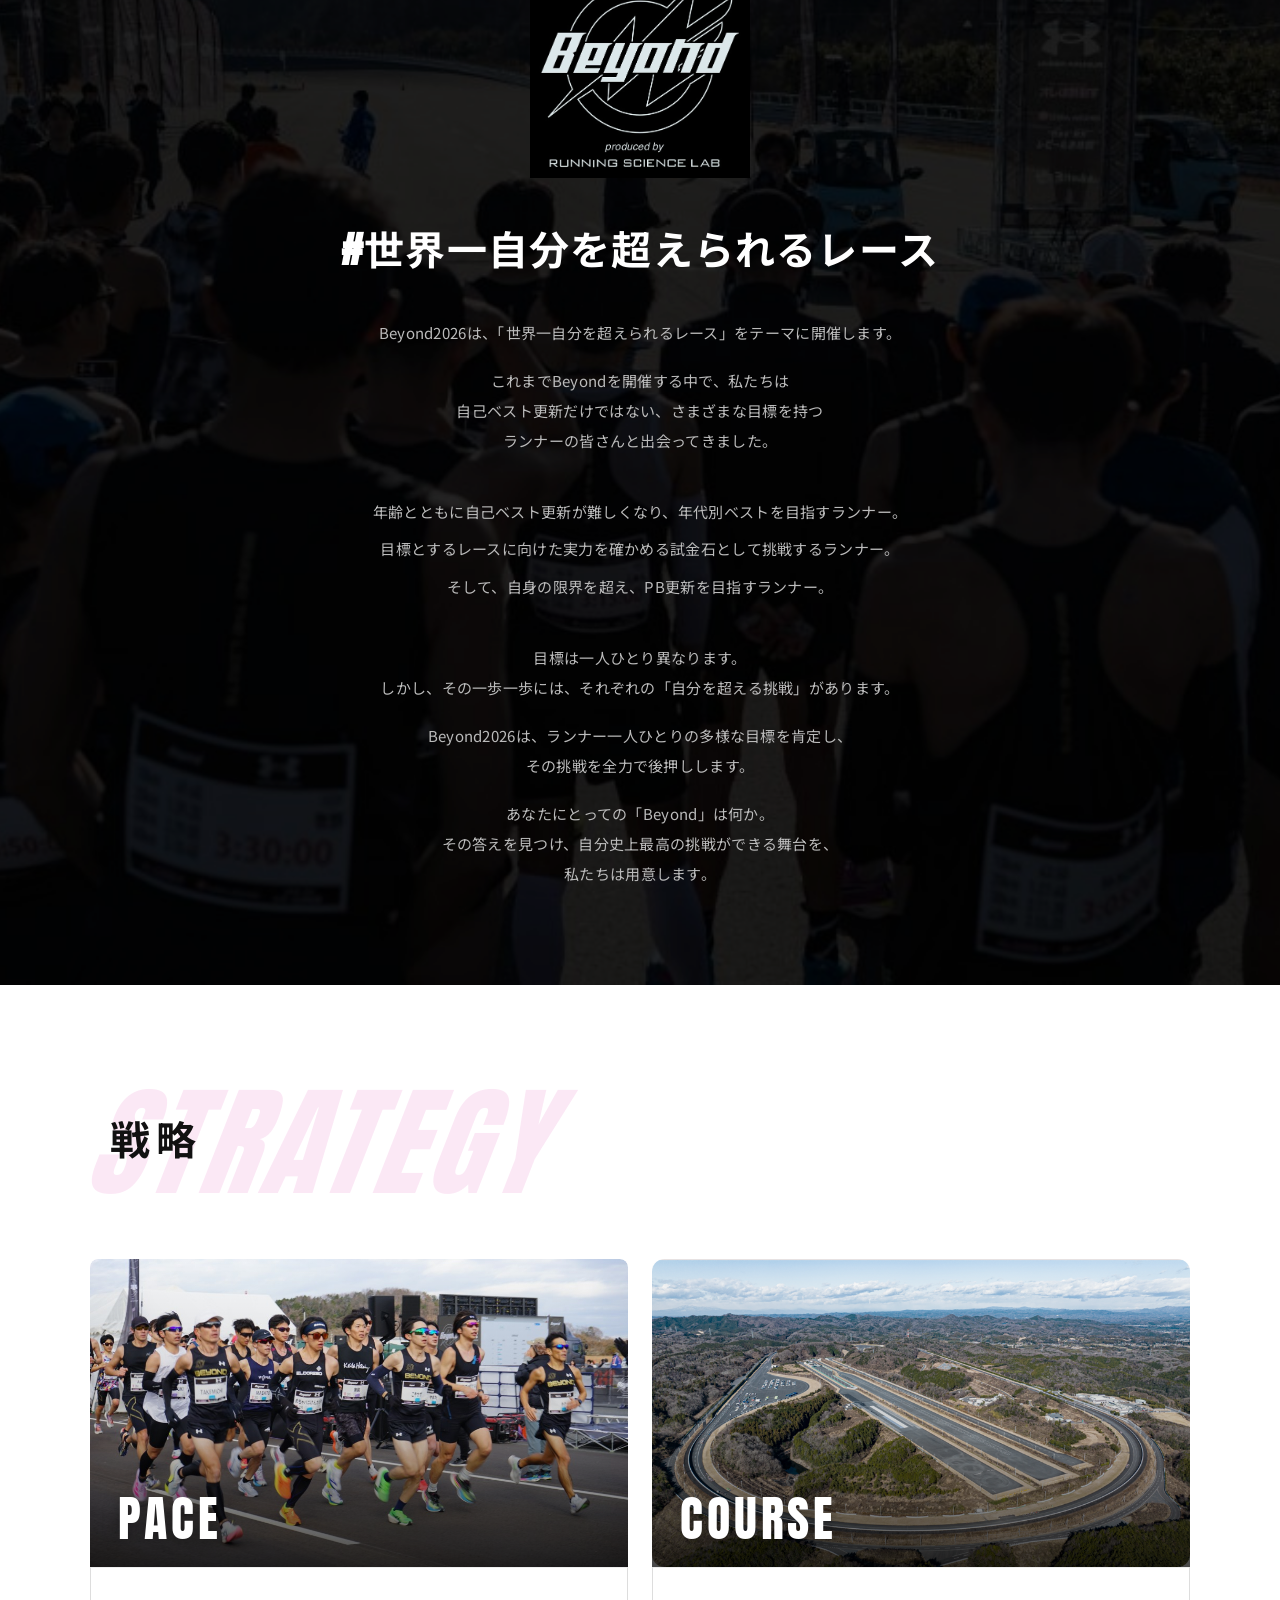
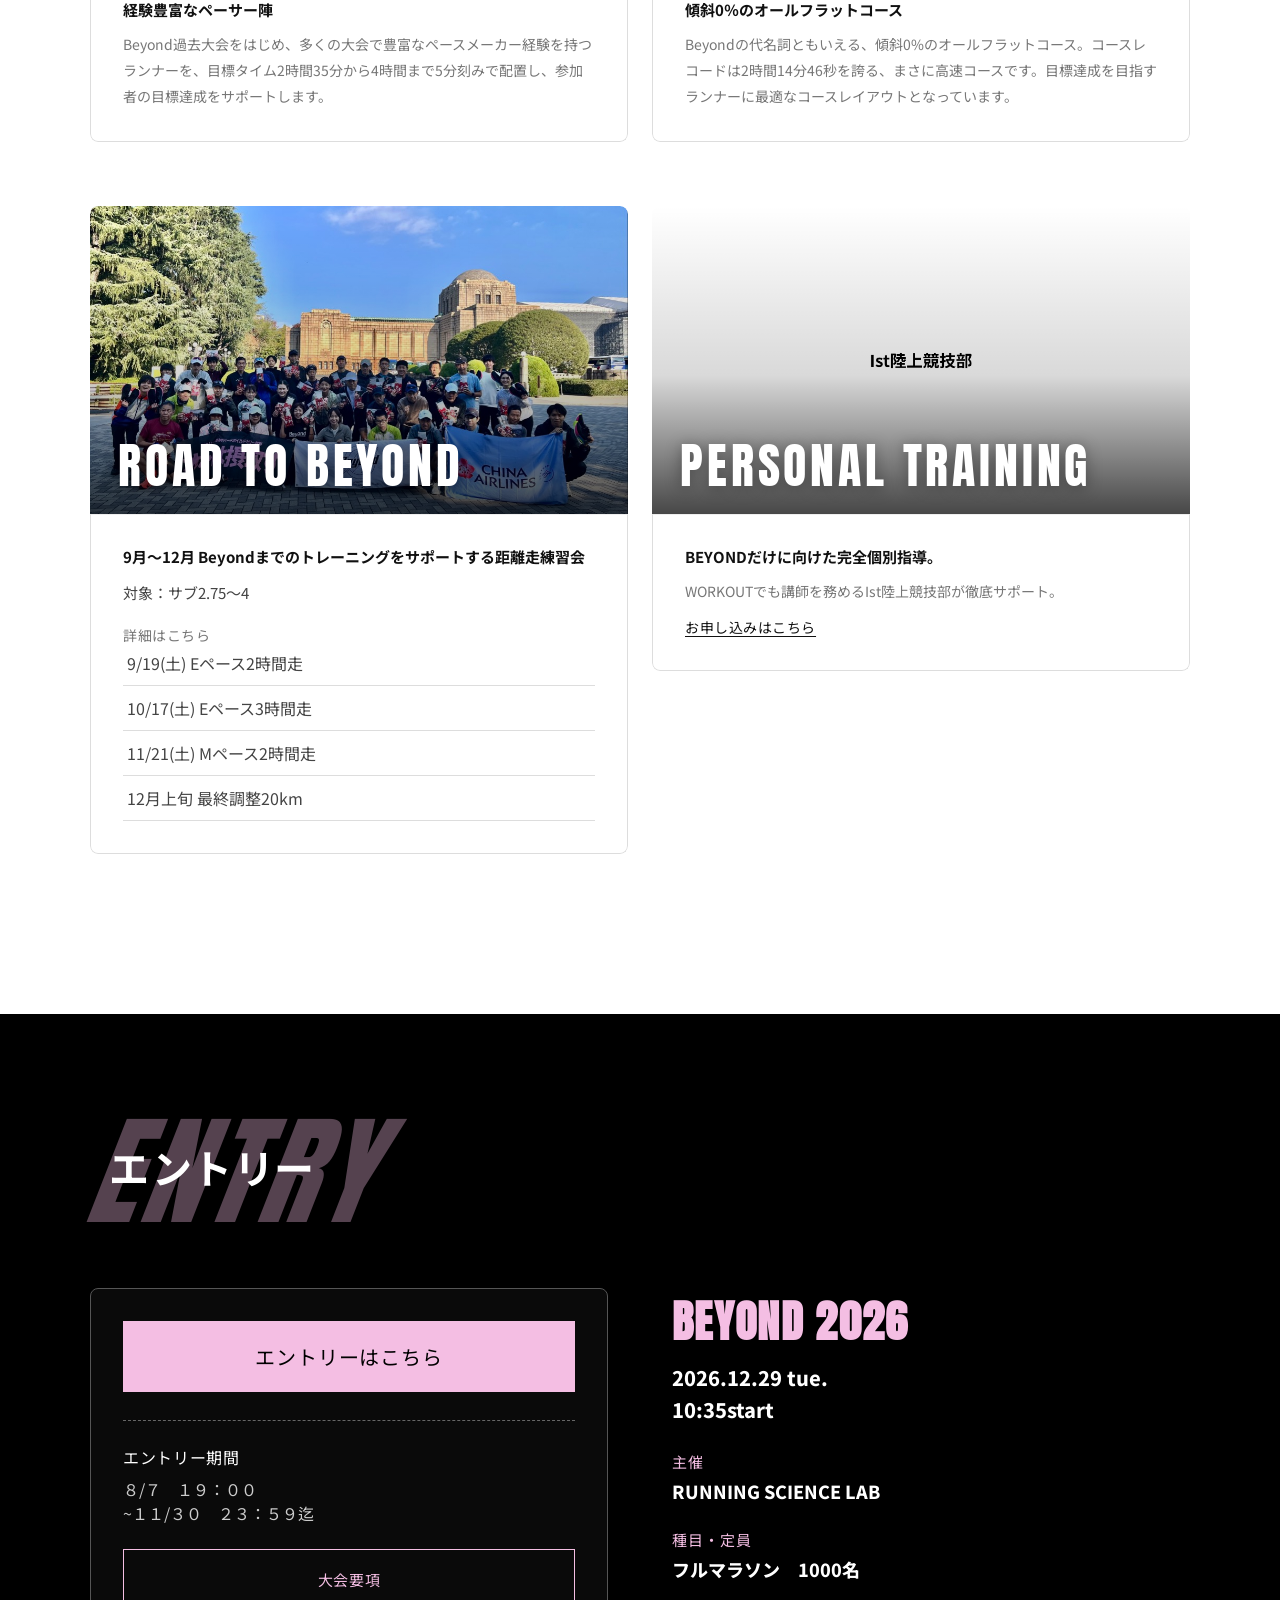
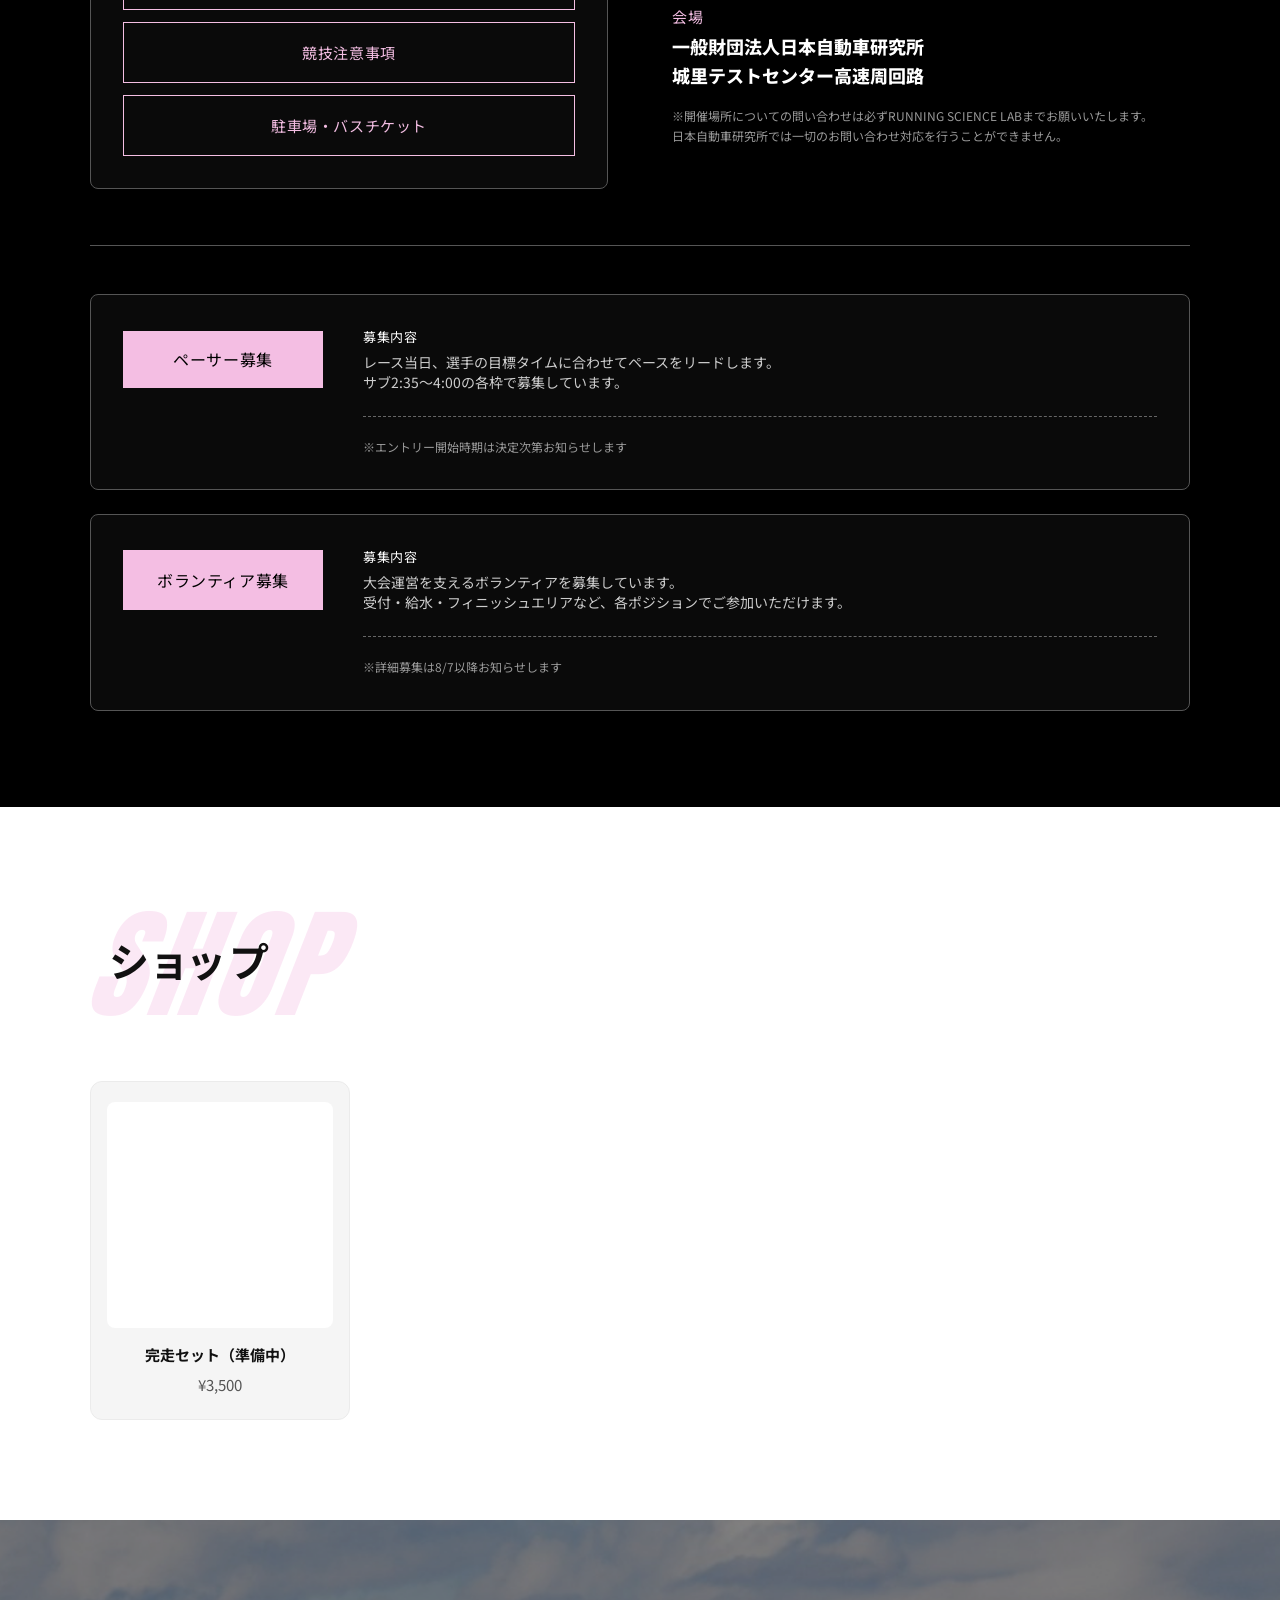
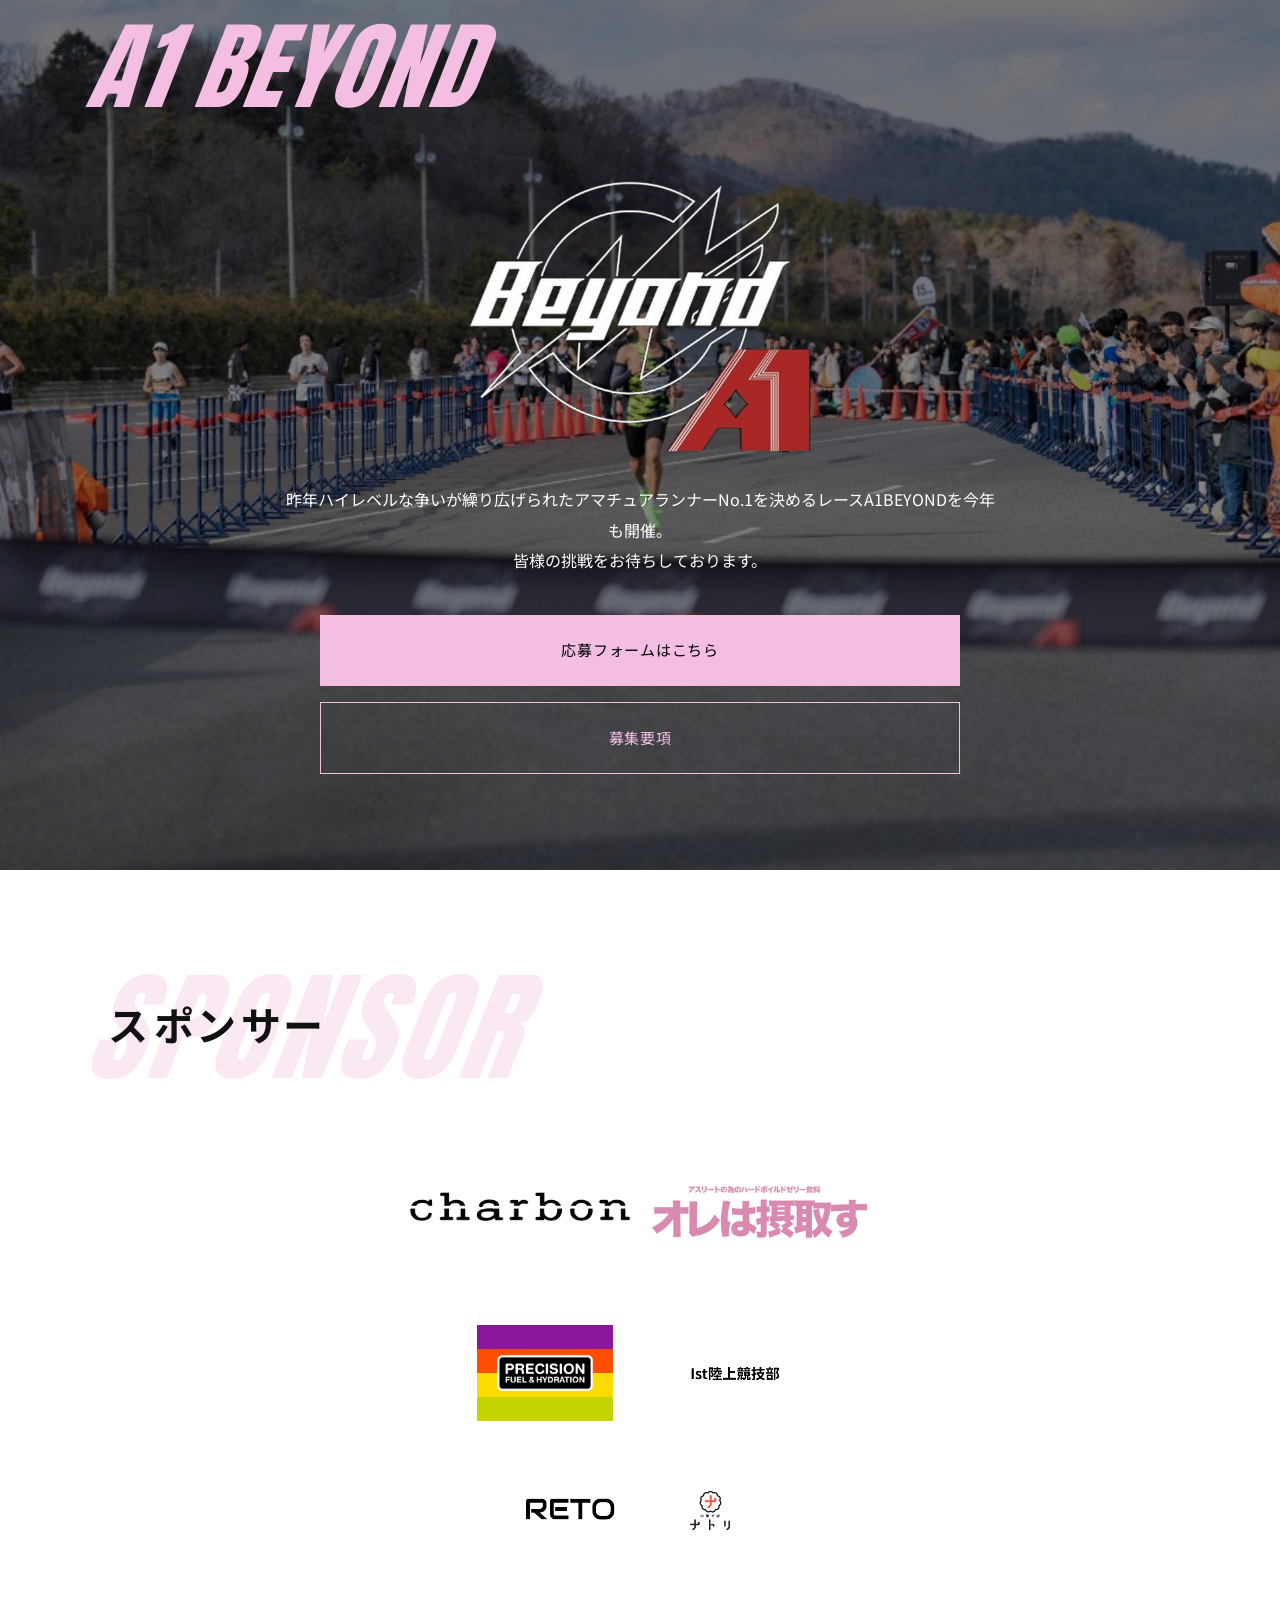
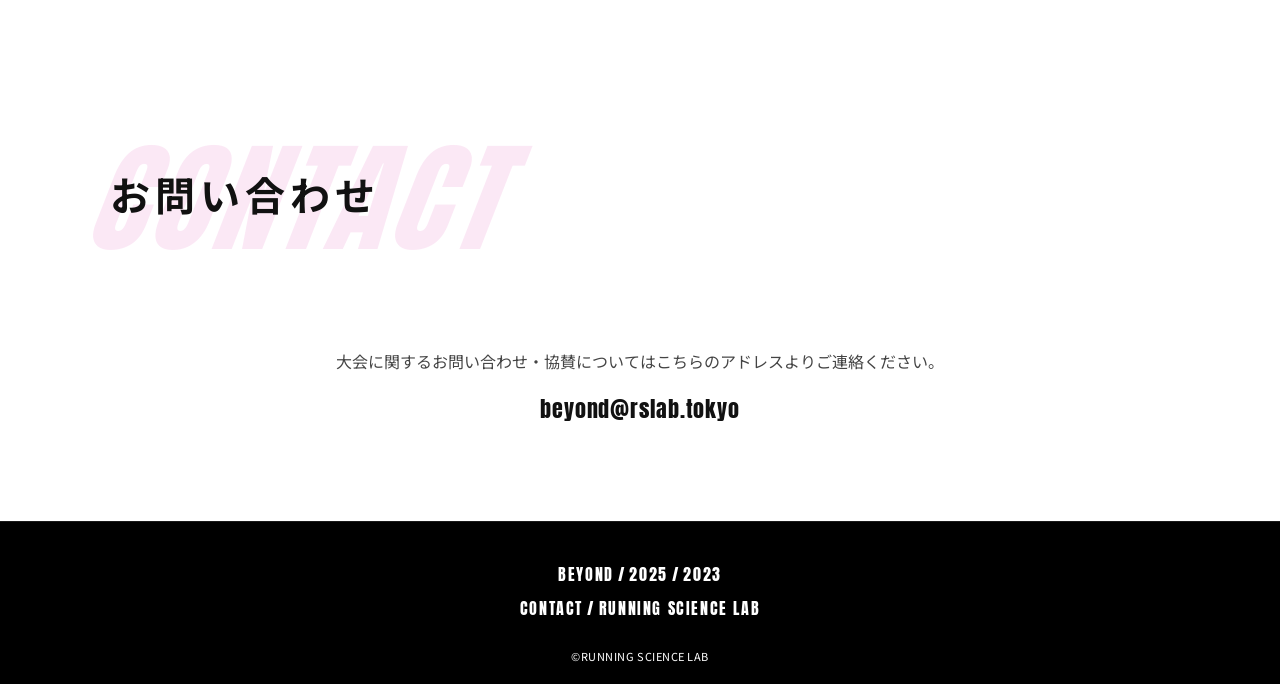
==== commit c14674cd: "旧WP退避に合わせLoaderで/beyond/2023/を除外し、フッターの年度リンクを設置。 Co-authored-by: Cursor <cursoragent@cursor.com>" ====
--- a/index.html
+++ b/index.html
@@ -314,7 +314,7 @@
 
 <footer class="footer">
   <p class="footer__line">
-    <a href="index.html" class="footer__link">BEYOND</a><span class="footer__sep" aria-hidden="true">/</span><a href="#" class="footer__link">2025</a><span class="footer__sep" aria-hidden="true">/</span><a href="#" class="footer__link">2023</a>
+    <a href="index.html" class="footer__link">BEYOND</a><span class="footer__sep" aria-hidden="true">/</span><a href="https://beyond2025rslab.com/top/" class="footer__link" target="_blank" rel="noopener">2025</a><span class="footer__sep" aria-hidden="true">/</span><a href="https://rslab.tokyo/beyond/2023/" class="footer__link">2023</a>
   </p>
   <p class="footer__line footer__line--sub">
     <a href="https://rslab.tokyo/beyond-contact" class="footer__link" target="_blank" rel="noopener">CONTACT</a><span class="footer__sep" aria-hidden="true">/</span><a href="https://rslab.tokyo" class="footer__link" target="_blank" rel="noopener">RUNNING SCIENCE LAB</a>
--- a/style.css
+++ b/style.css
@@ -430,7 +430,32 @@
 
 /* Concept */
 .concept {
+  position: relative;
   text-align: center;
+  overflow: hidden;
+}
+
+.concept::before {
+  content: "";
+  position: absolute;
+  inset: 0;
+  background: url("images/concept-bg-photo.png") center / cover no-repeat;
+  pointer-events: none;
+  z-index: 0;
+}
+
+.concept::after {
+  content: "";
+  position: absolute;
+  inset: 0;
+  background: rgba(0, 0, 0, 0.45);
+  pointer-events: none;
+  z-index: 0;
+}
+
+.concept > .fade-in {
+  position: relative;
+  z-index: 1;
 }
 
 .concept__logo {
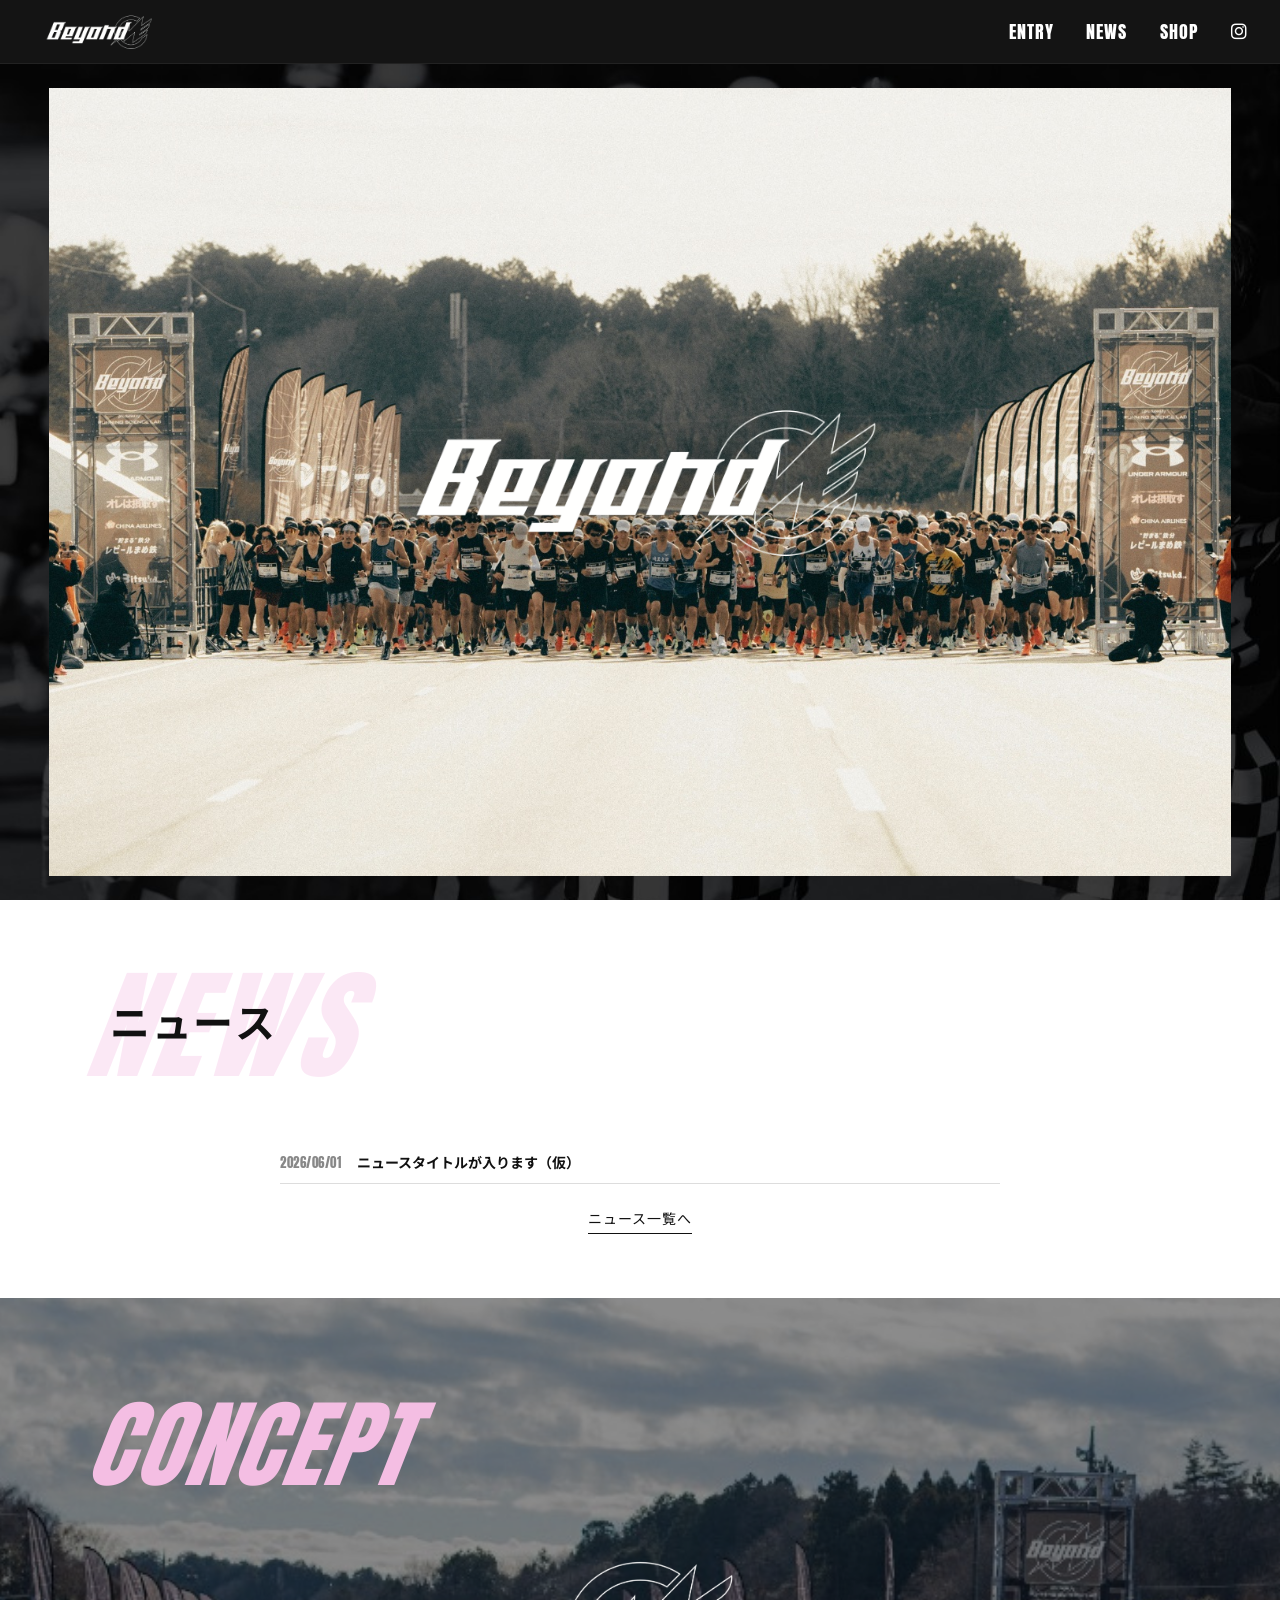
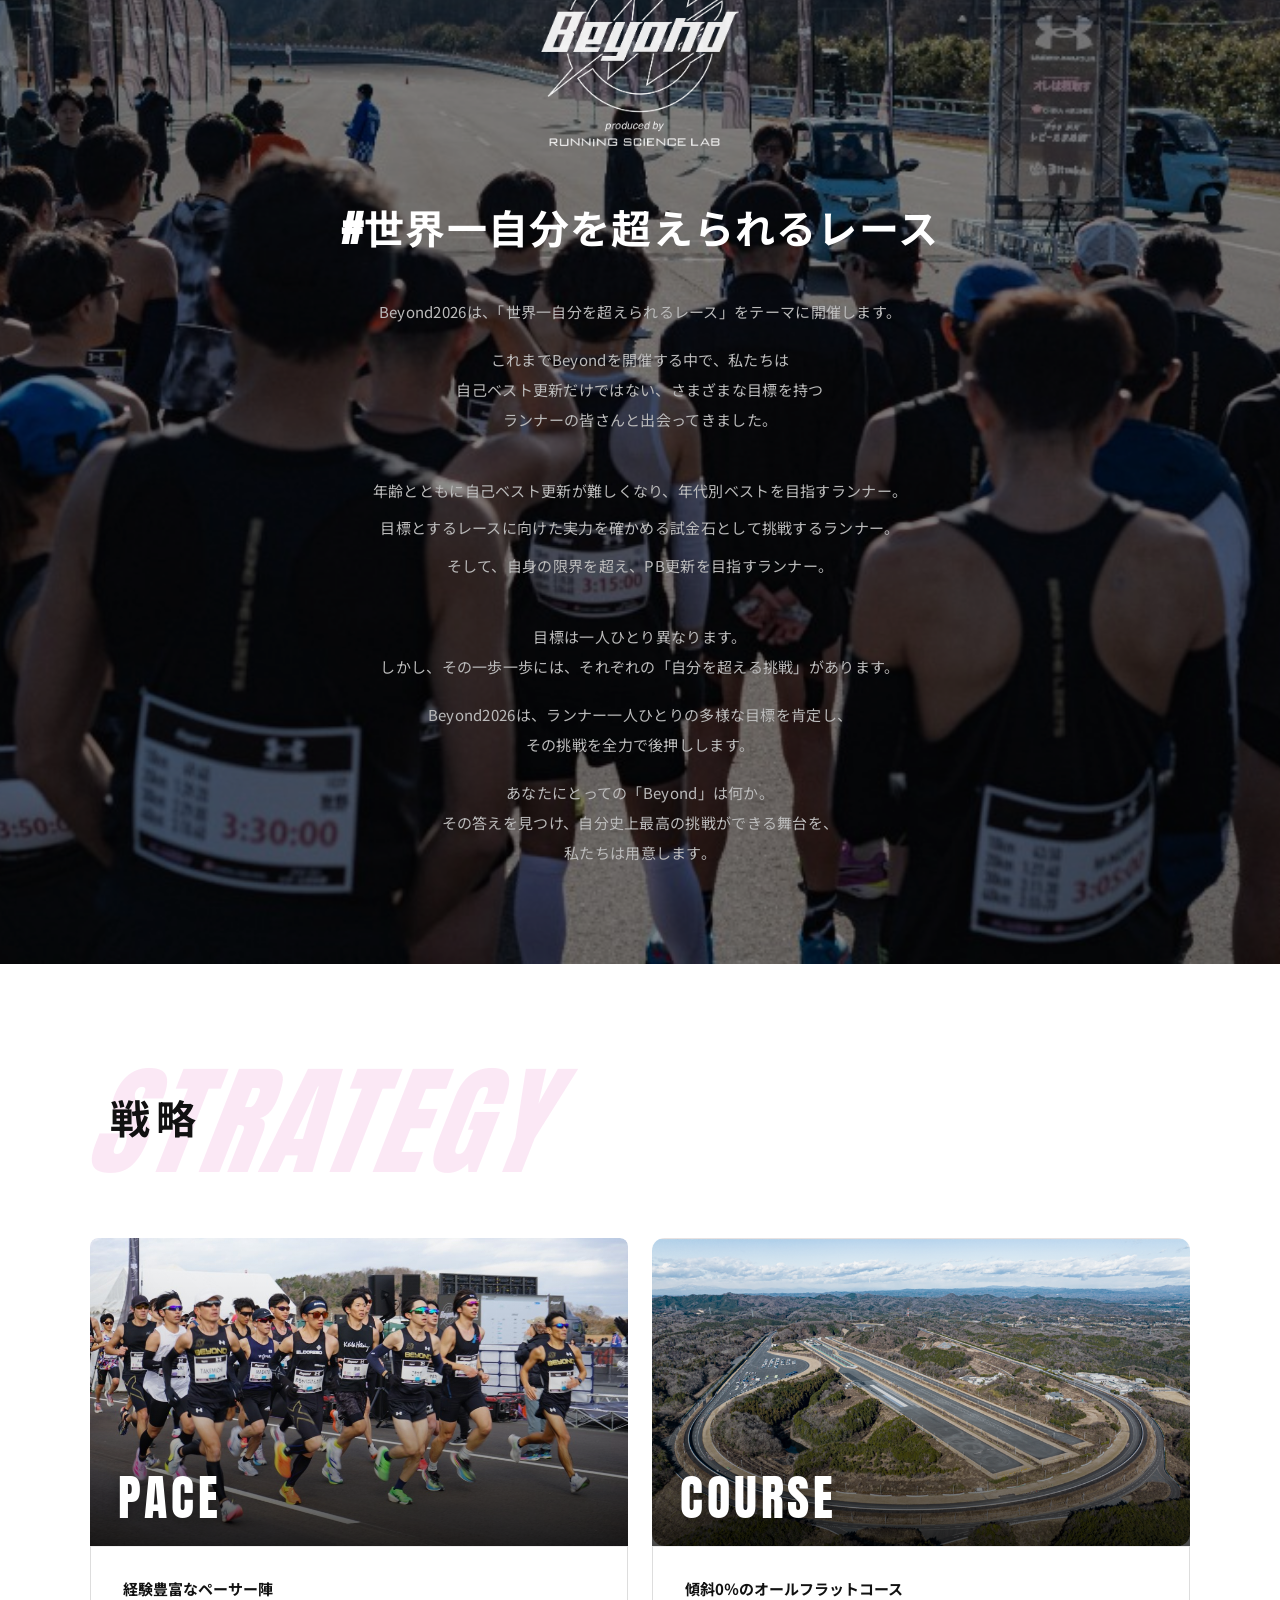
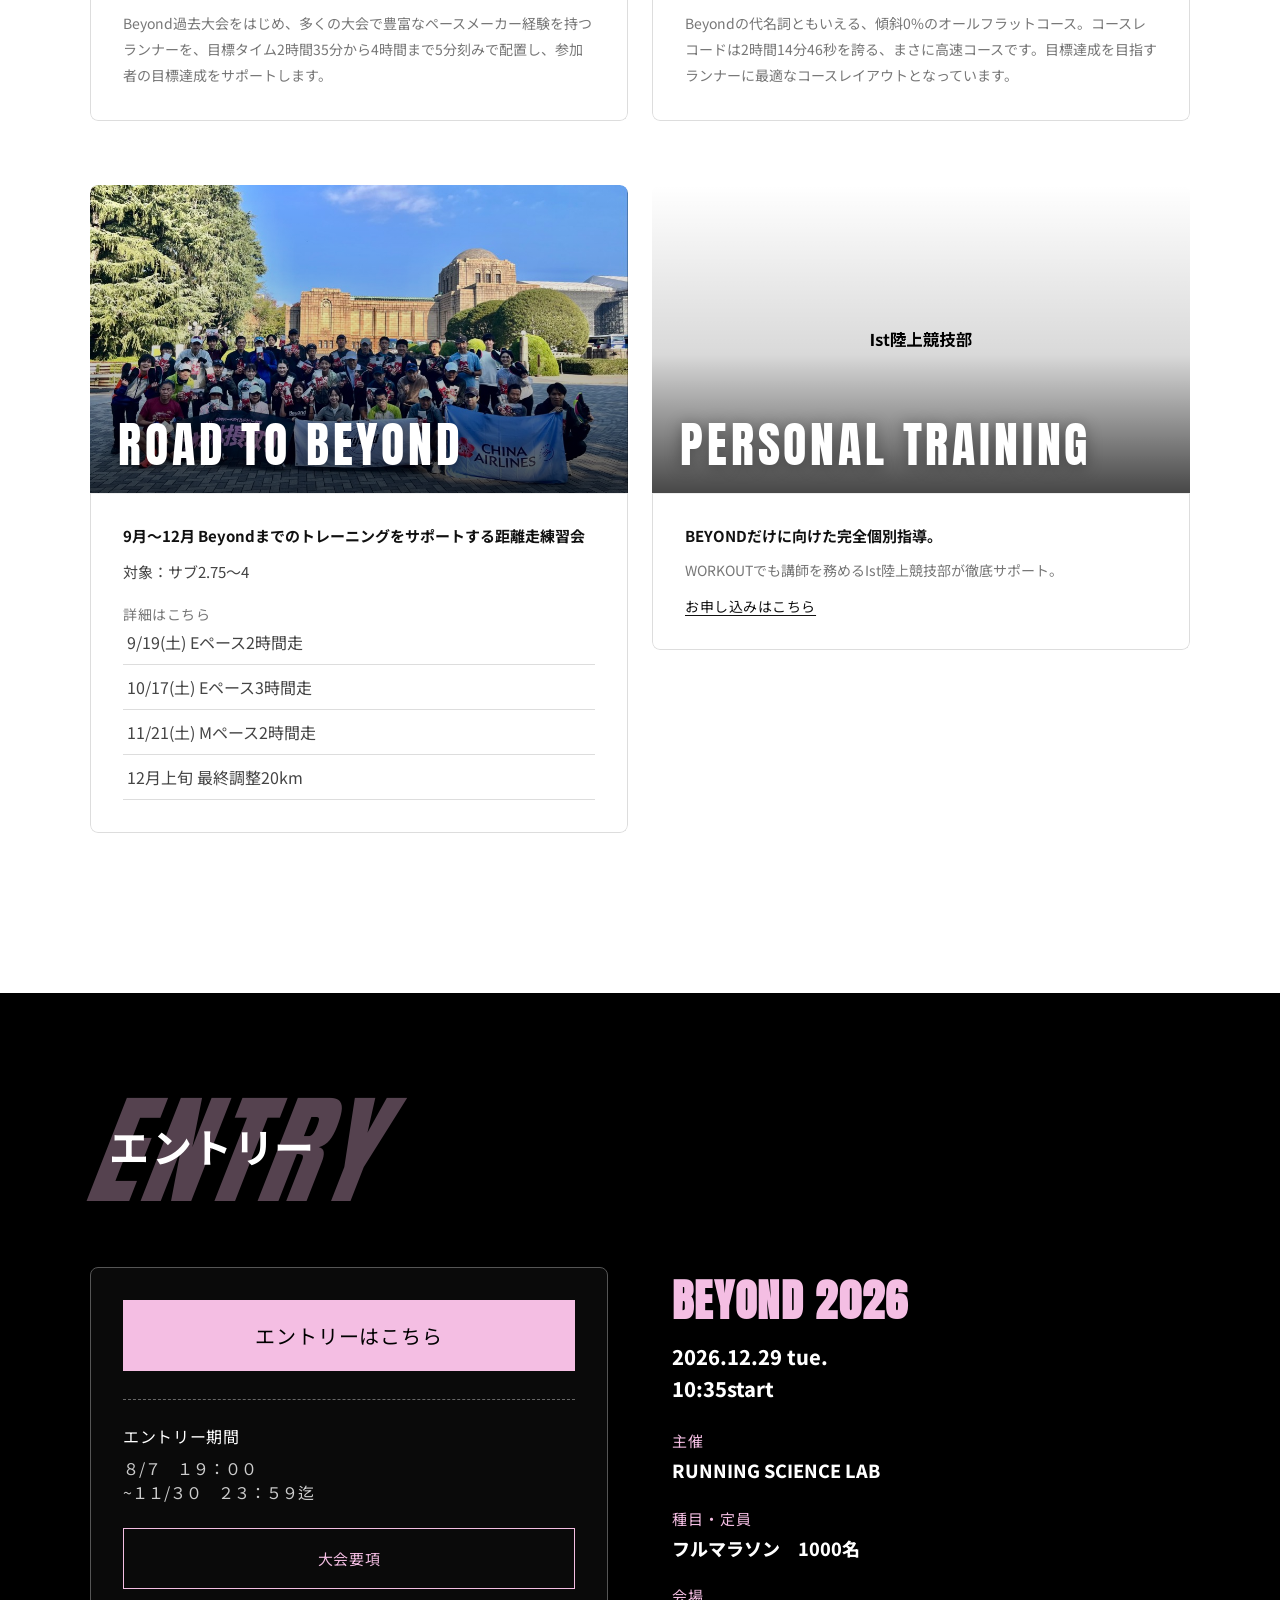
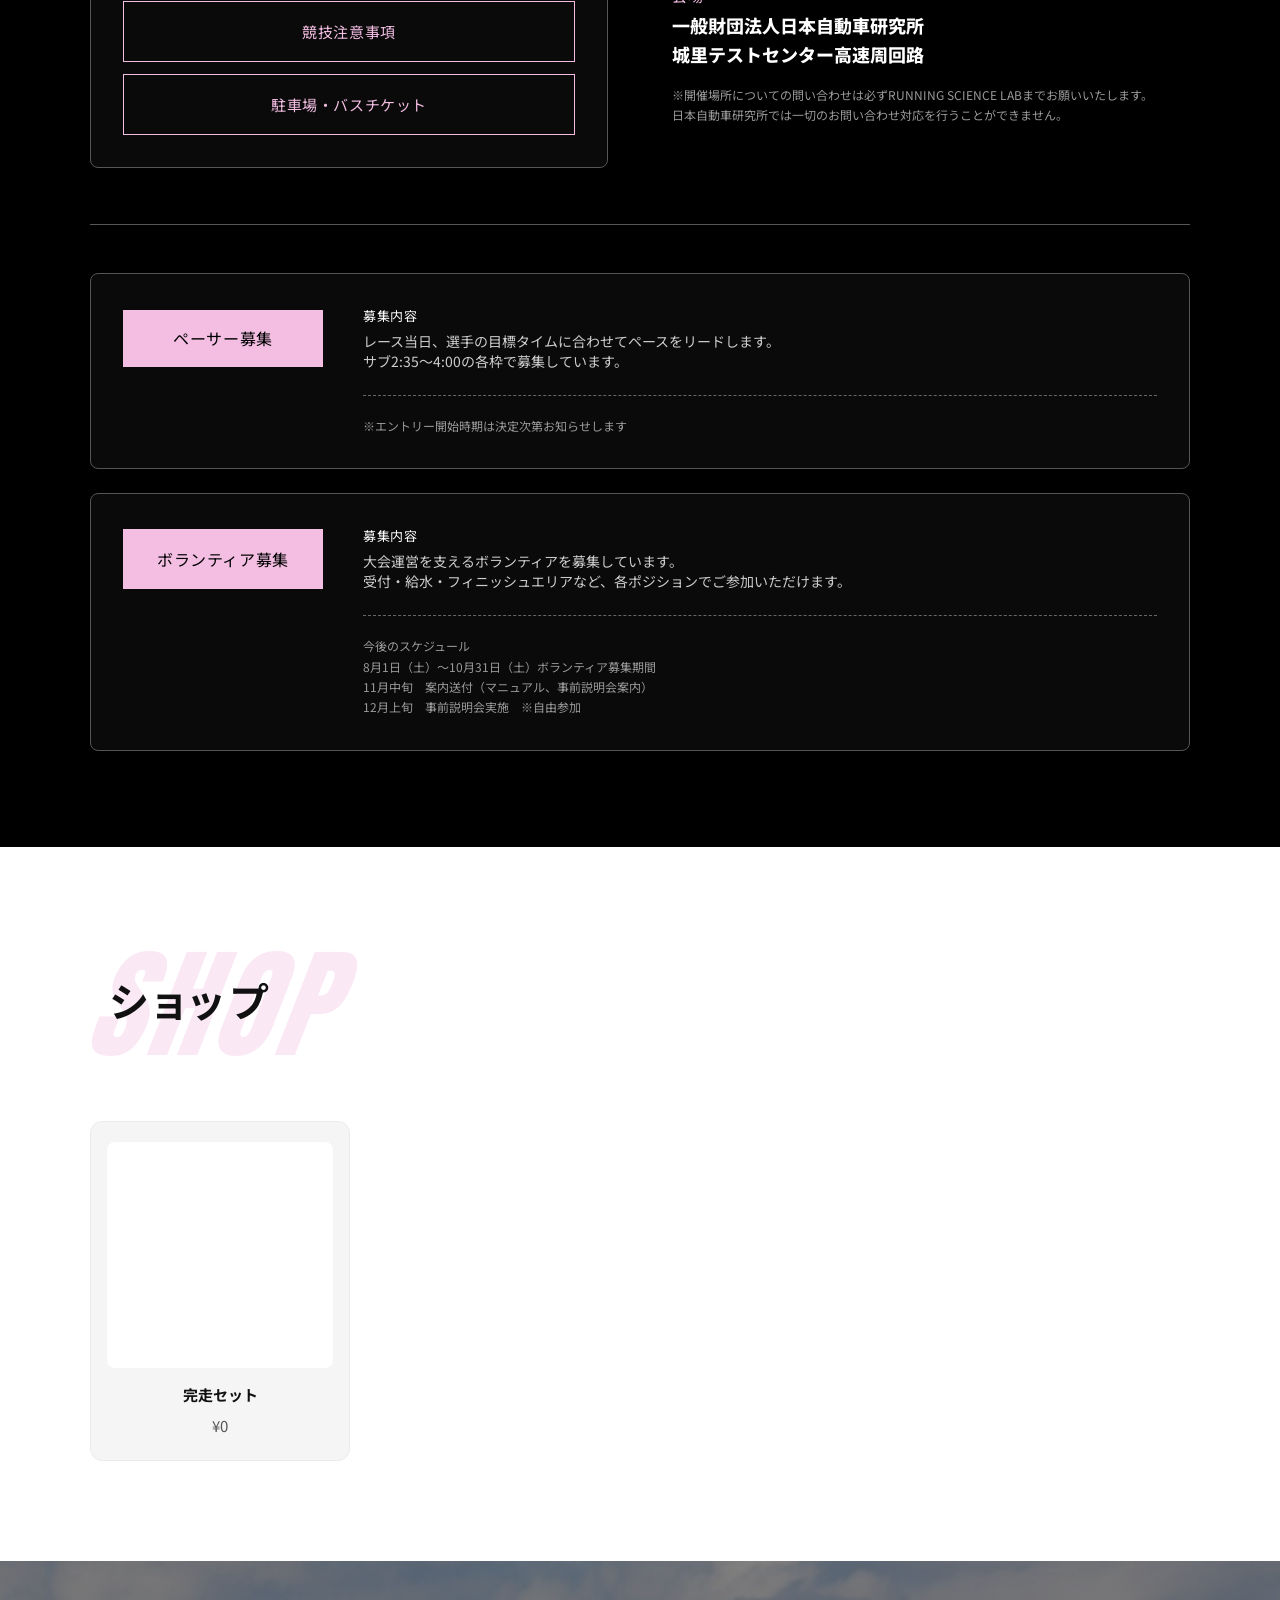
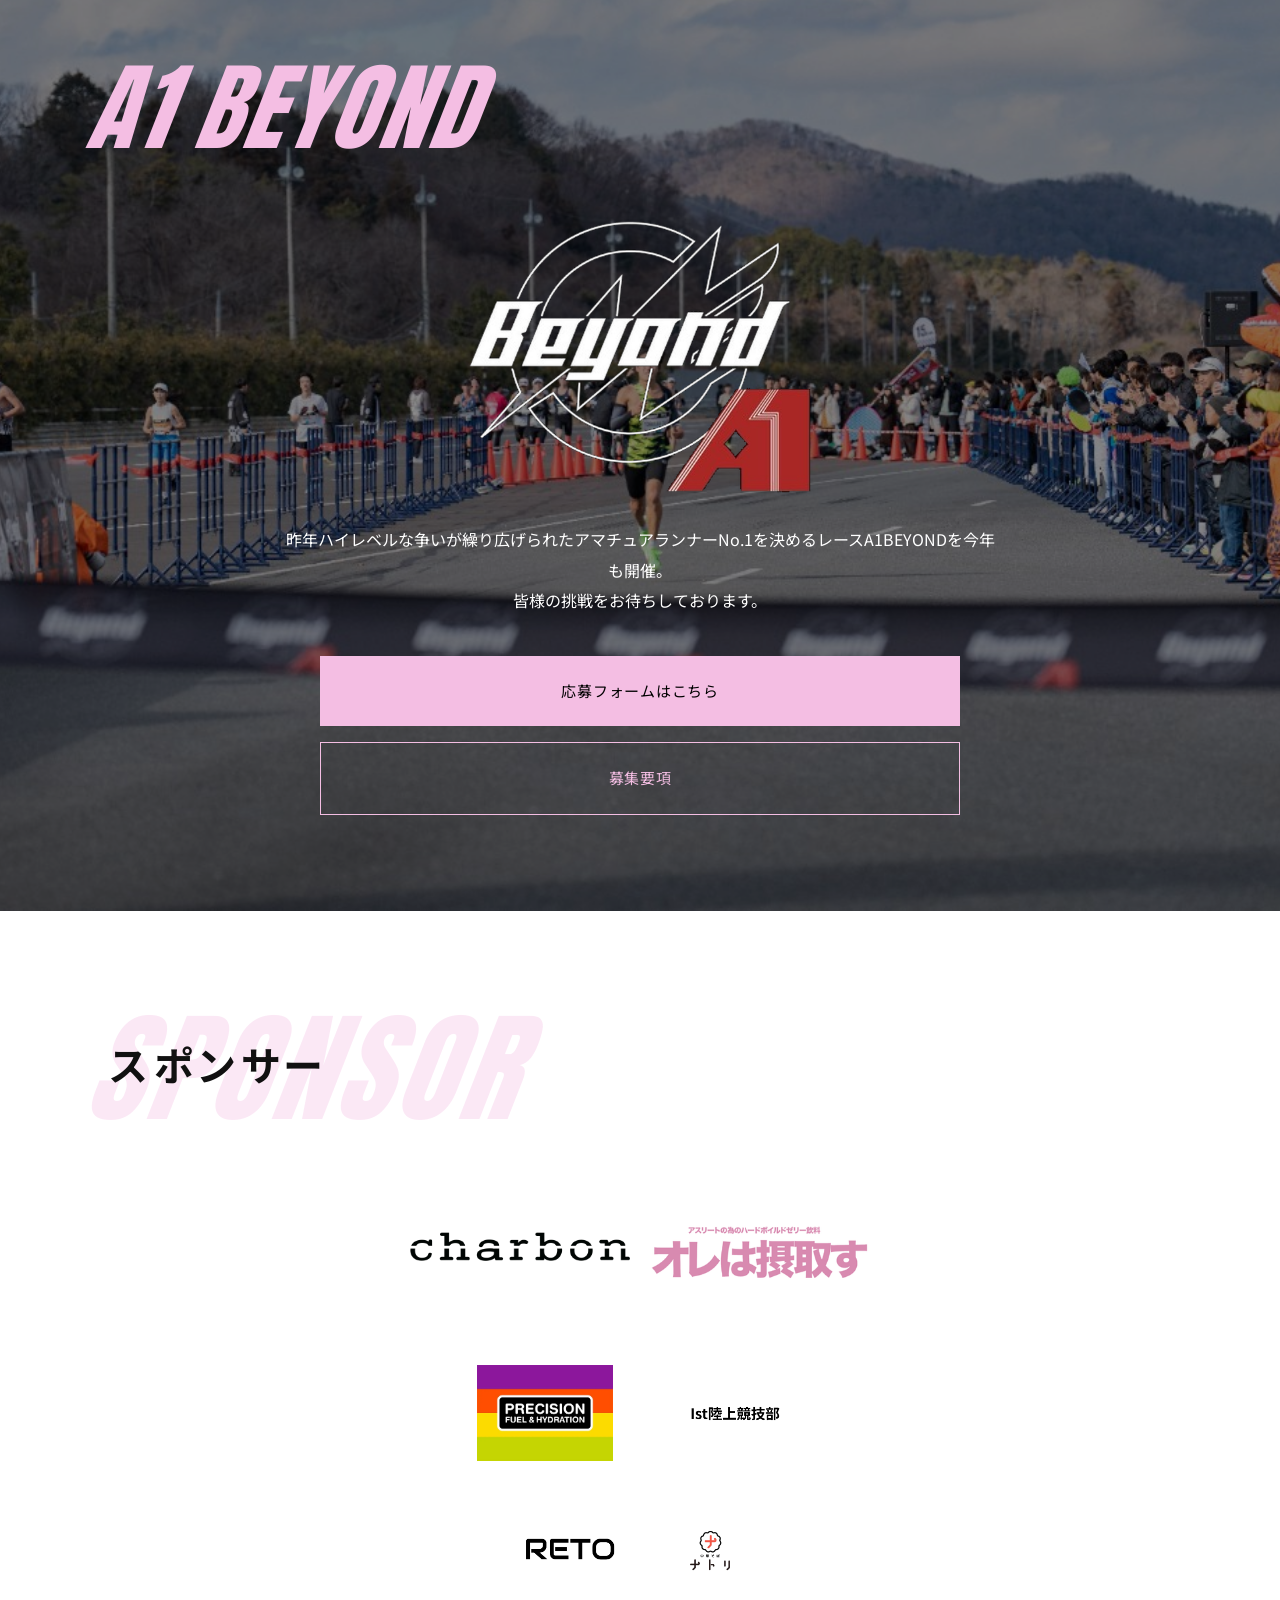
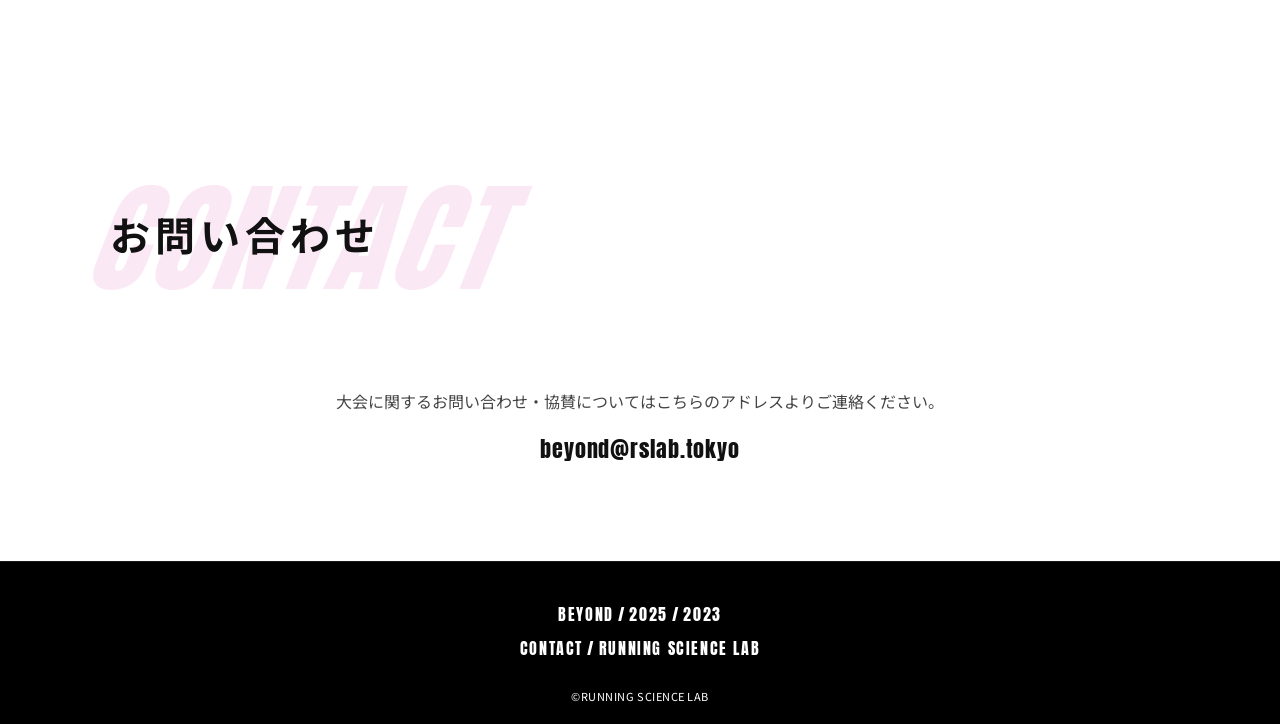
==== commit a6ede4d2: "トップのコンテンツ更新とエントリー導線、コンセプト見出し・背景の調整。 ショップ価格を¥0に変更し、モシコムへのENTRYリンクを設置。ボランティア案内・完走セット表記を更新し、コンセプト背景と見出し" ====
--- a/index.html
+++ b/index.html
@@ -16,7 +16,7 @@
 <header class="header">
   <a href="#" class="header__logo"><img src="images/beyond-logo.png" alt="BEYOND"></a>
   <nav class="header__nav">
-    <a href="#">ENTRY</a>
+    <a href="https://moshicom.com/148834" target="_blank" rel="noopener">ENTRY</a>
     <a href="news.html">NEWS</a>
     <a href="#shop">SHOP</a>
     <a href="https://www.instagram.com/beyond_marathon/" class="header__icon" aria-label="Instagram" target="_blank" rel="noopener">
@@ -75,10 +75,9 @@
 <section id="concept" class="concept section section--black">
   <div class="fade-in">
   <h2 class="section__title">
-    <span class="section__title-en" aria-hidden="true">CONCEPT</span>
-    <span class="section__title-ja">コンセプト</span>
-  </h2>
-  <div class="concept__logo"><img src="images/beyond-logo-full.jpg" alt="BEYOND produced by RUNNING SCIENCE LAB"></div>
+    <span class="section__title-en section__title-en--compact" aria-hidden="true">CONCEPT</span>
+  </h2>
+  <div class="concept__logo"><img src="images/beyond-logo-full.png" alt="BEYOND produced by RUNNING SCIENCE LAB"></div>
   <h2 class="concept__heading">#世界一自分を超えられるレース</h2>
   <div class="concept__repeat">
     <p class="concept__repeat-lead">Beyond2026は、「世界一自分を超えられるレース」をテーマに開催します。</p>
@@ -174,7 +173,7 @@
 
   <div class="entry__top">
     <div class="entry__left entry__left--ticket">
-      <a href="#" class="entry__cta">エントリーはこちら</a>
+      <a href="https://moshicom.com/148834" class="entry__cta" target="_blank" rel="noopener">エントリーはこちら</a>
       <p class="entry__period-label">エントリー期間</p>
       <p class="entry__period">８/７　１９：００<br>~１１/３０　２３：５９迄</p>
       <div class="entry__left-buttons">
@@ -214,7 +213,7 @@
       <a href="https://forms.gle/y62hcPFHfuzGdXcu8" class="entry__cta" target="_blank" rel="noopener">ボランティア募集</a>
       <p class="entry__period-label">募集内容</p>
       <p class="entry__period">大会運営を支えるボランティアを募集しています。<br>受付・給水・フィニッシュエリアなど、各ポジションでご参加いただけます。</p>
-      <p class="entry__note">※詳細募集は8/7以降お知らせします</p>
+      <p class="entry__note">今後のスケジュール<br>8月1日（土）〜10月31日（土）ボランティア募集期間<br>11月中旬　案内送付（マニュアル、事前説明会案内）<br>12月上旬　事前説明会実施　※自由参加</p>
     </div>
   </div>
   </div>
@@ -235,8 +234,8 @@
         <div class="shop__grid">
           <article class="shop__card">
             <div class="shop__card-photo"></div>
-            <p class="shop__card-name">完走セット（準備中）</p>
-            <p class="shop__card-price">¥3,500</p>
+            <p class="shop__card-name">完走セット</p>
+            <p class="shop__card-price">¥0</p>
           </article>
           <!-- 商品追加時: 下記をコピーして shop__grid 内に並べる
           <article class="shop__card">
--- a/style.css
+++ b/style.css
@@ -219,10 +219,12 @@
   margin-right: auto;
 }
 
+.concept .section__title-ja,
 .a1beyond .section__title-ja {
   display: none;
 }
 
+.concept .section__title-en,
 .a1beyond .section__title-en {
   opacity: 1;
   color: var(--teal);
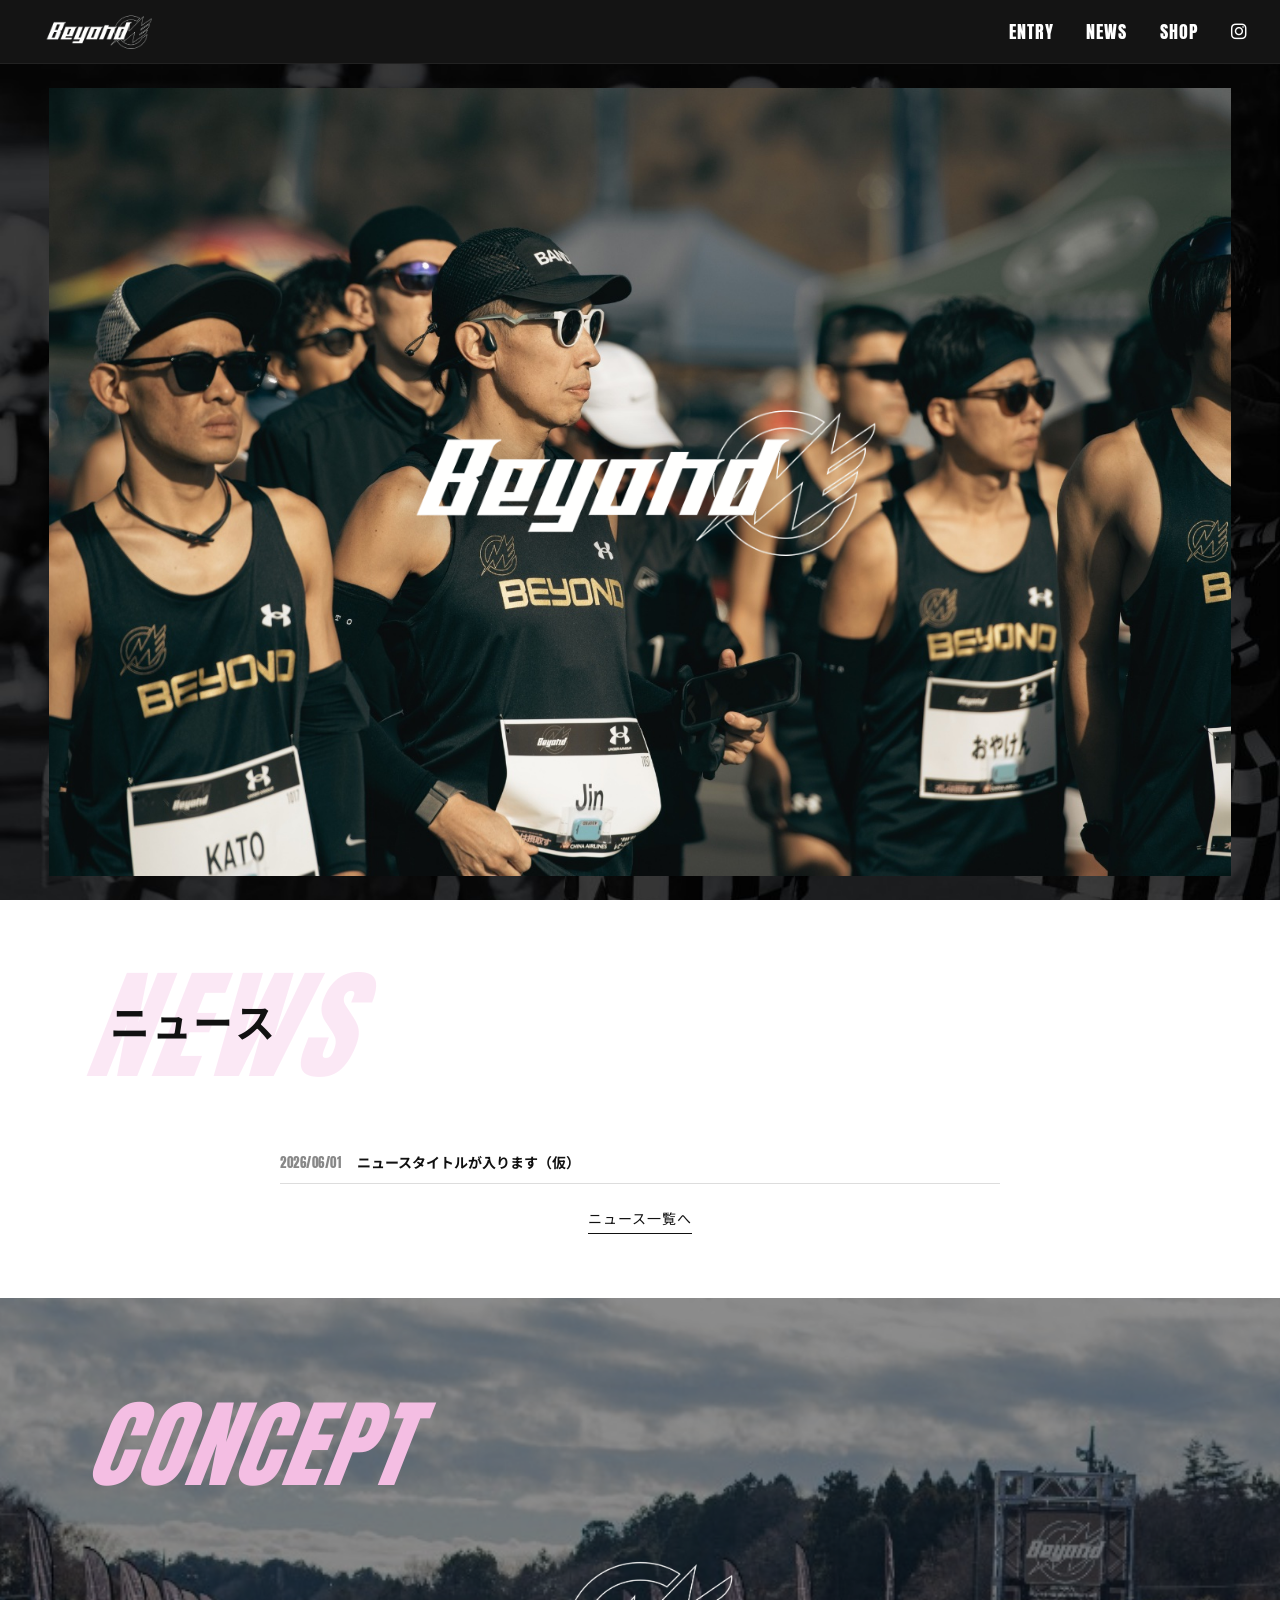
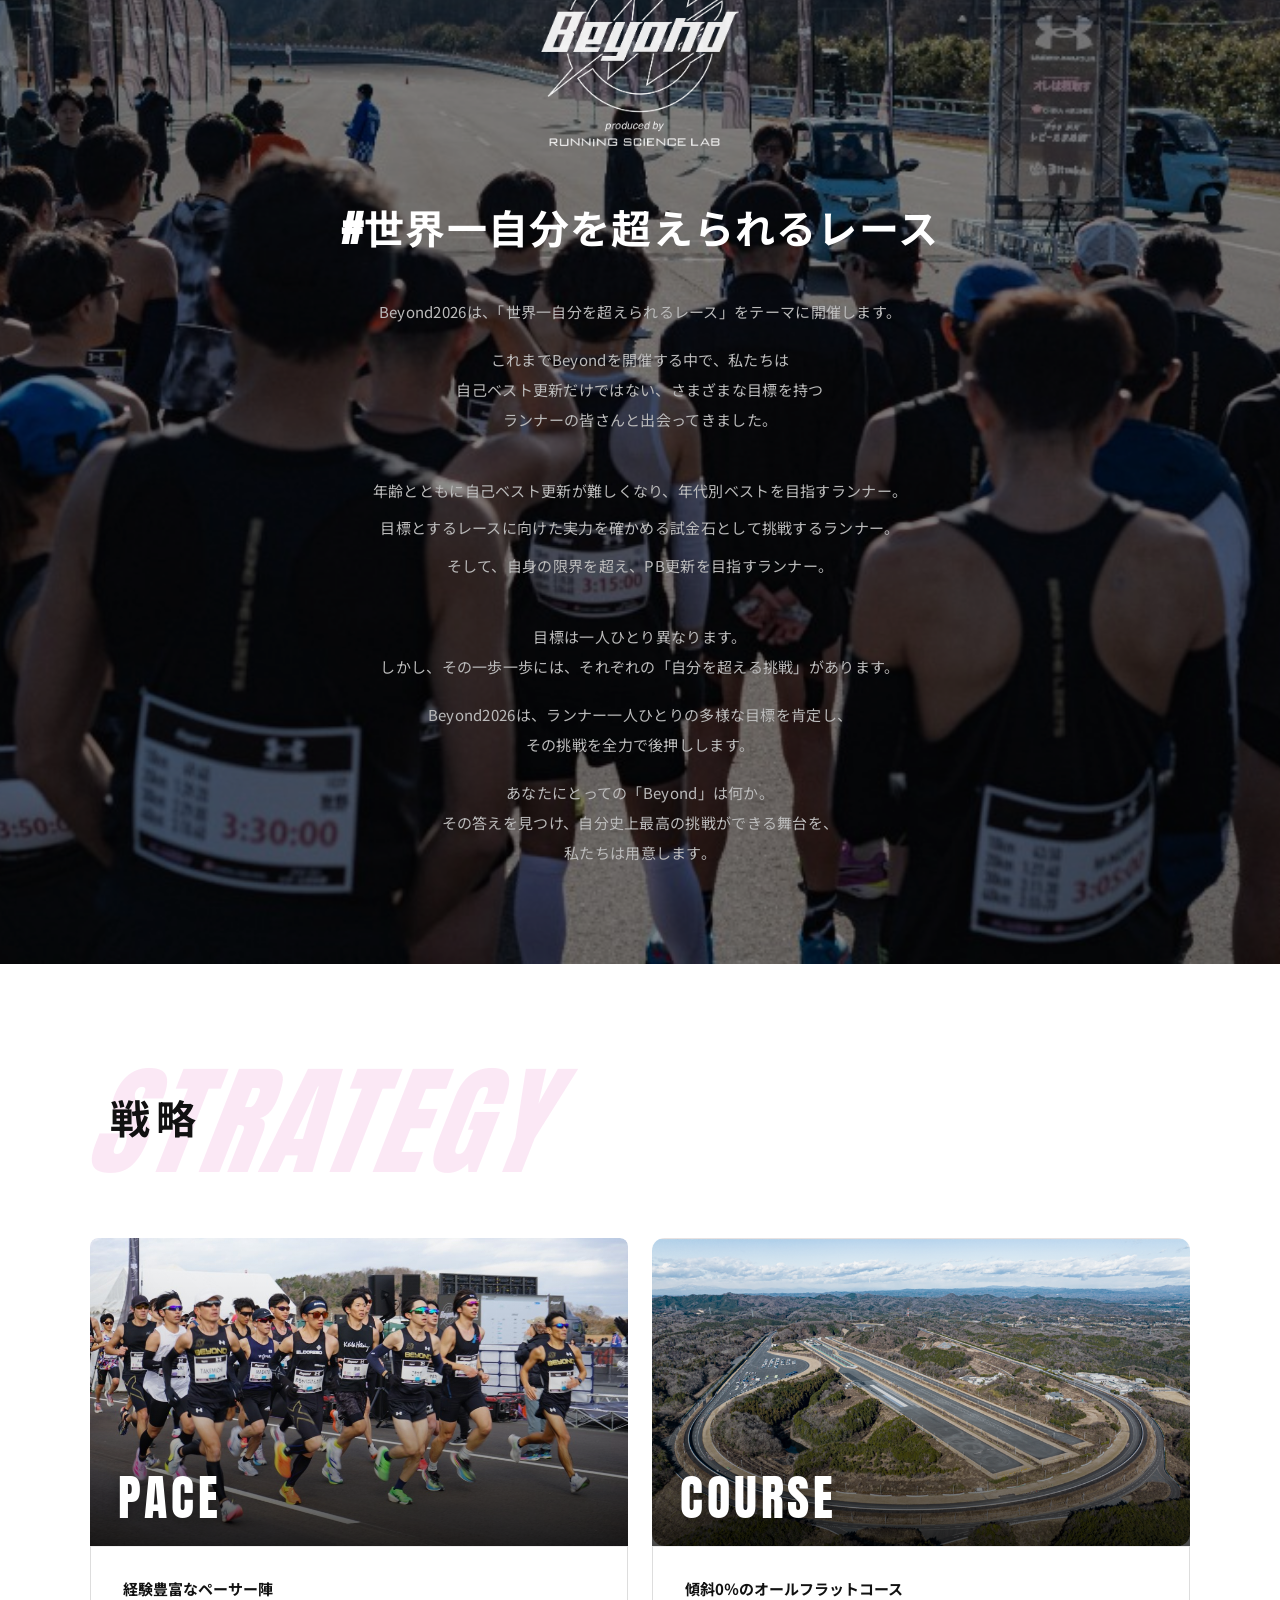
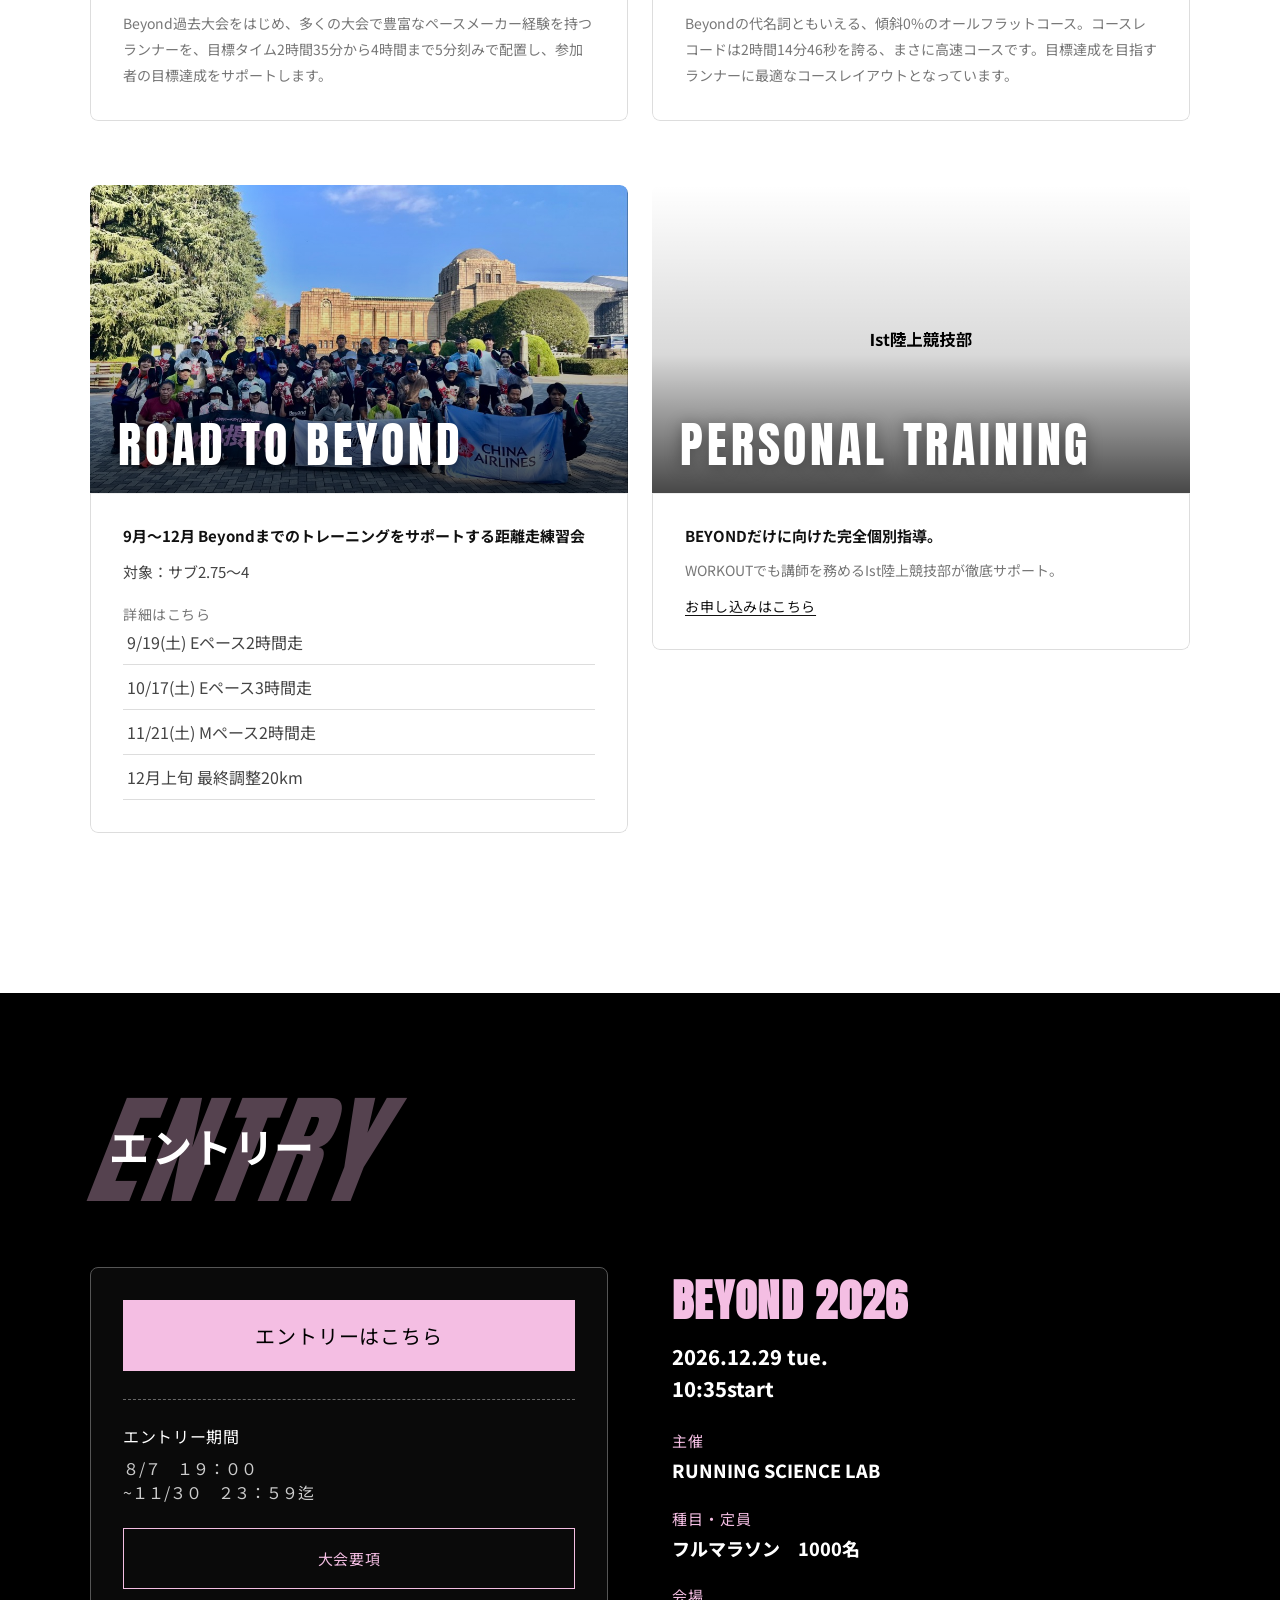
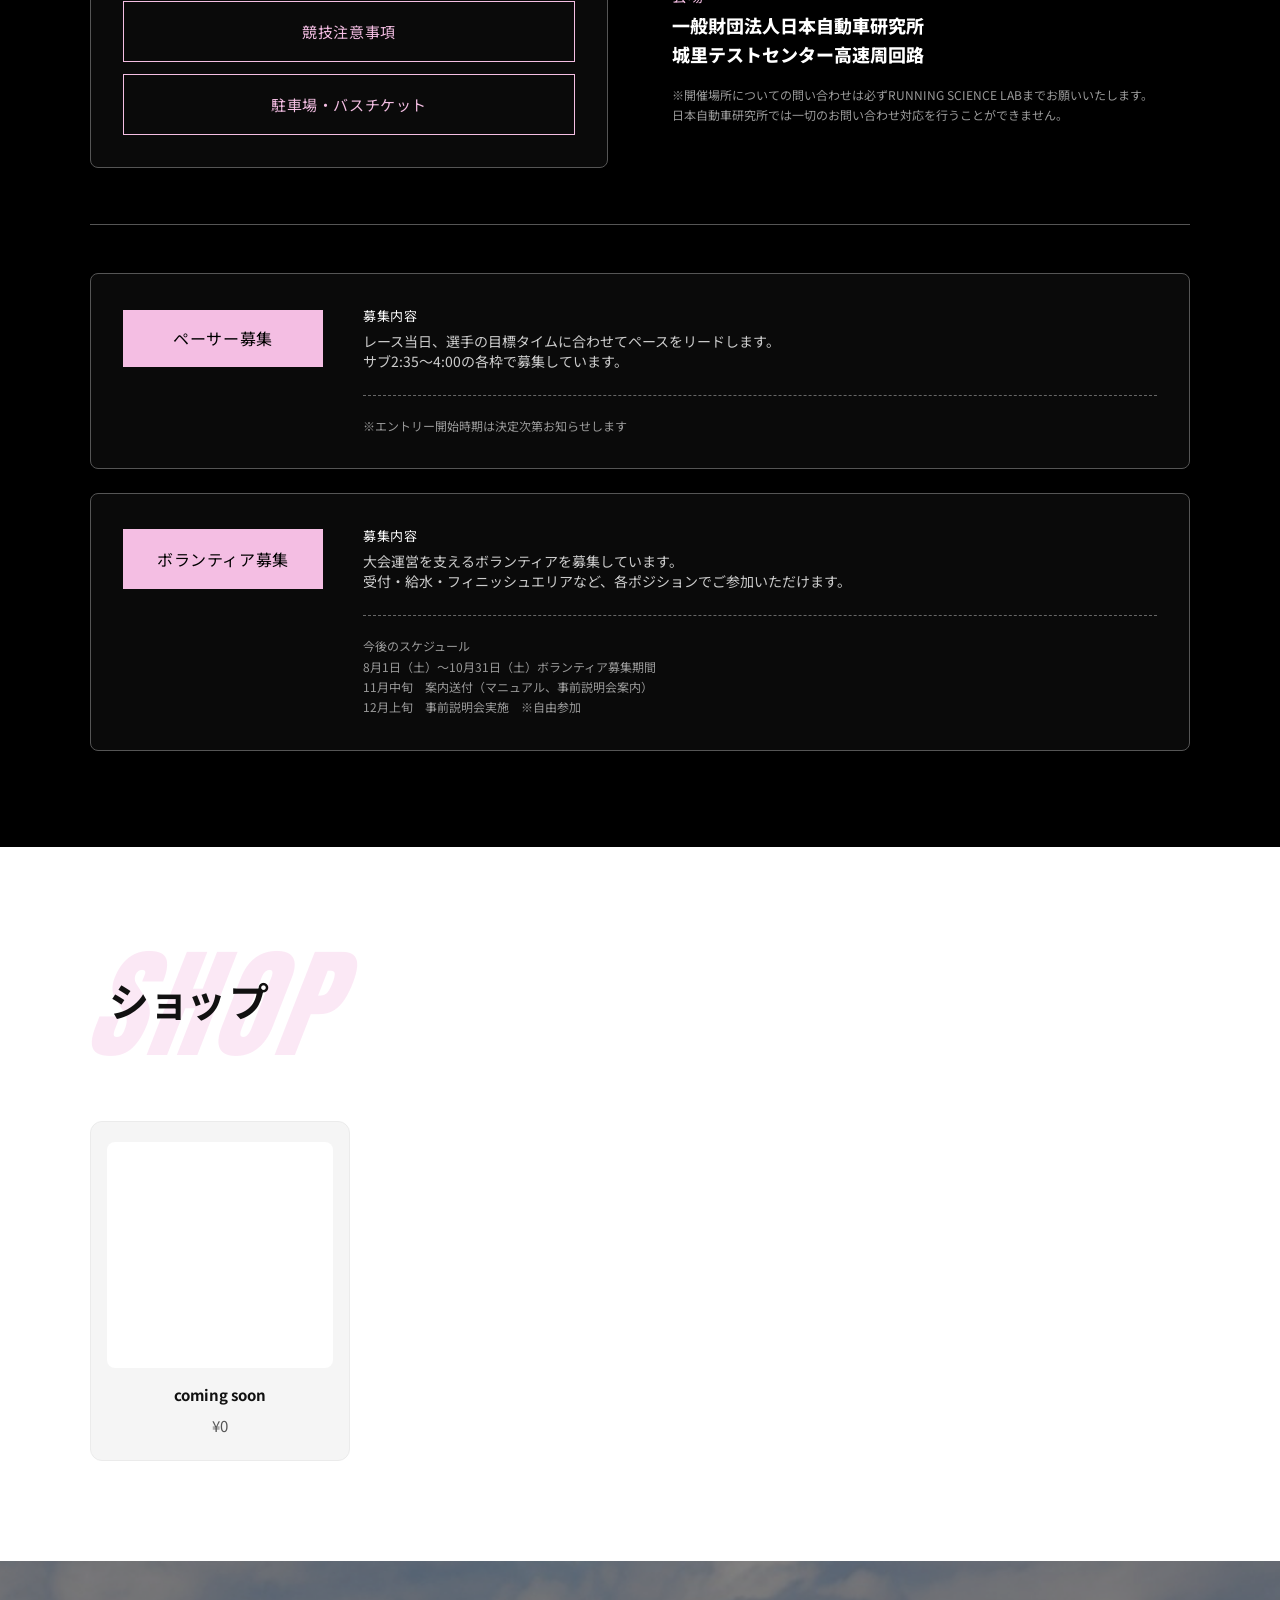
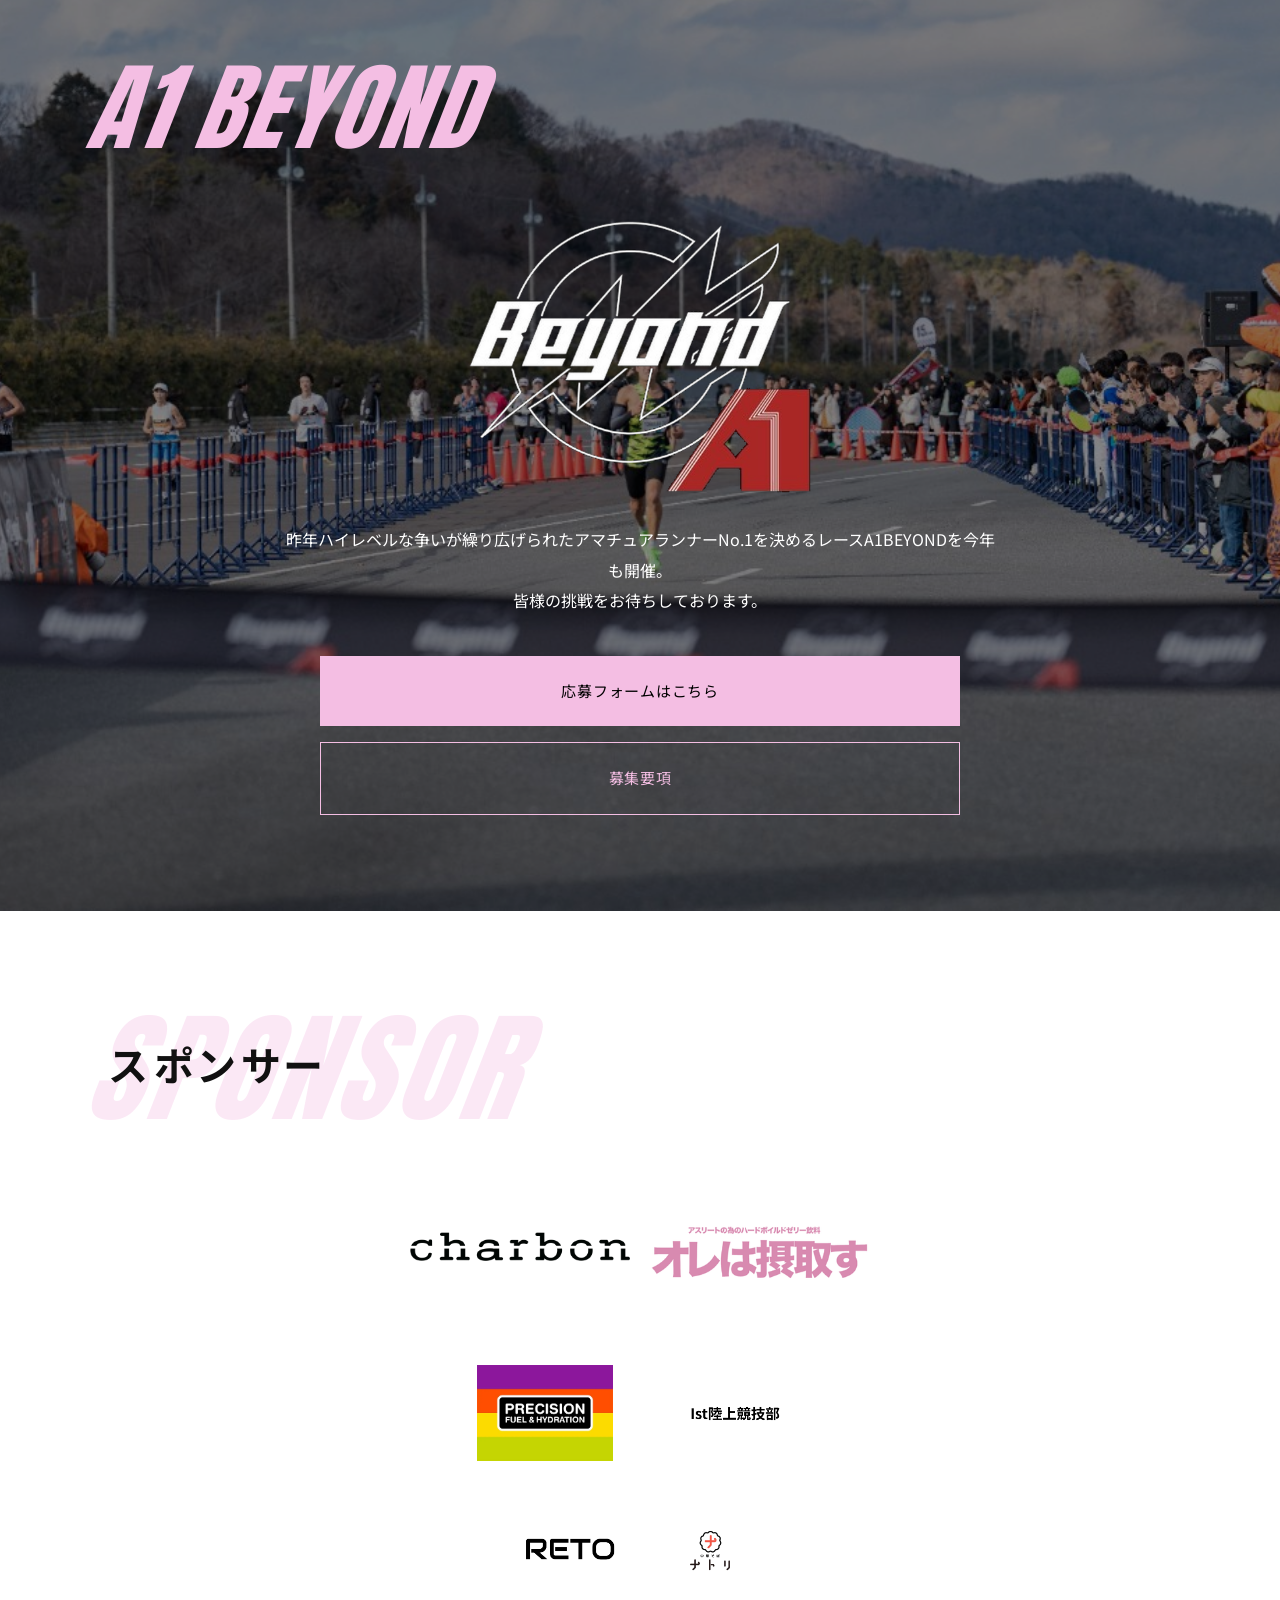
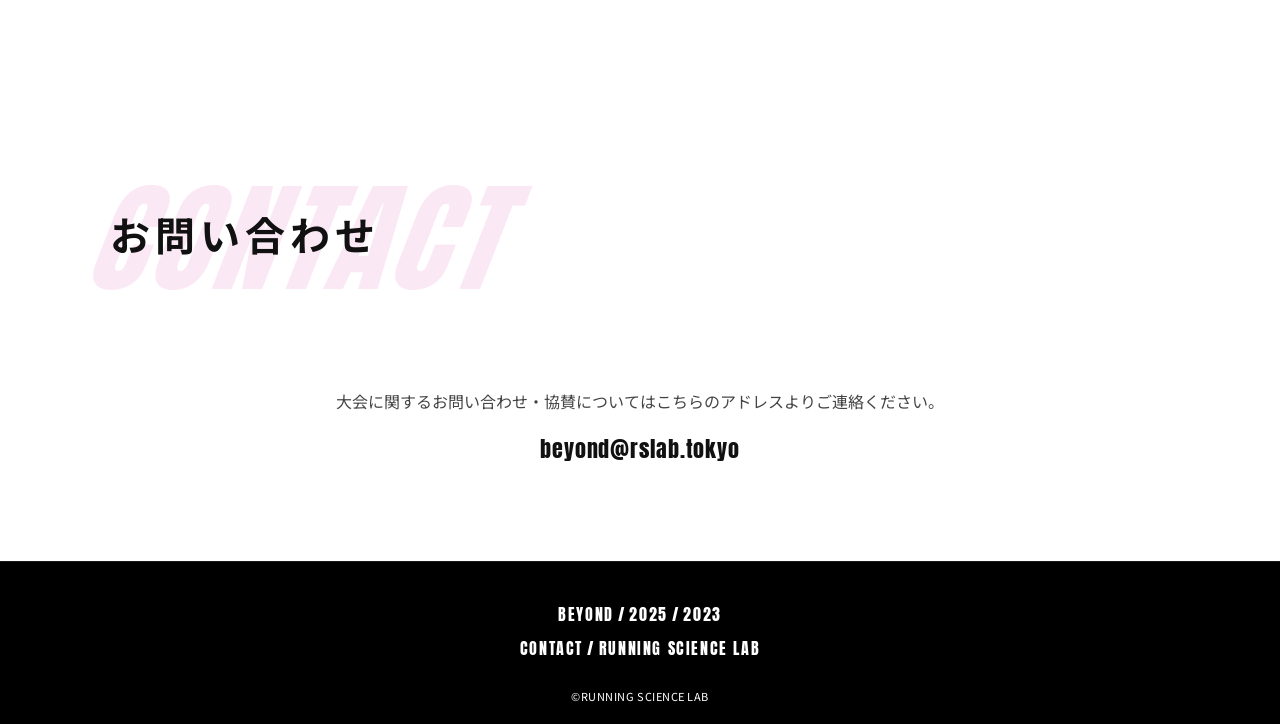
==== commit 6570cbfe: "ショップ商品名を coming soon に変更し、フッター・WP連携・年度判定を更新。 Co-authored-by: Cursor <cursoragent@cursor.com>" ====
--- a/index.html
+++ b/index.html
@@ -234,7 +234,7 @@
         <div class="shop__grid">
           <article class="shop__card">
             <div class="shop__card-photo"></div>
-            <p class="shop__card-name">完走セット</p>
+            <p class="shop__card-name">coming soon</p>
             <p class="shop__card-price">¥0</p>
           </article>
           <!-- 商品追加時: 下記をコピーして shop__grid 内に並べる
@@ -313,7 +313,7 @@
 
 <footer class="footer">
   <p class="footer__line">
-    <a href="index.html" class="footer__link">BEYOND</a><span class="footer__sep" aria-hidden="true">/</span><a href="https://beyond2025rslab.com/top/" class="footer__link" target="_blank" rel="noopener">2025</a><span class="footer__sep" aria-hidden="true">/</span><a href="https://rslab.tokyo/beyond/2023/" class="footer__link">2023</a>
+    <a href="index.html" class="footer__link">BEYOND</a><span class="footer__sep" aria-hidden="true">/</span><a href="https://beyond2025rslab.com/top/" class="footer__link" target="_blank" rel="noopener">2025</a><span class="footer__sep" aria-hidden="true">/</span><a href="https://rslab.tokyo/beyond/" class="footer__link">2023</a>
   </p>
   <p class="footer__line footer__line--sub">
     <a href="https://rslab.tokyo/beyond-contact" class="footer__link" target="_blank" rel="noopener">CONTACT</a><span class="footer__sep" aria-hidden="true">/</span><a href="https://rslab.tokyo" class="footer__link" target="_blank" rel="noopener">RUNNING SCIENCE LAB</a>
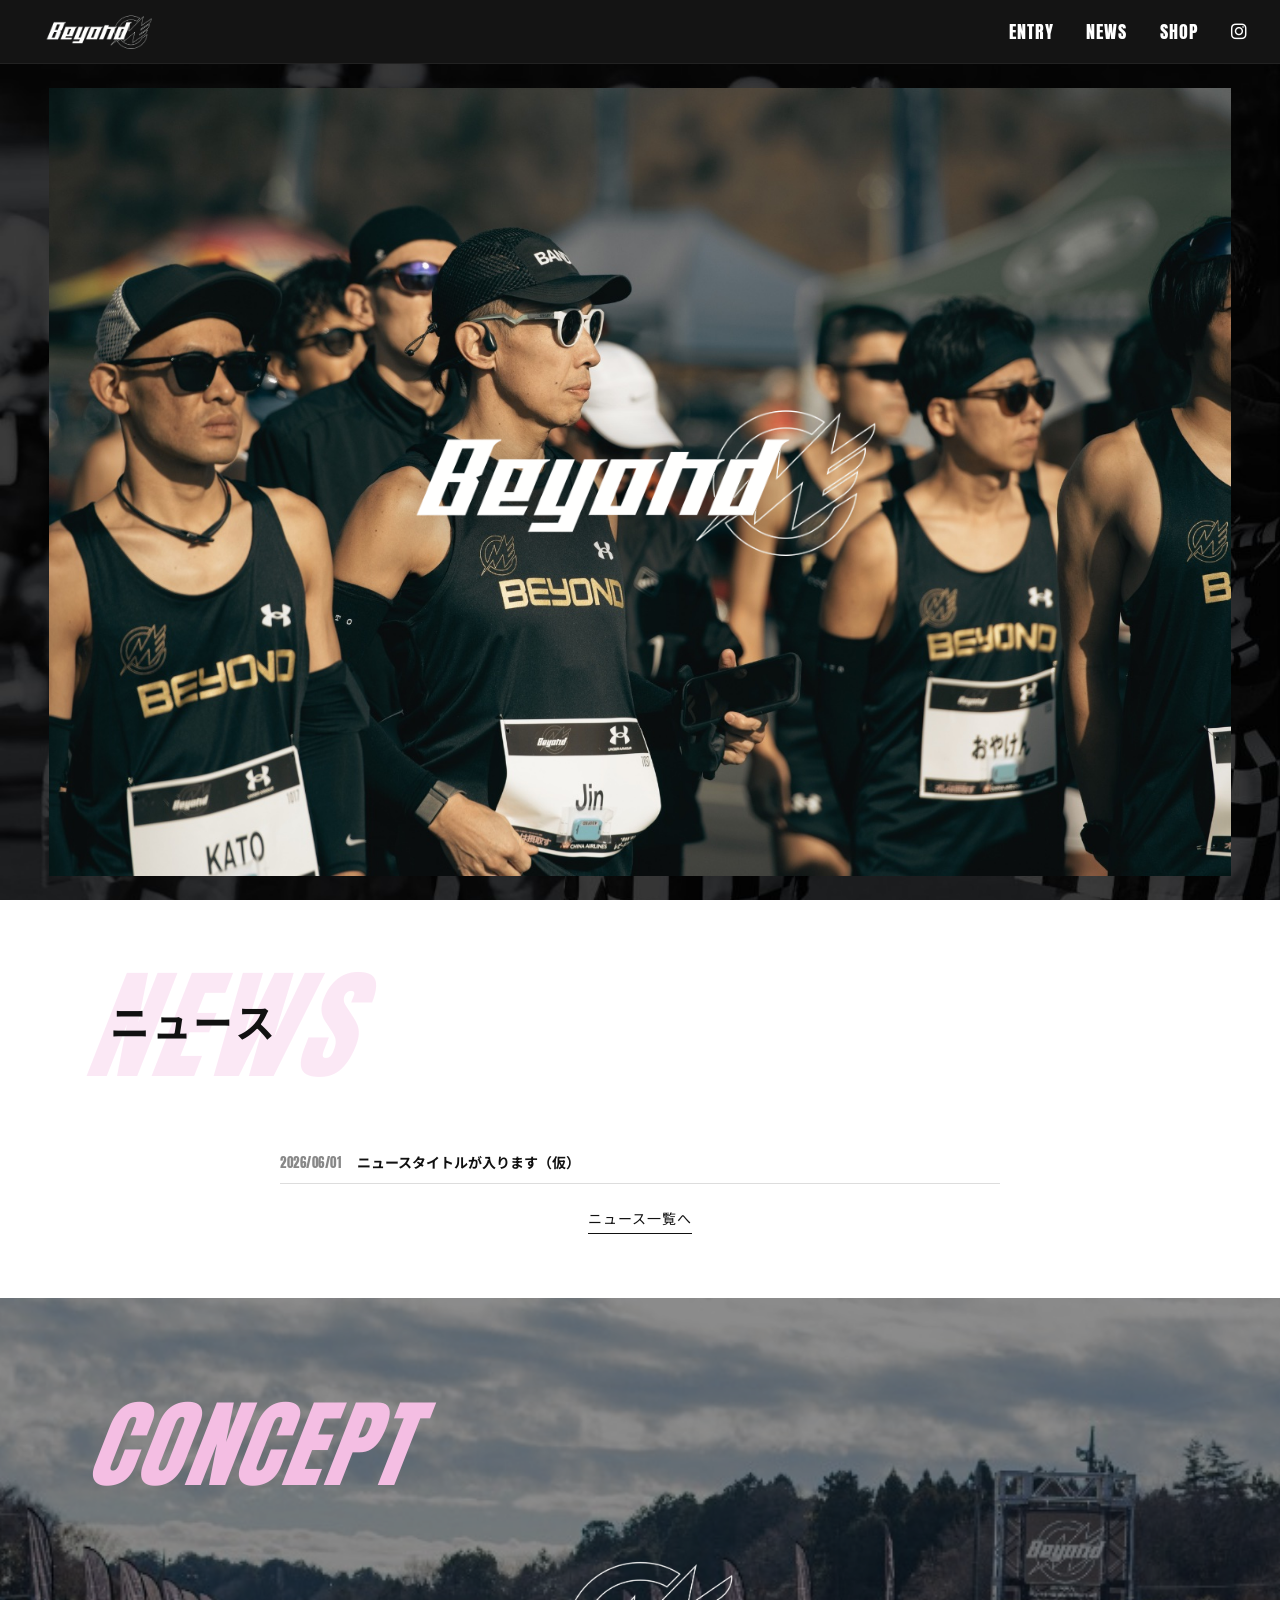
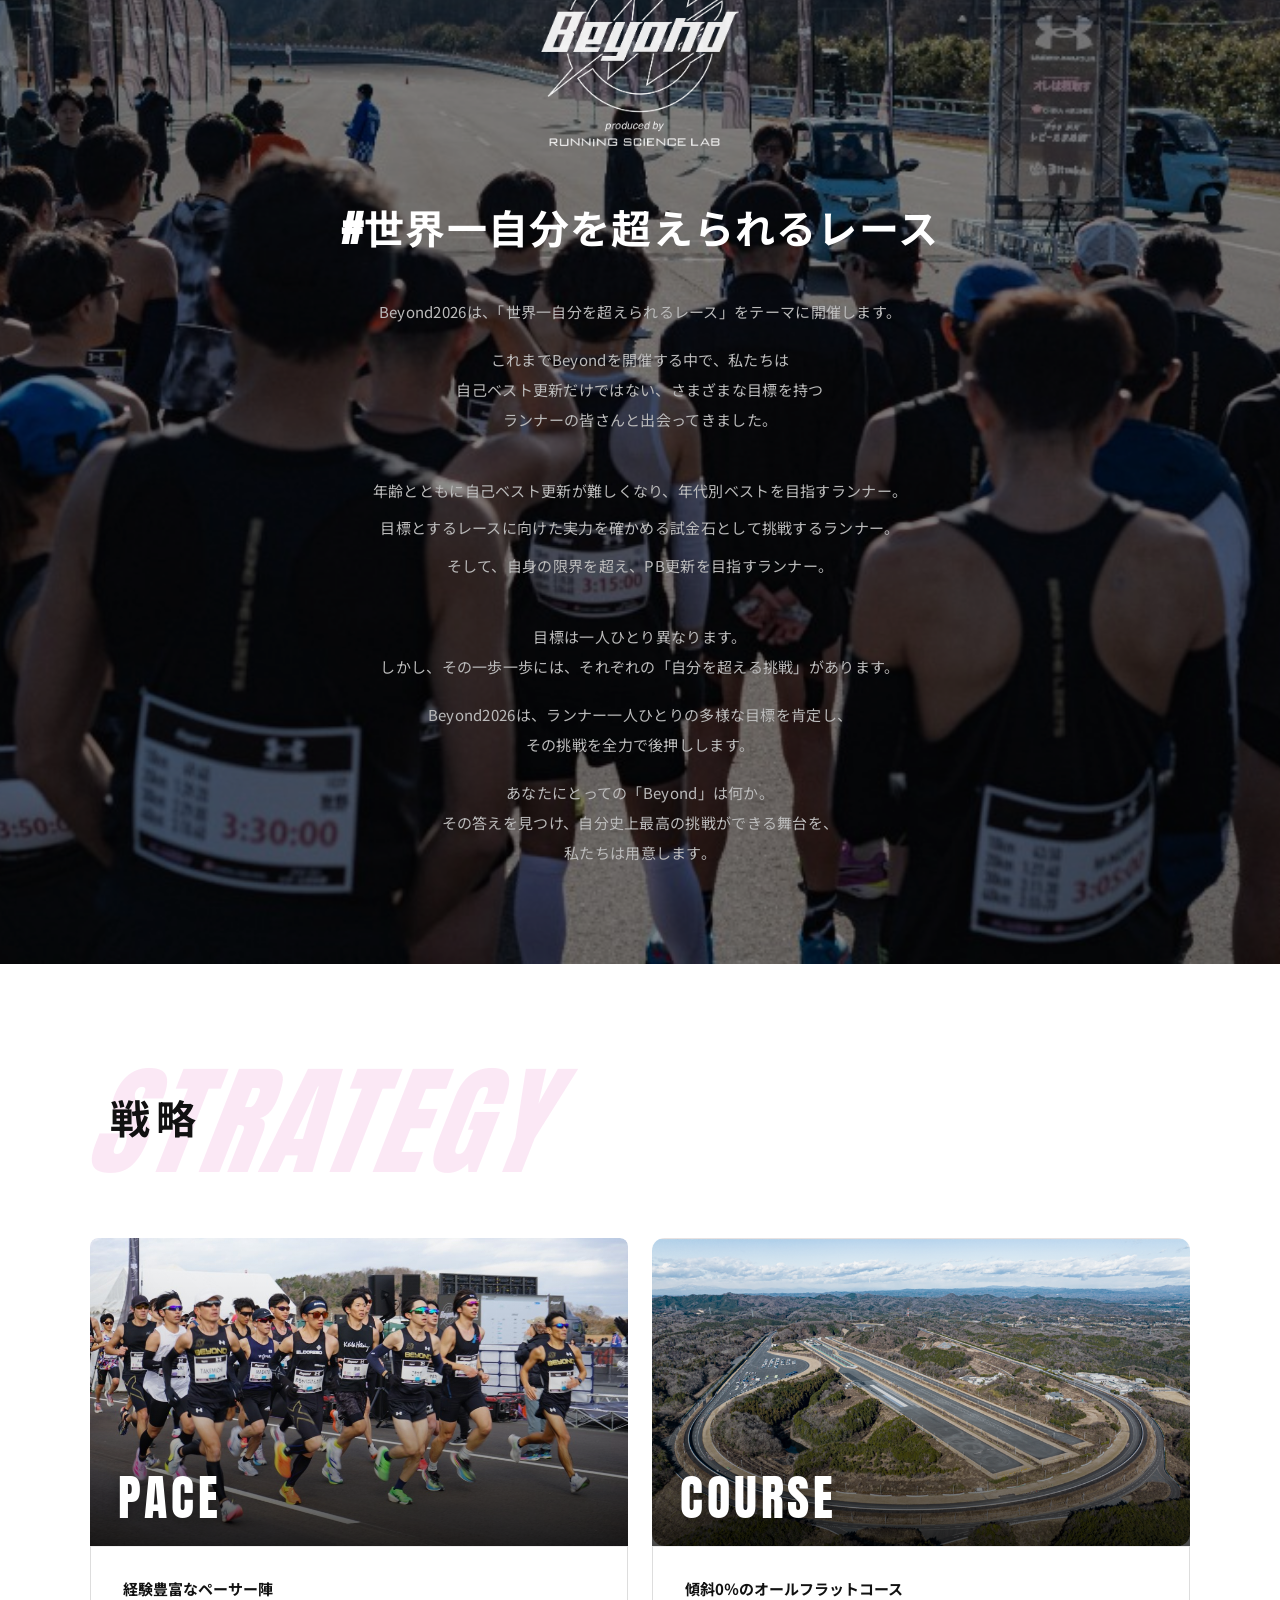
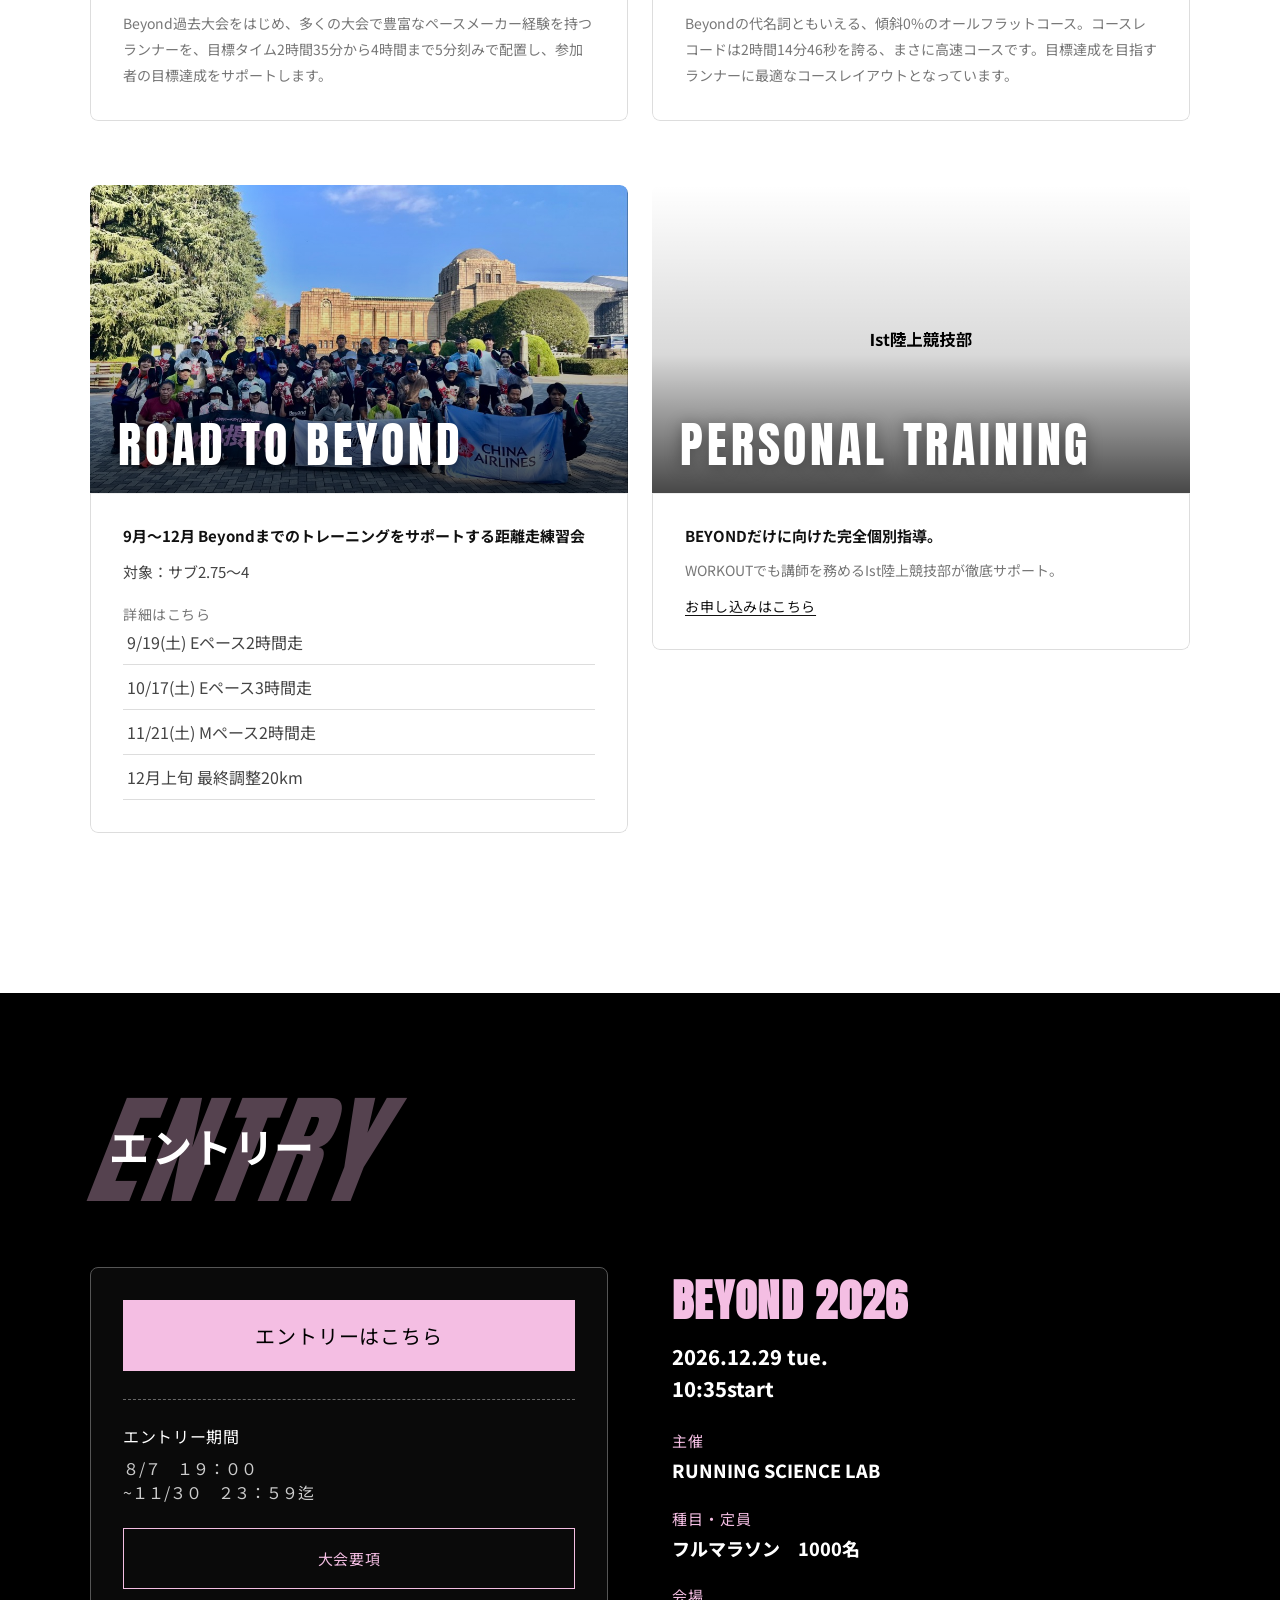
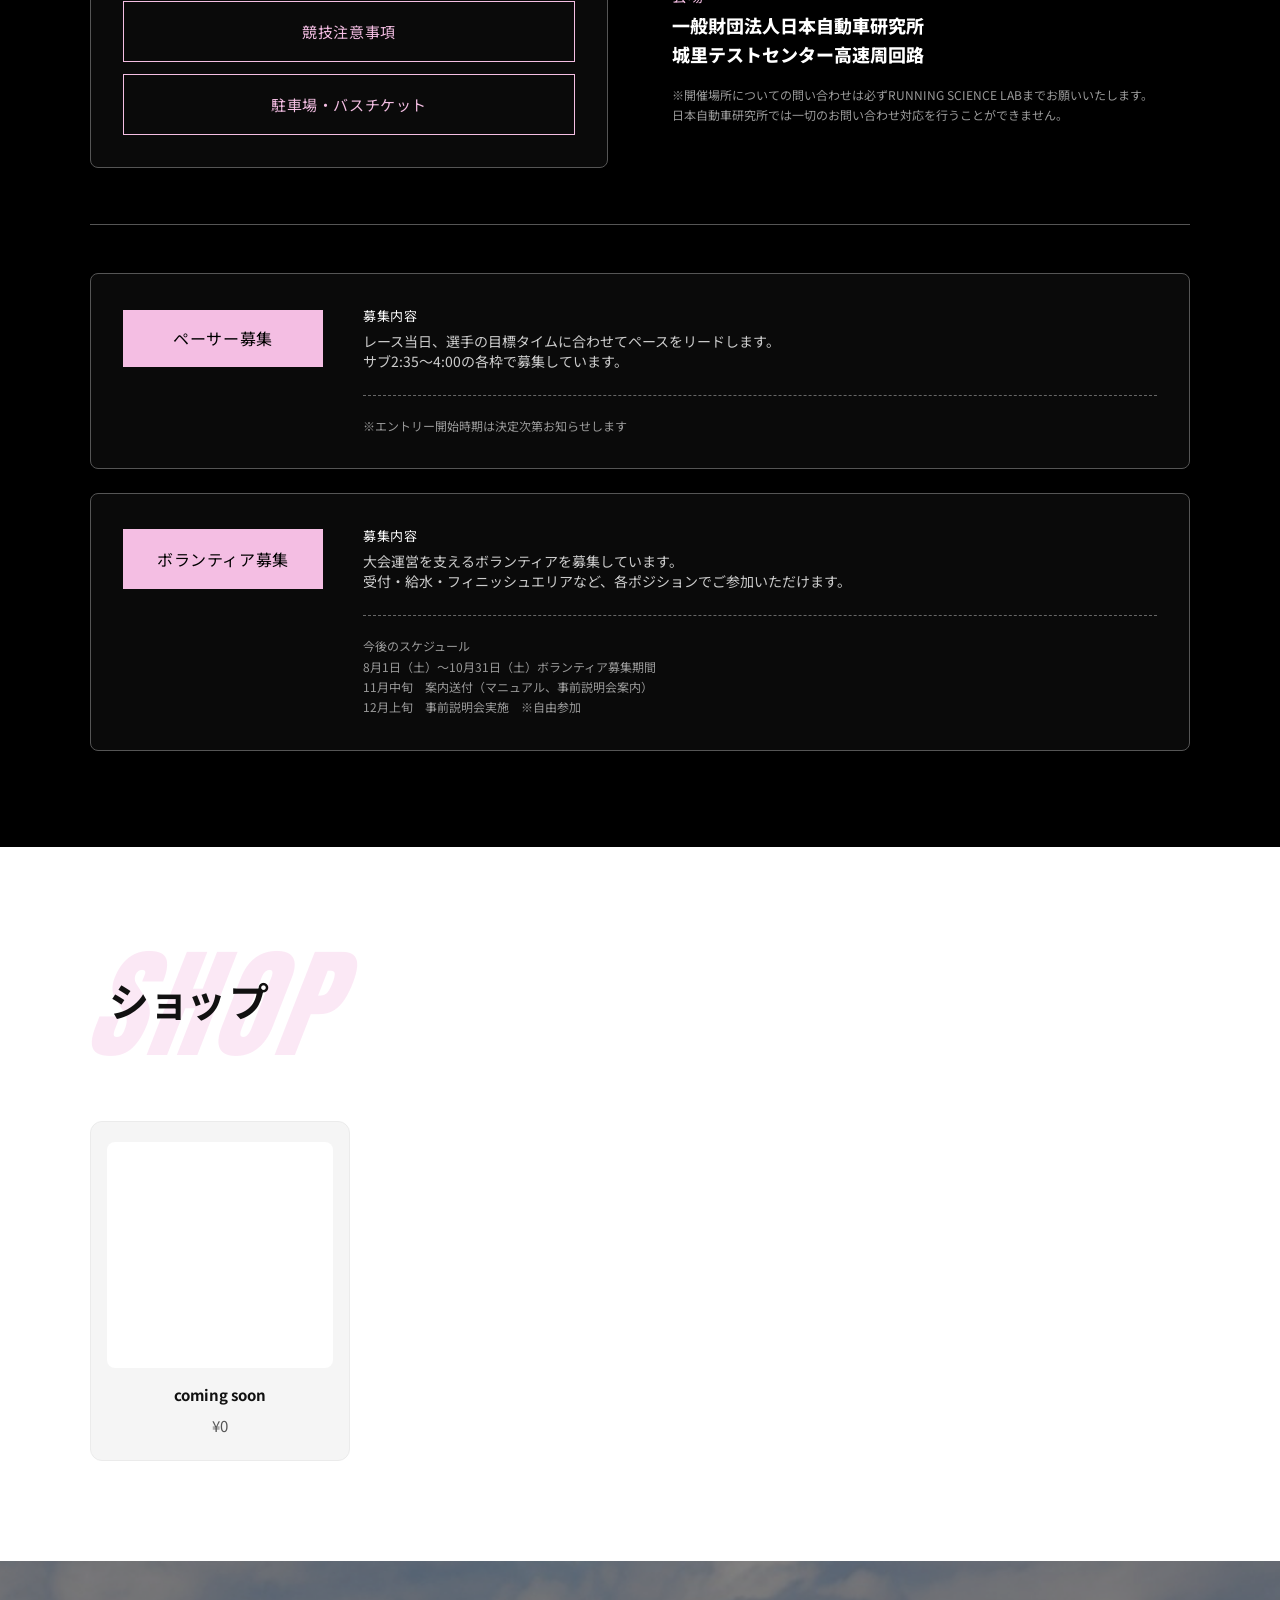
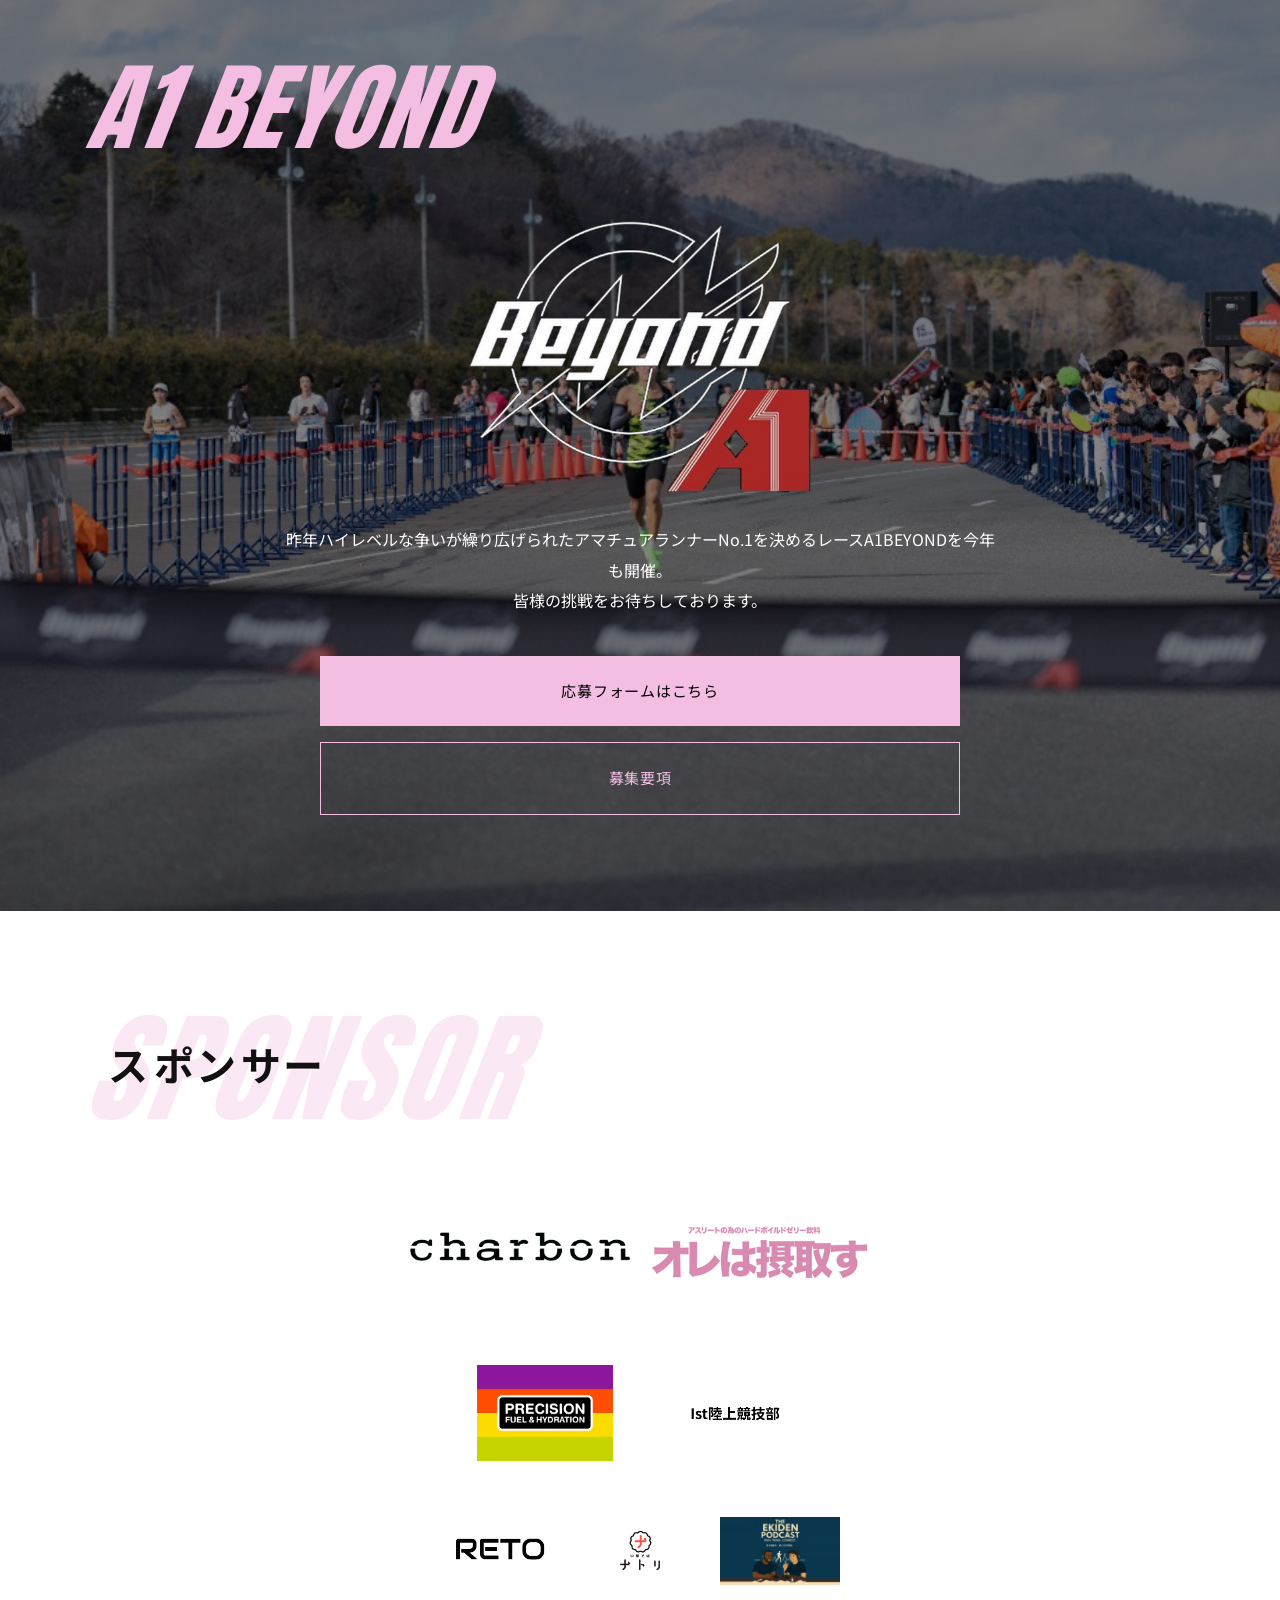
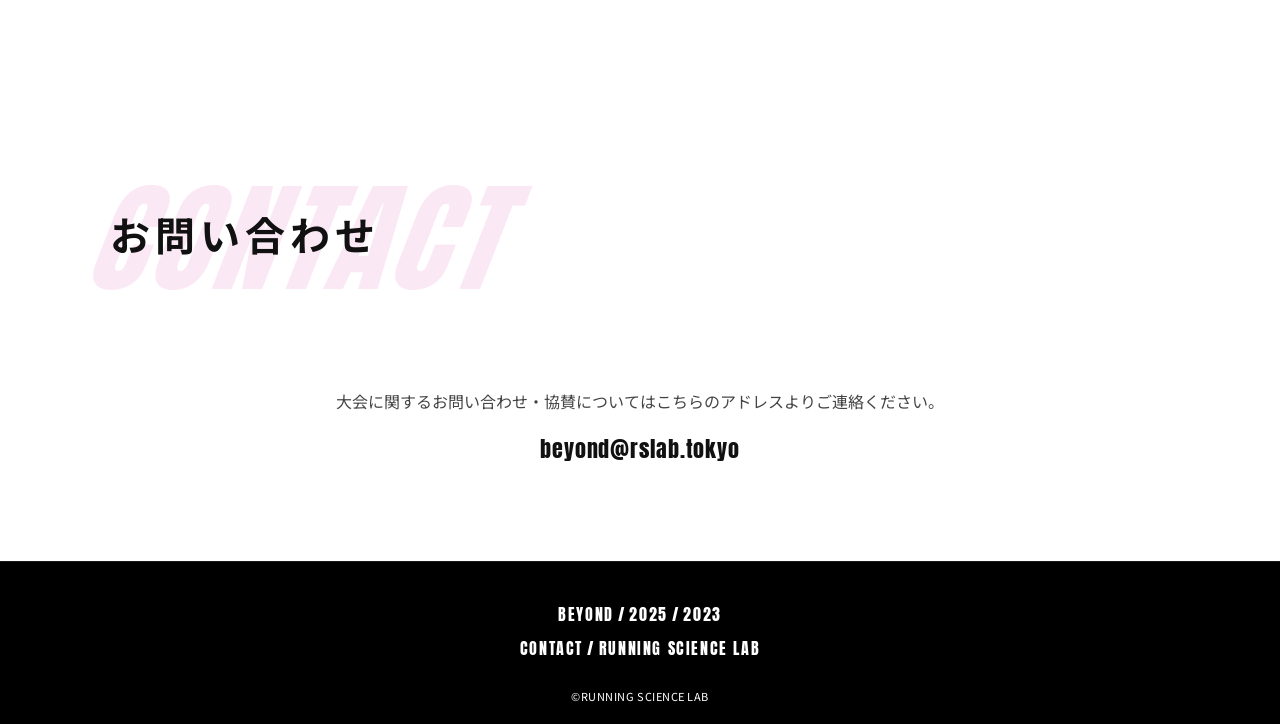
==== commit 6075654b: "ブロンズに THE EKIDEN PODCAST を追加し、本番デプロイ待ちの仕組みを整備。 Co-authored-by: Cursor <cursoragent@cursor.com>" ====
--- a/index.html
+++ b/index.html
@@ -293,6 +293,7 @@
     <div class="sponsor__logos sponsor__logos--bronze">
       <a href="https://retorunning.com/" class="sponsor__logo-frame sponsor__logo-frame--real" target="_blank" rel="noopener noreferrer"><img src="images/sponsor-reto.png" alt="RETO"></a>
       <a href="https://www.instagram.com/chukasoba_natori/" class="sponsor__logo-frame sponsor__logo-frame--real" target="_blank" rel="noopener noreferrer"><img src="images/sponsor-natori.png" alt="中華そばナトリ"></a>
+      <a href="https://theekiden.com/" class="sponsor__logo-frame sponsor__logo-frame--real" target="_blank" rel="noopener noreferrer"><img src="images/sponsor-ekiden-podcast.png" alt="THE EKIDEN PODCAST"></a>
     </div>
   </div>
   </div>
